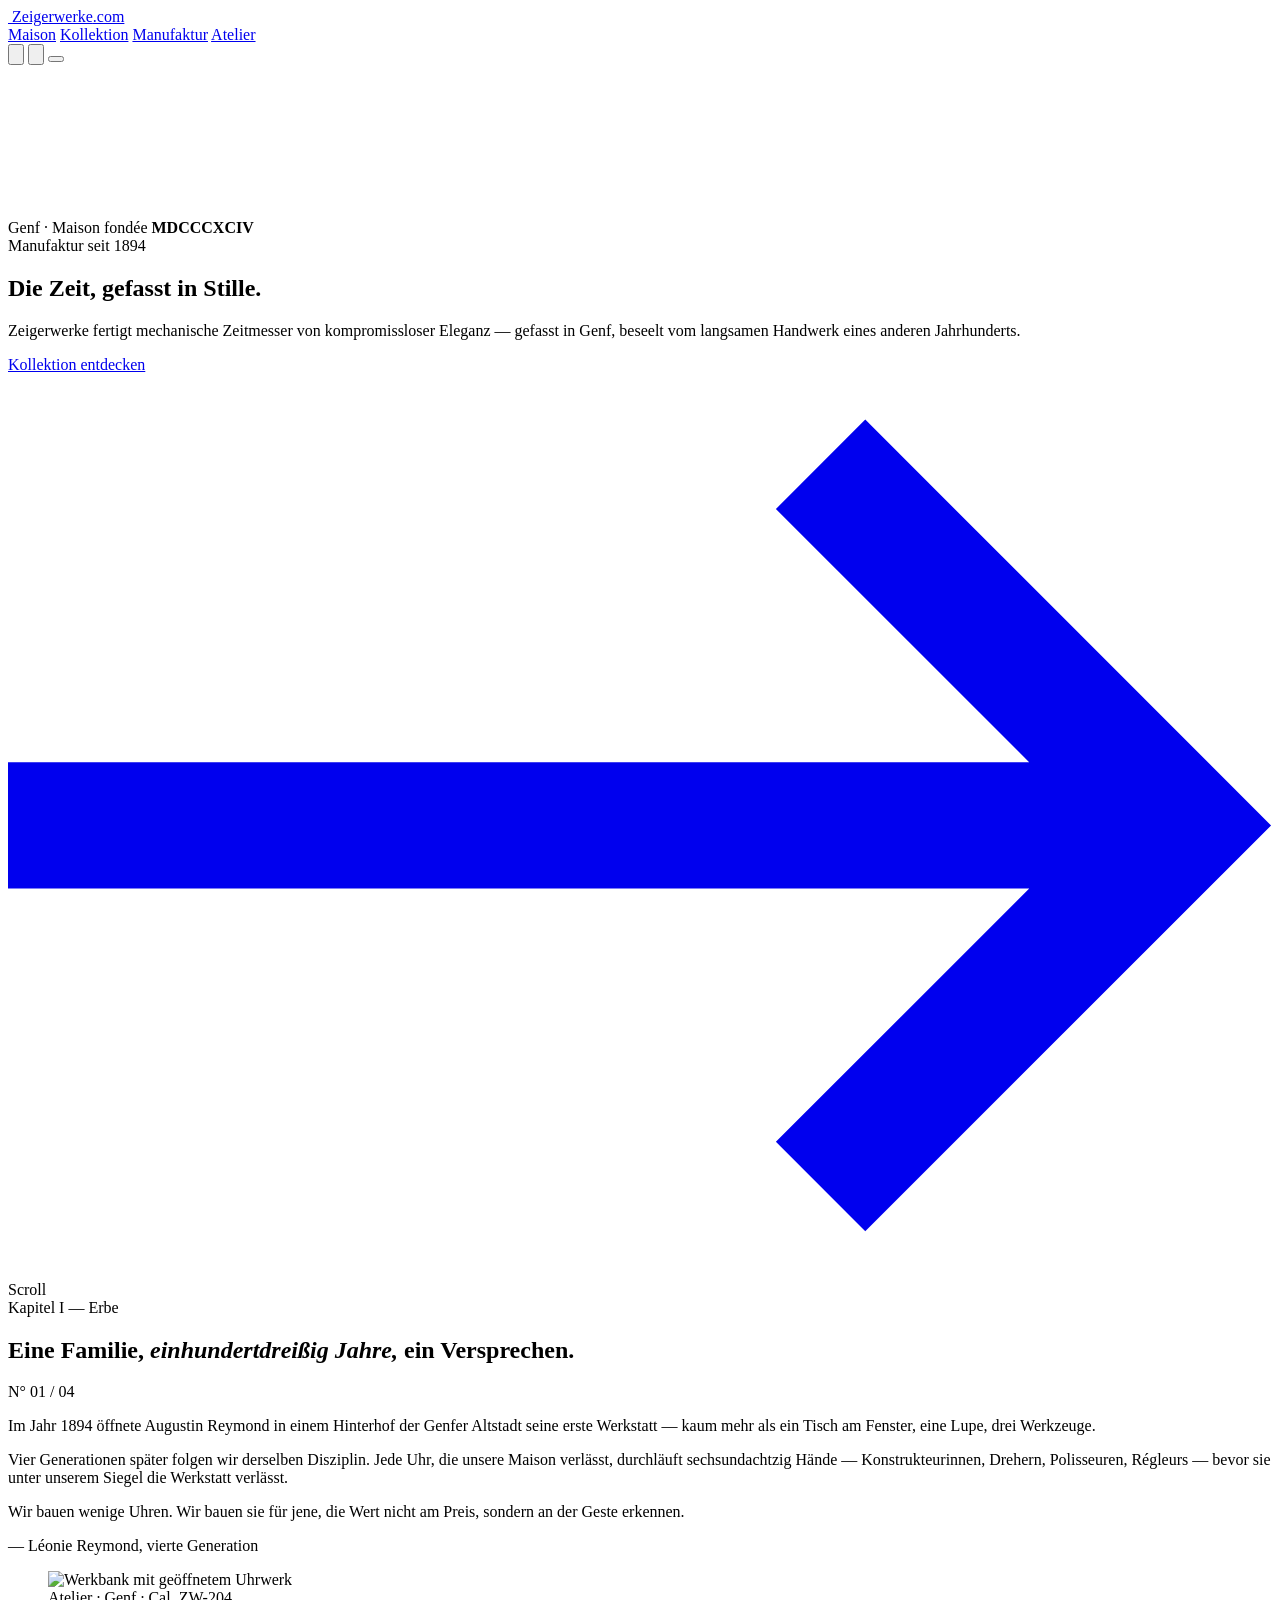
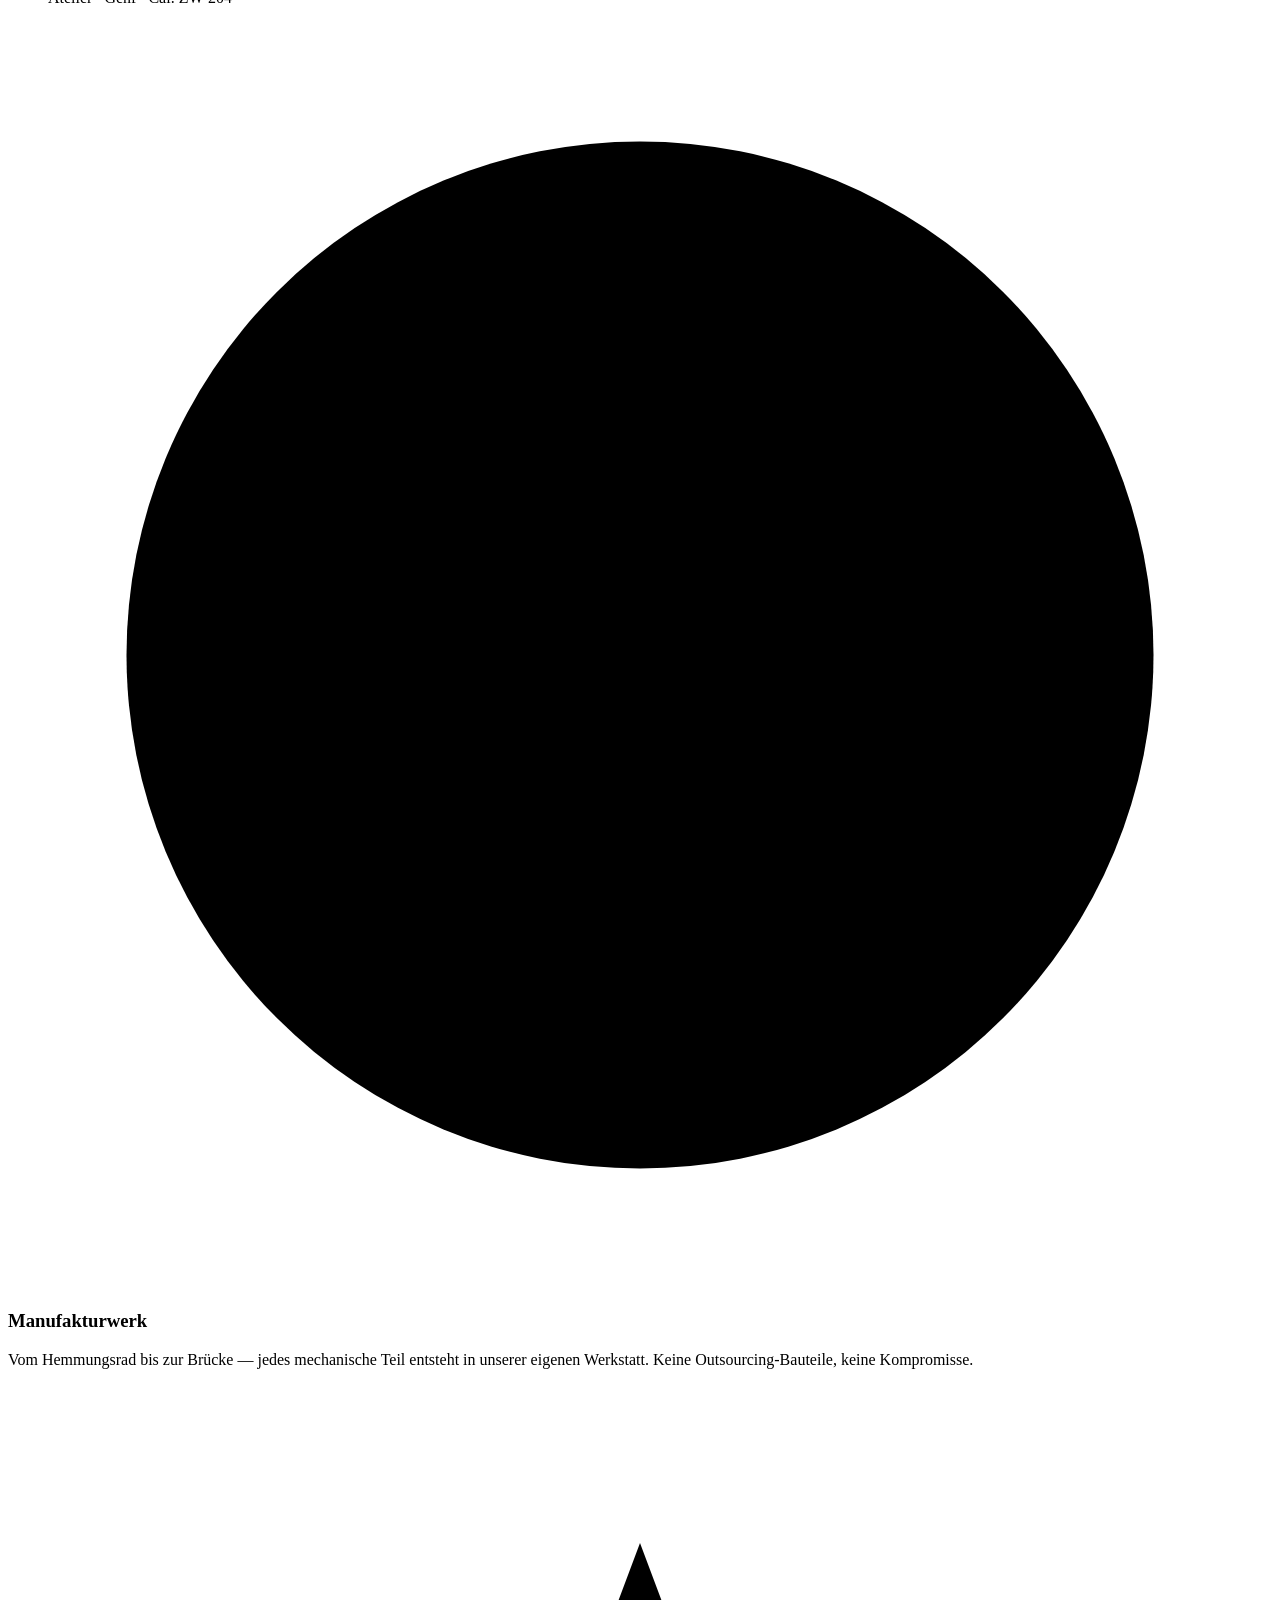
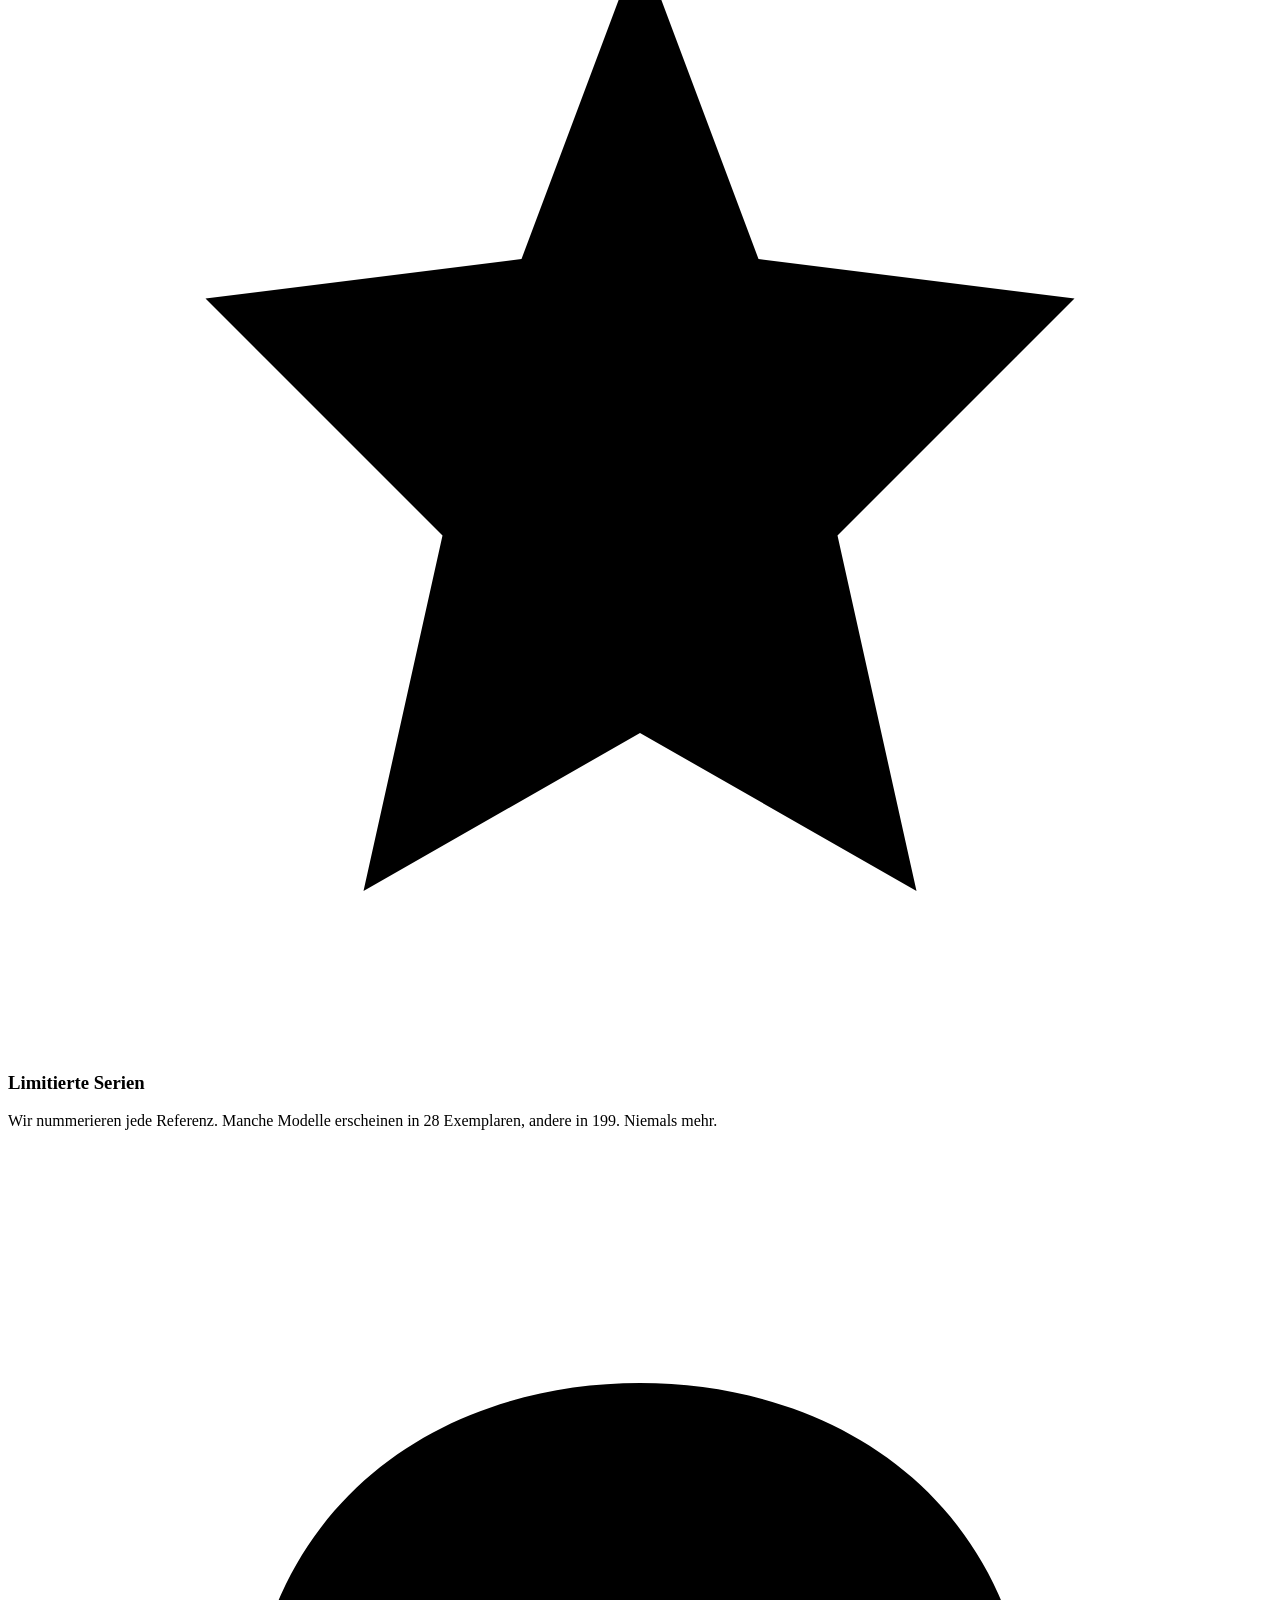
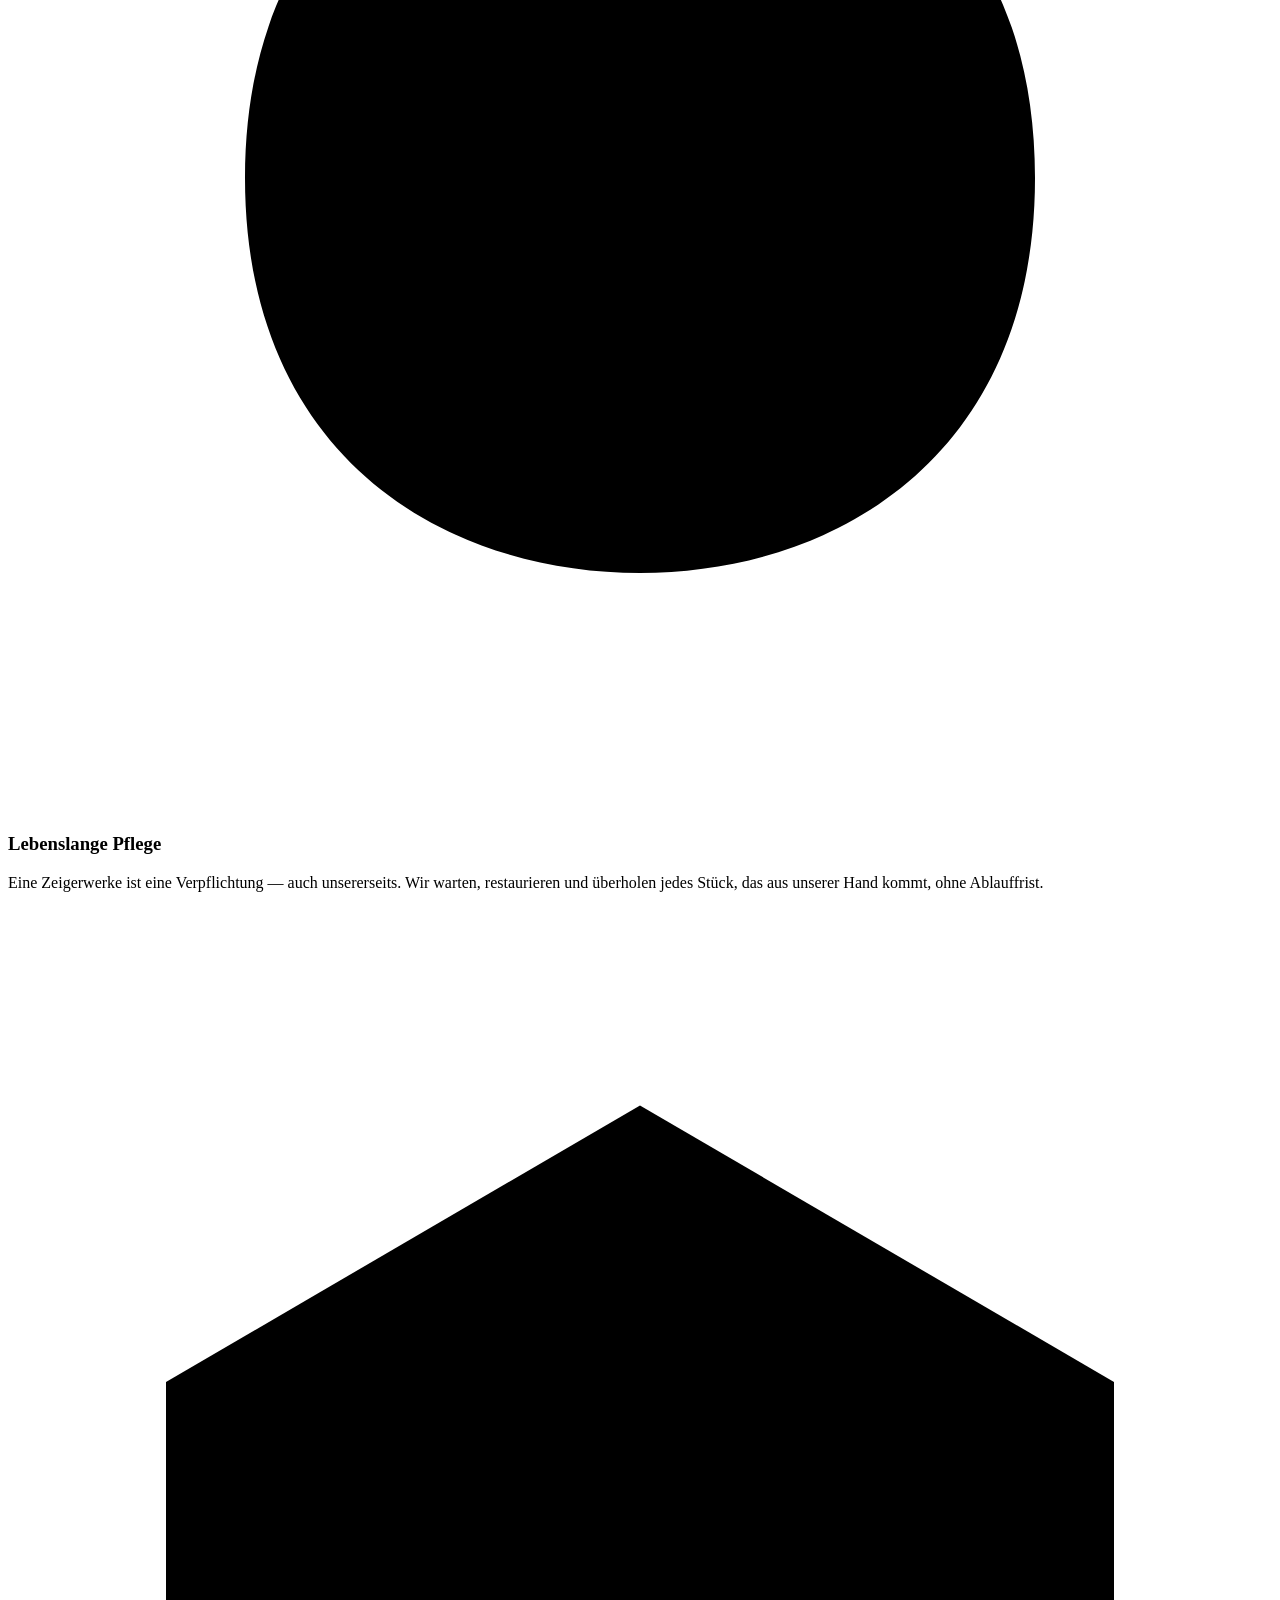
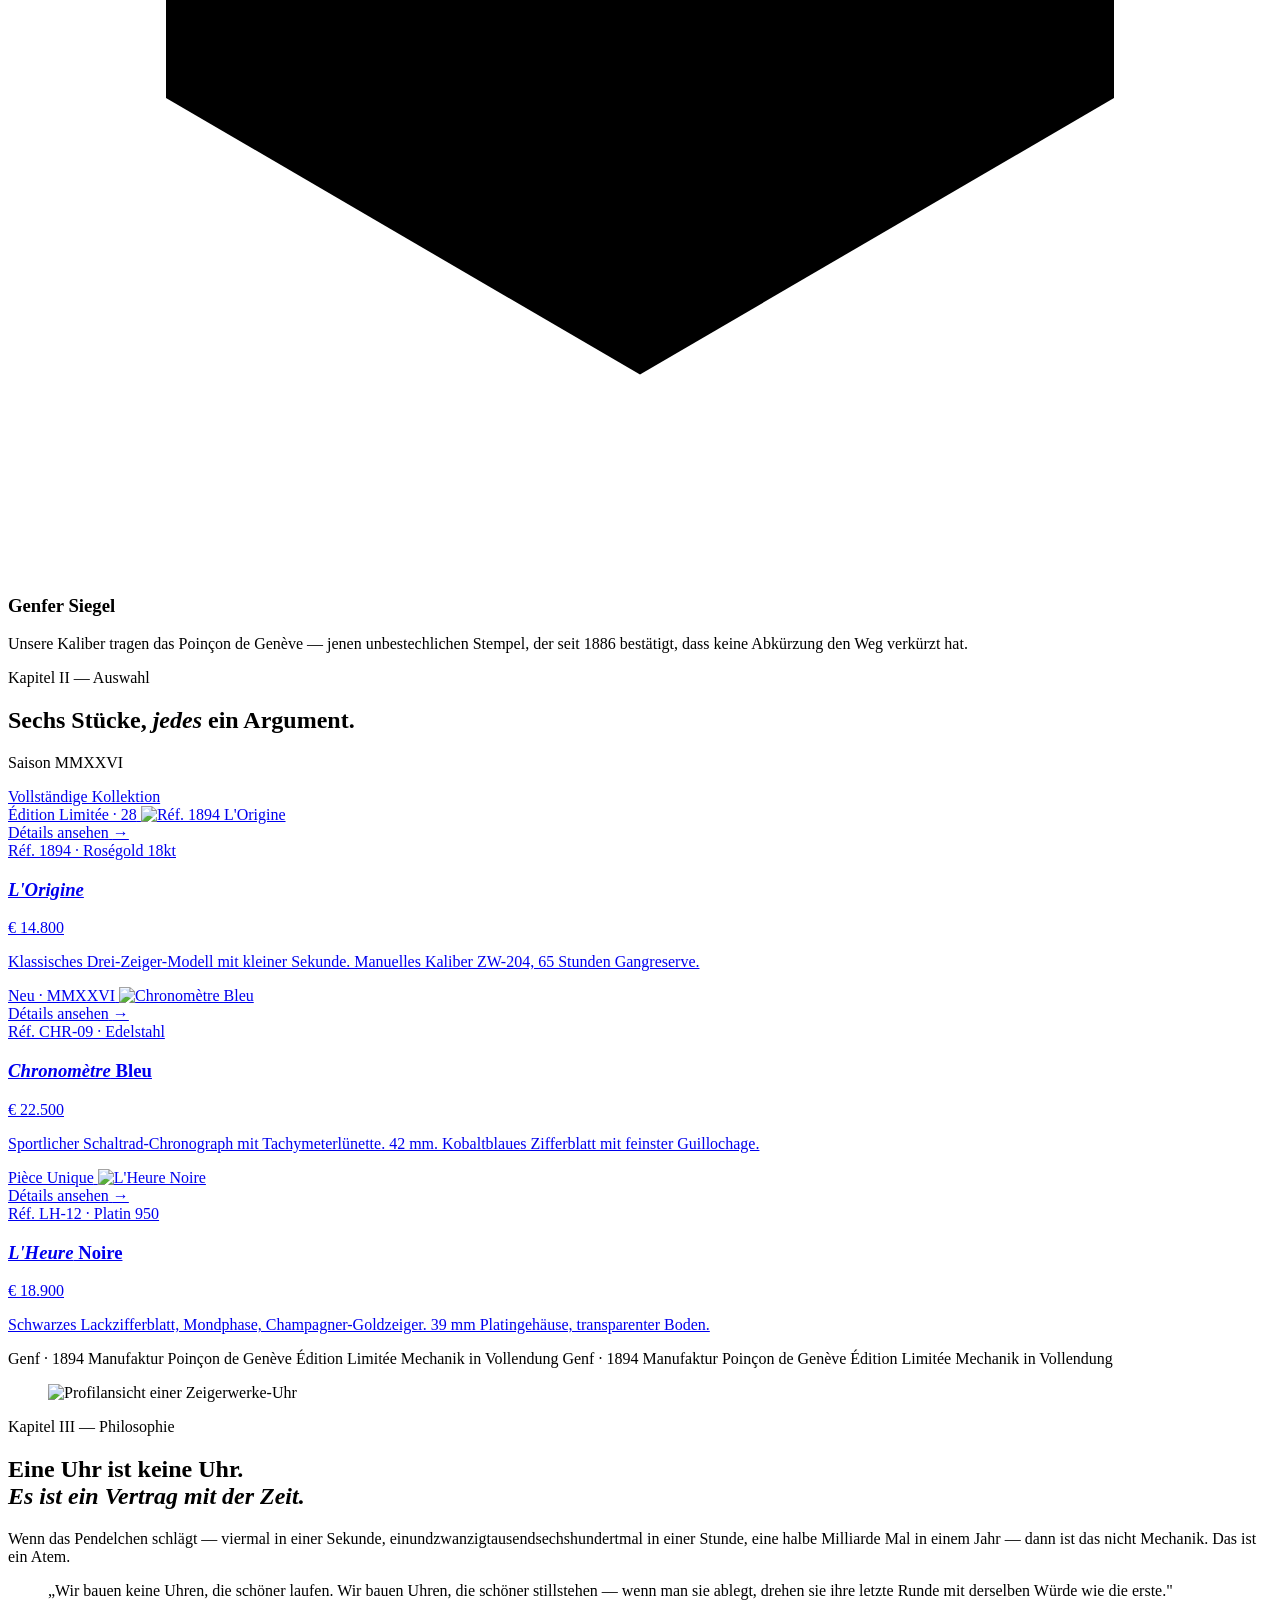
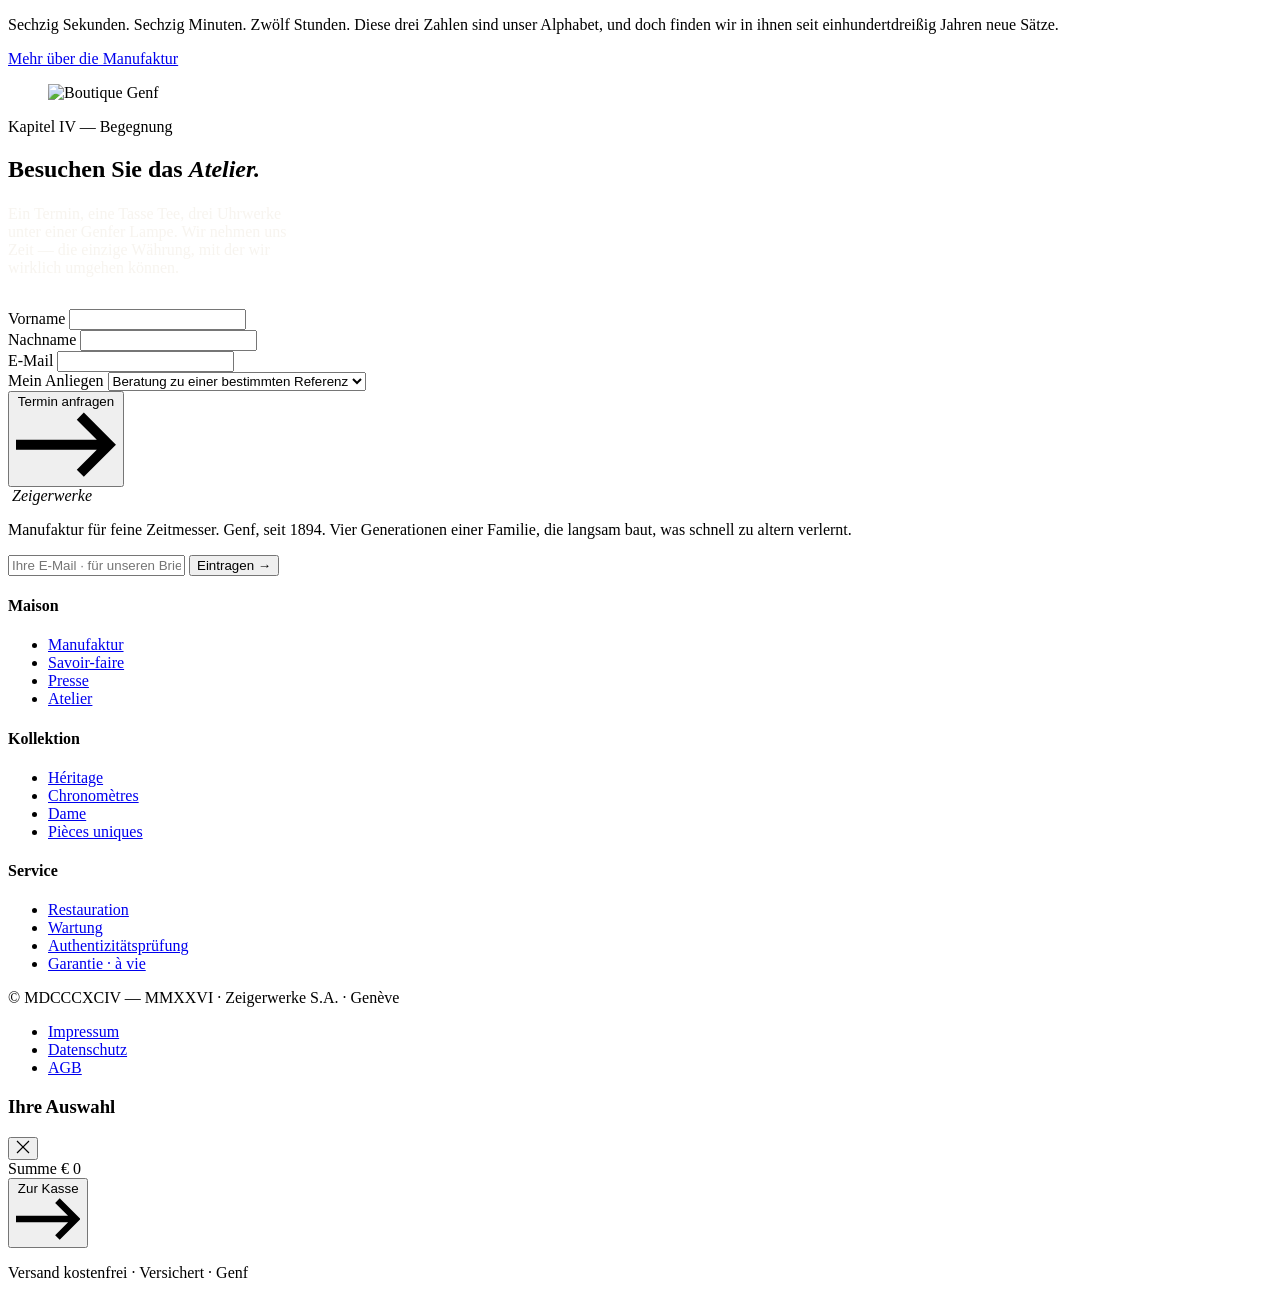
==== index.html @ ef8d2ec7 "Add files via upload" ====
<!DOCTYPE html>
<html lang="de">
<head>
<meta charset="UTF-8">
<meta name="viewport" content="width=device-width,initial-scale=1.0">
<title>Zeigerwerke — Manufaktur für feine Zeitmesser</title>
<meta name="description" content="Zeigerwerke. Hochwertige Uhren aus eigener Manufaktur. Mechanische Präzision, zeitloses Design, persönliche Beratung in Genf.">
<link rel="icon" type="image/png" href="assets/logo-icon.png">
<link rel="stylesheet" href="css/styles.css">
</head>
<body>

<!-- ===== HEADER ===== -->
<header class="site-header">
  <a href="index.html" class="brand" aria-label="Zeigerwerke">
    <img src="assets/logo-icon.png" alt="">
    <span>Zeigerwerke</span><span class="dot">.com</span>
  </a>

  <nav class="nav" aria-label="Hauptnavigation">
    <a href="index.html" class="is-active">Maison</a>
    <a href="kollektion.html">Kollektion</a>
    <a href="manufaktur.html">Manufaktur</a>
    <a href="kontakt.html">Atelier</a>
  </nav>

  <div class="nav-actions">
    <button class="icon-btn" aria-label="Suchen">
      <svg viewBox="0 0 24 24"><circle cx="11" cy="11" r="7"/><line x1="20" y1="20" x2="16.5" y2="16.5"/></svg>
    </button>
    <button class="icon-btn" data-cart-open aria-label="Auswahl">
      <svg viewBox="0 0 24 24"><path d="M5 8h14l-1.5 11h-11z"/><path d="M9 8a3 3 0 0 1 6 0"/></svg>
    </button>
    <span class="cart-count" data-cart-count style="display:none">0</span>
    <button class="menu-toggle" aria-label="Menü">
      <span></span><span></span><span></span>
    </button>
  </div>
</header>

<!-- ===== HERO ===== -->
<section class="hero" id="top">
  <div class="hero-media">
    <video autoplay muted loop playsinline poster="assets/hero-poster.jpg">
      <source src="assets/hero-video.webm" type="video/webm">
      <source src="assets/hero-video.mp4" type="video/mp4">
    </video>
  </div>

  <div class="hero-stamp">
    <span>Genf · Maison fondée</span>
    <strong>MDCCCXCIV</strong>
  </div>

  <div class="hero-ticker"></div>

  <div class="wrap hero-content">
    <div class="hero-headline">
      <span class="eyebrow reveal">Manufaktur seit 1894</span>
      <h1 class="display split-reveal" data-split>Die Zeit, gefasst in Stille.</h1>
    </div>
    <aside class="hero-meta reveal" style="--delay:600ms">
      <p>Zeigerwerke fertigt mechanische Zeitmesser von kompromissloser Eleganz — gefasst in Genf, beseelt vom langsamen Handwerk eines anderen Jahrhunderts.</p>
      <a class="btn" href="kollektion.html">
        Kollektion entdecken
        <svg class="arrow" viewBox="0 0 14 10" fill="none" stroke="currentColor" stroke-width="1.4"><path d="M0 5h13M9 1l4 4-4 4"/></svg>
      </a>
    </aside>
  </div>

  <div class="scroll-cue">
    <span>Scroll</span>
    <span class="line"></span>
  </div>
</section>

<!-- ===== HERITAGE ===== -->
<section class="section heritage" id="heritage">
  <div class="wrap">
    <div class="section-head">
      <div class="reveal">
        <span class="eyebrow">Kapitel I — Erbe</span>
        <h2 class="section-title">Eine Familie, <em>einhundertdreißig Jahre,</em> ein Versprechen.</h2>
      </div>
      <div class="section-meta reveal" style="--delay:200ms">
        <p class="meta">N° 01 / 04</p>
      </div>
    </div>

    <div class="heritage-grid">
      <div class="heritage-text reveal">
        <p class="lede">Im Jahr 1894 öffnete Augustin Reymond in einem Hinterhof der Genfer Altstadt seine erste Werkstatt — kaum mehr als ein Tisch am Fenster, eine Lupe, drei Werkzeuge.</p>
        <p>Vier Generationen später folgen wir derselben Disziplin. Jede Uhr, die unsere Maison verlässt, durchläuft sechsundachtzig Hände — Konstrukteurinnen, Drehern, Polisseuren, Régleurs — bevor sie unter unserem Siegel die Werkstatt verlässt.</p>
        <p>Wir bauen wenige Uhren. Wir bauen sie für jene, die Wert nicht am Preis, sondern an der Geste erkennen.</p>
        <div class="signature">— Léonie Reymond, vierte Generation</div>
      </div>

      <figure class="heritage-figure reveal" style="--delay:200ms">
        <img src="assets/heritage-scene.svg" alt="Werkbank mit geöffnetem Uhrwerk">
        <figcaption>Atelier · Genf · Cal. ZW-204</figcaption>
      </figure>
    </div>
  </div>
</section>

<!-- ===== PILLARS ===== -->
<section class="pillars">
  <div class="wrap">
    <div class="pillars-grid">
      <article class="pillar reveal">
        <svg viewBox="0 0 32 32"><circle cx="16" cy="16" r="13"/><path d="M16 8v8l5 3"/></svg>
        <h3>Manufakturwerk</h3>
        <p>Vom Hemmungsrad bis zur Brücke — jedes mechanische Teil entsteht in unserer eigenen Werkstatt. Keine Outsourcing-Bauteile, keine Kompromisse.</p>
      </article>
      <article class="pillar reveal" style="--delay:120ms">
        <svg viewBox="0 0 32 32"><path d="M16 4l3 8 8 1-6 6 2 9-7-4-7 4 2-9-6-6 8-1z"/></svg>
        <h3>Limitierte Serien</h3>
        <p>Wir nummerieren jede Referenz. Manche Modelle erscheinen in 28 Exemplaren, andere in 199. Niemals mehr.</p>
      </article>
      <article class="pillar reveal" style="--delay:240ms">
        <svg viewBox="0 0 32 32"><path d="M6 16h20M6 16c0-7 5-10 10-10s10 3 10 10M6 16c0 7 5 10 10 10s10-3 10-10"/></svg>
        <h3>Lebenslange Pflege</h3>
        <p>Eine Zeigerwerke ist eine Verpflichtung — auch unsererseits. Wir warten, restaurieren und überholen jedes Stück, das aus unserer Hand kommt, ohne Ablauffrist.</p>
      </article>
      <article class="pillar reveal" style="--delay:360ms">
        <svg viewBox="0 0 32 32"><path d="M4 12l12-7 12 7v8L16 27 4 20z"/><path d="M16 5v22M4 12l24 8M28 12L4 20"/></svg>
        <h3>Genfer Siegel</h3>
        <p>Unsere Kaliber tragen das Poinçon de Genève — jenen unbestechlichen Stempel, der seit 1886 bestätigt, dass keine Abkürzung den Weg verkürzt hat.</p>
      </article>
    </div>
  </div>
</section>

<!-- ===== FEATURED COLLECTION ===== -->
<section class="section collection" id="kollektion">
  <div class="wrap">
    <div class="section-head">
      <div class="reveal">
        <span class="eyebrow">Kapitel II — Auswahl</span>
        <h2 class="section-title">Sechs Stücke, <em>jedes</em> ein Argument.</h2>
      </div>
      <div class="section-meta reveal" style="--delay:200ms">
        <p class="meta">Saison MMXXVI</p>
        <a href="kollektion.html" class="link-line" style="margin-top:1rem">Vollständige Kollektion</a>
      </div>
    </div>

    <div class="products-grid products-grid--three">

      <a href="uhr.html" class="product-card reveal" data-product
         data-ref="ZW-1894"
         data-name="Réf. 1894 — L'Origine"
         data-price="14800"
         data-image="assets/watch-1.svg">
        <div class="media">
          <span class="corner-tag gold">Édition Limitée · 28</span>
          <img src="assets/watch-1.svg" alt="Réf. 1894 L'Origine">
          <div class="quick-view">
            <span>Détails ansehen</span>
            <span>→</span>
          </div>
        </div>
        <div class="ref">Réf. 1894 · Roségold 18kt</div>
        <h3 class="name"><em>L'Origine</em></h3>
        <p class="price">€ 14.800</p>
        <p class="desc">Klassisches Drei-Zeiger-Modell mit kleiner Sekunde. Manuelles Kaliber ZW-204, 65 Stunden Gangreserve.</p>
      </a>

      <a href="uhr.html" class="product-card reveal" style="--delay:120ms" data-product
         data-ref="ZW-CHR-09"
         data-name="Chronomètre Bleu"
         data-price="22500"
         data-image="assets/watch-2.svg">
        <div class="media">
          <span class="corner-tag">Neu · MMXXVI</span>
          <img src="assets/watch-2.svg" alt="Chronomètre Bleu">
          <div class="quick-view">
            <span>Détails ansehen</span>
            <span>→</span>
          </div>
        </div>
        <div class="ref">Réf. CHR-09 · Edelstahl</div>
        <h3 class="name"><em>Chronomètre</em> Bleu</h3>
        <p class="price">€ 22.500</p>
        <p class="desc">Sportlicher Schaltrad-Chronograph mit Tachymeterlünette. 42 mm. Kobaltblaues Zifferblatt mit feinster Guillochage.</p>
      </a>

      <a href="uhr.html" class="product-card reveal" style="--delay:240ms" data-product
         data-ref="ZW-LH-12"
         data-name="L'Heure Noire"
         data-price="18900"
         data-image="assets/watch-3.svg">
        <div class="media">
          <span class="corner-tag gold">Pièce Unique</span>
          <img src="assets/watch-3.svg" alt="L'Heure Noire">
          <div class="quick-view">
            <span>Détails ansehen</span>
            <span>→</span>
          </div>
        </div>
        <div class="ref">Réf. LH-12 · Platin 950</div>
        <h3 class="name"><em>L'Heure</em> Noire</h3>
        <p class="price">€ 18.900</p>
        <p class="desc">Schwarzes Lackzifferblatt, Mondphase, Champagner-Goldzeiger. 39 mm Platingehäuse, transparenter Boden.</p>
      </a>

    </div>
  </div>
</section>

<!-- ===== MARQUEE ===== -->
<div class="marquee">
  <div class="marquee-track">
    <span>Genf · 1894</span>
    <span>Manufaktur</span>
    <span>Poinçon de Genève</span>
    <span>Édition Limitée</span>
    <span>Mechanik in Vollendung</span>
    <span>Genf · 1894</span>
    <span>Manufaktur</span>
    <span>Poinçon de Genève</span>
    <span>Édition Limitée</span>
    <span>Mechanik in Vollendung</span>
  </div>
</div>

<!-- ===== EDITORIAL FEATURE ===== -->
<section class="section editorial">
  <div class="wrap">
    <div class="editorial-layout">
      <figure class="editorial-figure reveal">
        <img src="assets/editorial-scene.svg" alt="Profilansicht einer Zeigerwerke-Uhr">
      </figure>
      <div class="editorial-text reveal" style="--delay:200ms">
        <span class="eyebrow">Kapitel III — Philosophie</span>
        <h2>Eine Uhr ist keine Uhr.<br><em>Es ist ein Vertrag mit der Zeit.</em></h2>
        <p class="lede">Wenn das Pendelchen schlägt — viermal in einer Sekunde, einundzwanzigtausendsechshundertmal in einer Stunde, eine halbe Milliarde Mal in einem Jahr — dann ist das nicht Mechanik. Das ist ein Atem.</p>
        <blockquote class="pull-quote">
          „Wir bauen keine Uhren, die schöner laufen. Wir bauen Uhren, die schöner stillstehen — wenn man sie ablegt, drehen sie ihre letzte Runde mit derselben Würde wie die erste."
        </blockquote>
        <p>Sechzig Sekunden. Sechzig Minuten. Zwölf Stunden. Diese drei Zahlen sind unser Alphabet, und doch finden wir in ihnen seit einhundertdreißig Jahren neue Sätze.</p>
        <a href="manufaktur.html" class="link-line">Mehr über die Manufaktur</a>
      </div>
    </div>
  </div>
</section>

<!-- ===== ATELIER VISIT ===== -->
<section class="section atelier">
  <div class="wrap">
    <div class="atelier-grid">
      <figure class="atelier-figure reveal">
        <img src="assets/atelier-scene.svg" alt="Boutique Genf">
      </figure>
      <div class="atelier-form-wrap reveal" style="--delay:200ms">
        <span class="eyebrow">Kapitel IV — Begegnung</span>
        <h2 class="section-title" style="margin-bottom:1.4rem">Besuchen Sie das <em>Atelier.</em></h2>
        <p style="max-width:36ch;margin-bottom:2rem;color:rgba(245,241,234,0.78)">
          Ein Termin, eine Tasse Tee, drei Uhrwerke unter einer Genfer Lampe. Wir nehmen uns Zeit — die einzige Währung, mit der wir wirklich umgehen können.
        </p>

        <form class="atelier-form" data-fake-submit>
          <div class="field-row">
            <div class="field">
              <label for="vname">Vorname</label>
              <input id="vname" name="vname" type="text" required>
            </div>
            <div class="field">
              <label for="nname">Nachname</label>
              <input id="nname" name="nname" type="text" required>
            </div>
          </div>
          <div class="field">
            <label for="email">E-Mail</label>
            <input id="email" name="email" type="email" required>
          </div>
          <div class="field">
            <label for="topic">Mein Anliegen</label>
            <select id="topic" name="topic">
              <option>Beratung zu einer bestimmten Referenz</option>
              <option>Atelierbesuch in Genf</option>
              <option>Restaurierung einer alten Uhr</option>
              <option>Sonderanfertigung / Pièce unique</option>
            </select>
          </div>
          <button class="btn btn--solid mt-2" type="submit">
            Termin anfragen
            <svg class="arrow" viewBox="0 0 14 10" fill="none" stroke="currentColor" stroke-width="1.4"><path d="M0 5h13M9 1l4 4-4 4"/></svg>
          </button>
        </form>
      </div>
    </div>
  </div>
</section>

<!-- ===== FOOTER ===== -->
<footer class="site-footer">
  <div class="wrap">
    <div class="footer-top">
      <div>
        <div class="footer-brand">
          <img src="assets/logo-icon.png" class="signet" alt="">
          <em>Zeigerwerke</em>
        </div>
        <p class="footer-tag">Manufaktur für feine Zeitmesser. Genf, seit 1894. Vier Generationen einer Familie, die langsam baut, was schnell zu altern verlernt.</p>

        <form class="newsletter-form">
          <input type="email" placeholder="Ihre E-Mail · für unseren Brief" required>
          <button type="submit">Eintragen →</button>
        </form>
      </div>

      <div class="footer-col">
        <h4>Maison</h4>
        <ul>
          <li><a href="manufaktur.html">Manufaktur</a></li>
          <li><a href="manufaktur.html#savoir">Savoir-faire</a></li>
          <li><a href="manufaktur.html#presse">Presse</a></li>
          <li><a href="kontakt.html">Atelier</a></li>
        </ul>
      </div>

      <div class="footer-col">
        <h4>Kollektion</h4>
        <ul>
          <li><a href="kollektion.html?f=heritage">Héritage</a></li>
          <li><a href="kollektion.html?f=chrono">Chronomètres</a></li>
          <li><a href="kollektion.html?f=dame">Dame</a></li>
          <li><a href="kollektion.html?f=unique">Pièces uniques</a></li>
        </ul>
      </div>

      <div class="footer-col">
        <h4>Service</h4>
        <ul>
          <li><a href="#">Restauration</a></li>
          <li><a href="#">Wartung</a></li>
          <li><a href="#">Authentizitätsprüfung</a></li>
          <li><a href="#">Garantie · à vie</a></li>
        </ul>
      </div>
    </div>

    <div class="footer-base">
      <span>© MDCCCXCIV — MMXXVI · Zeigerwerke S.A. · Genève</span>
      <ul>
        <li><a href="#">Impressum</a></li>
        <li><a href="#">Datenschutz</a></li>
        <li><a href="#">AGB</a></li>
      </ul>
    </div>
  </div>
</footer>

<!-- ===== CART DRAWER ===== -->
<div class="cart-overlay" data-cart-close></div>
<aside class="cart-drawer" aria-hidden="true">
  <div class="cart-head">
    <h3>Ihre Auswahl</h3>
    <button class="cart-close" data-cart-close aria-label="Schließen">
      <svg width="14" height="14" viewBox="0 0 14 14" stroke="currentColor" stroke-width="1.2" fill="none"><path d="M1 1l12 12M13 1L1 13"/></svg>
    </button>
  </div>
  <div class="cart-body"></div>
  <div class="cart-foot">
    <div class="cart-total">
      <span class="label">Summe</span>
      <span class="amt" data-cart-total>€ 0</span>
    </div>
    <button class="btn btn--solid">
      Zur Kasse
      <svg class="arrow" viewBox="0 0 14 10" fill="none" stroke="currentColor" stroke-width="1.4"><path d="M0 5h13M9 1l4 4-4 4"/></svg>
    </button>
    <p class="cart-note">Versand kostenfrei · Versichert · Genf</p>
  </div>
</aside>

<script src="js/main.js"></script>
</body>
</html>
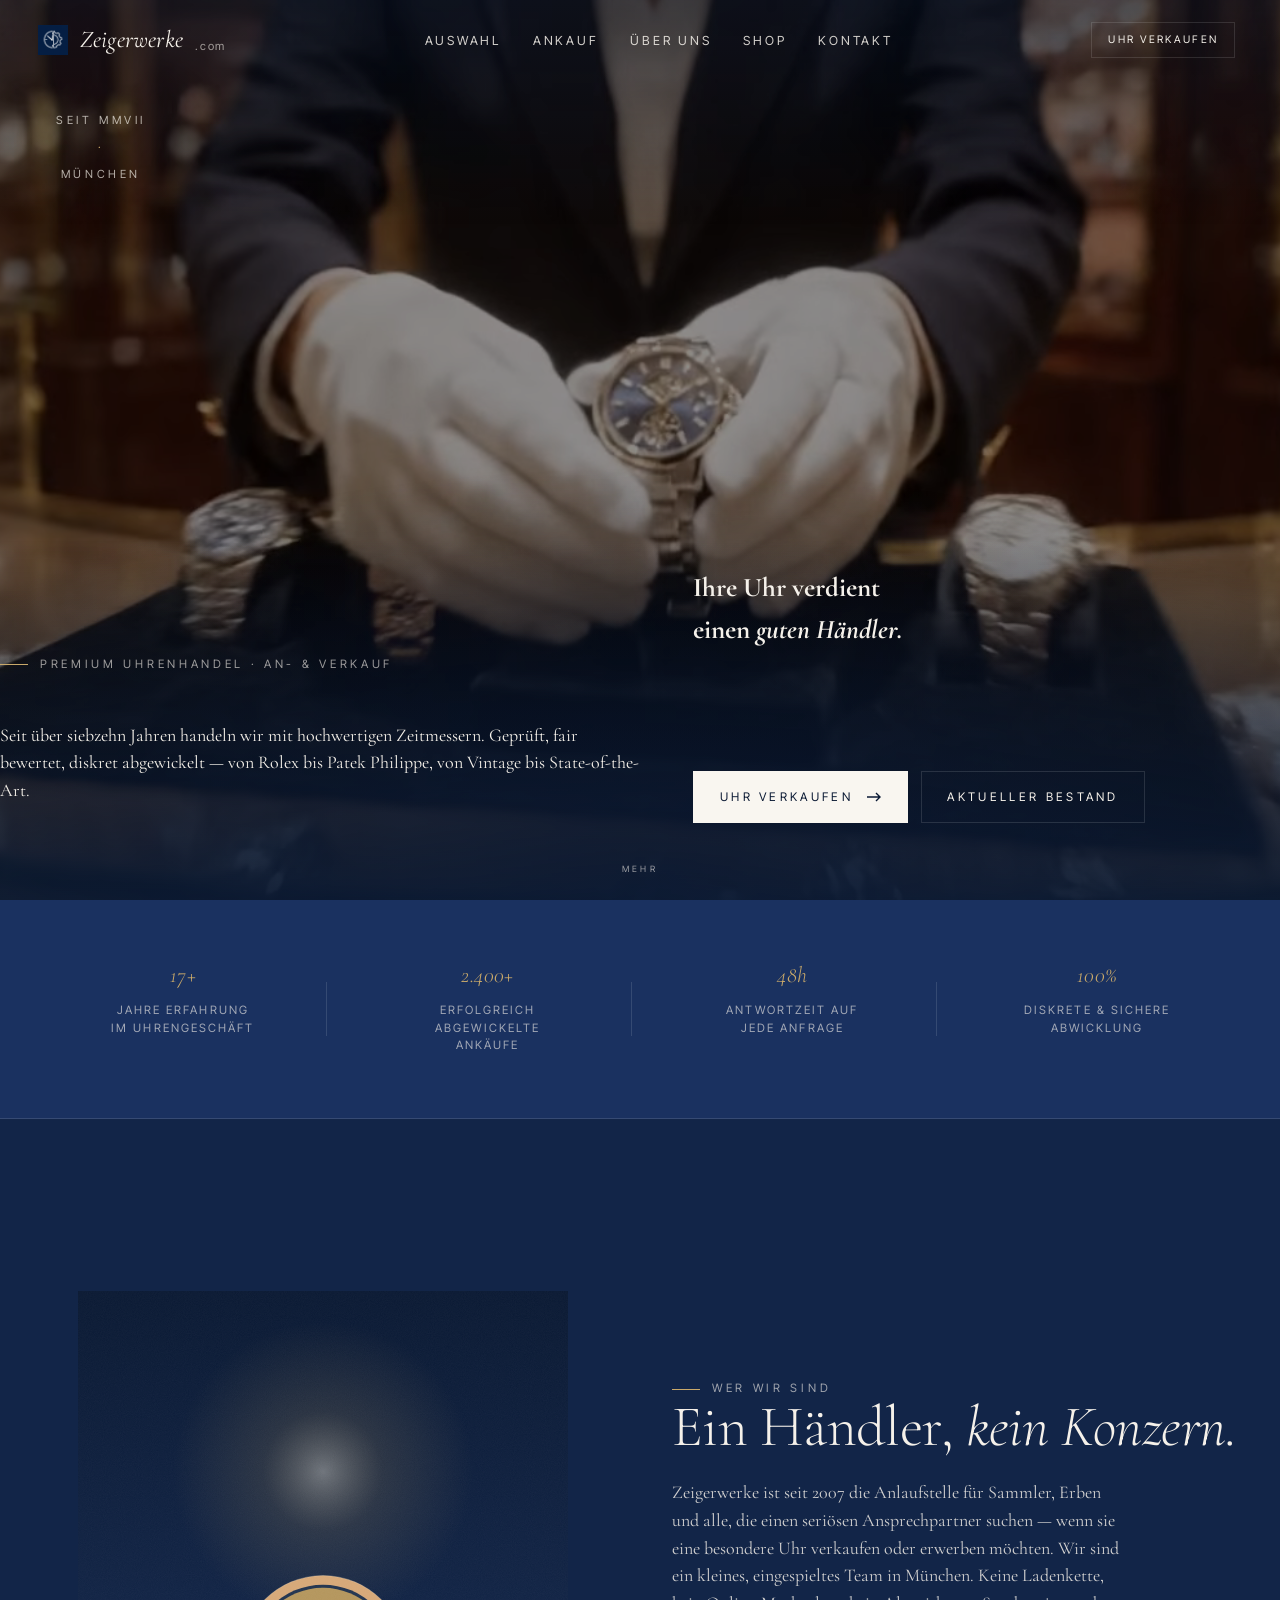
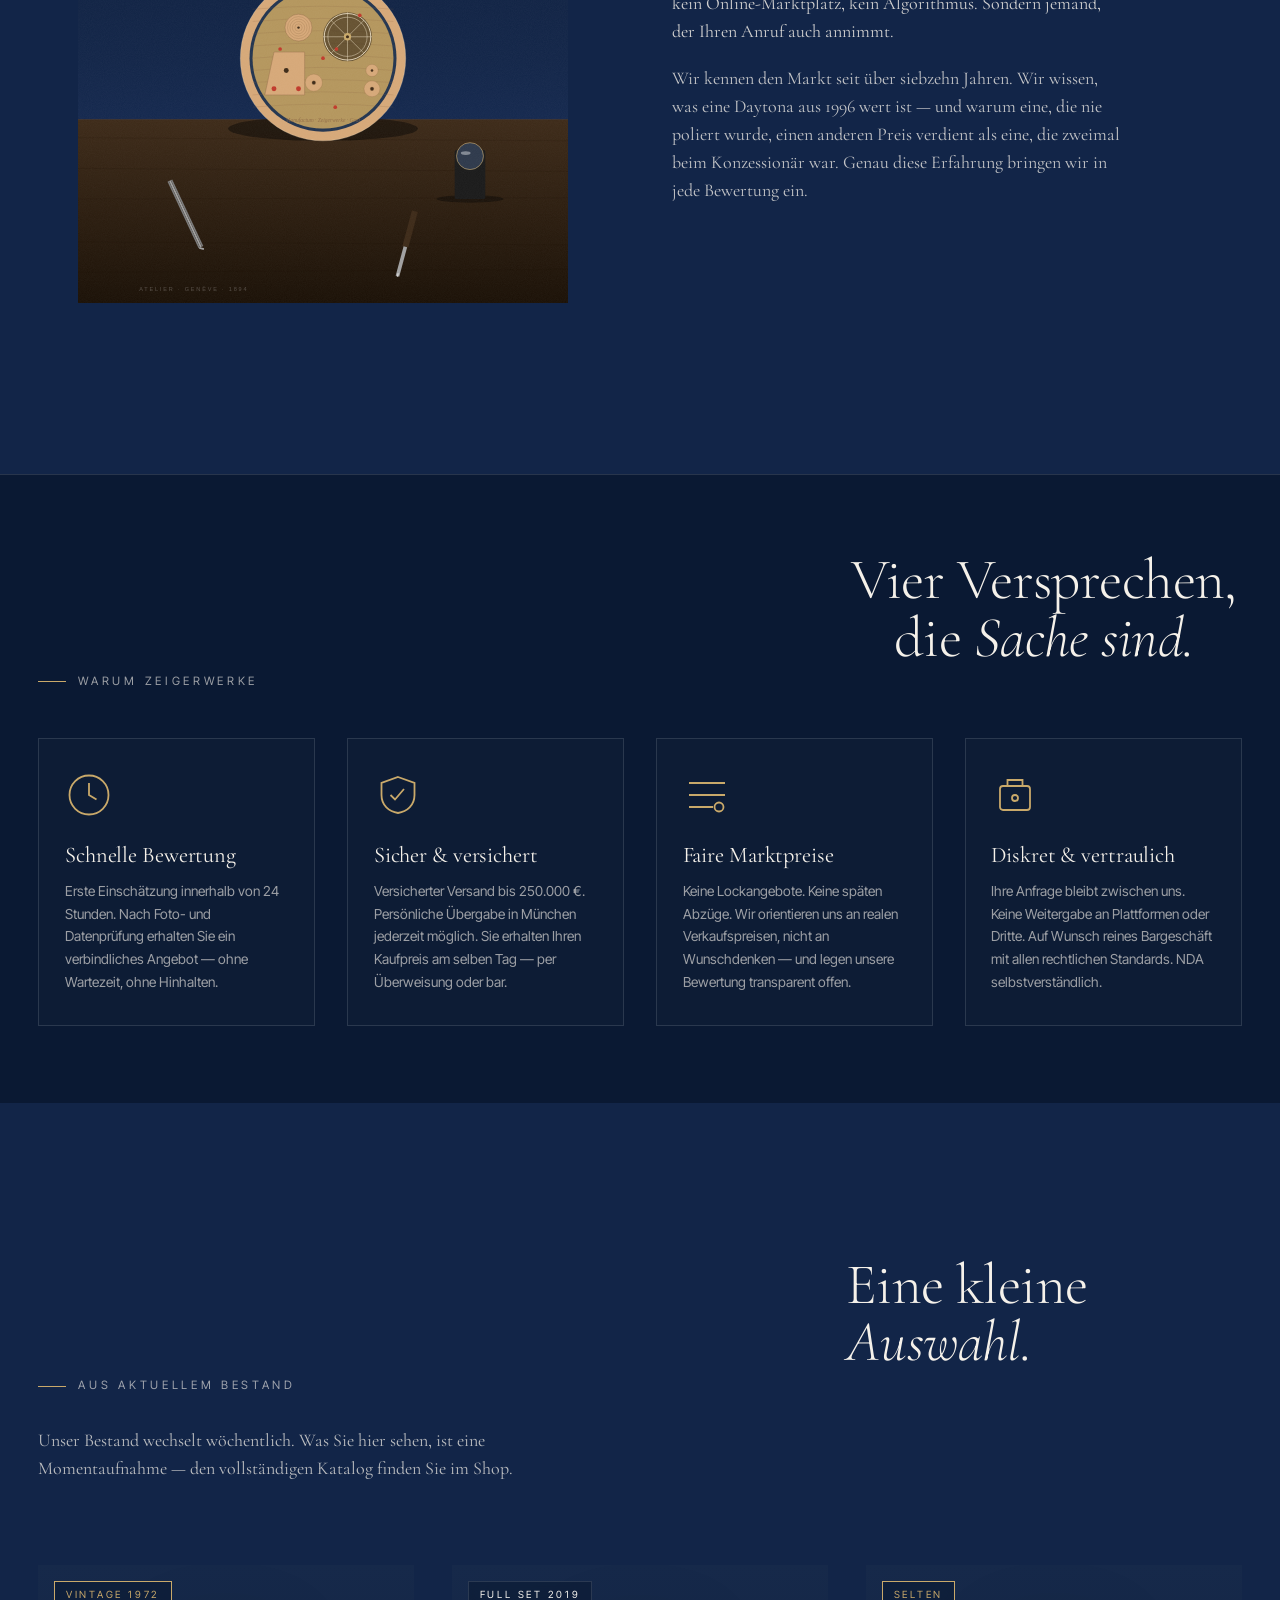
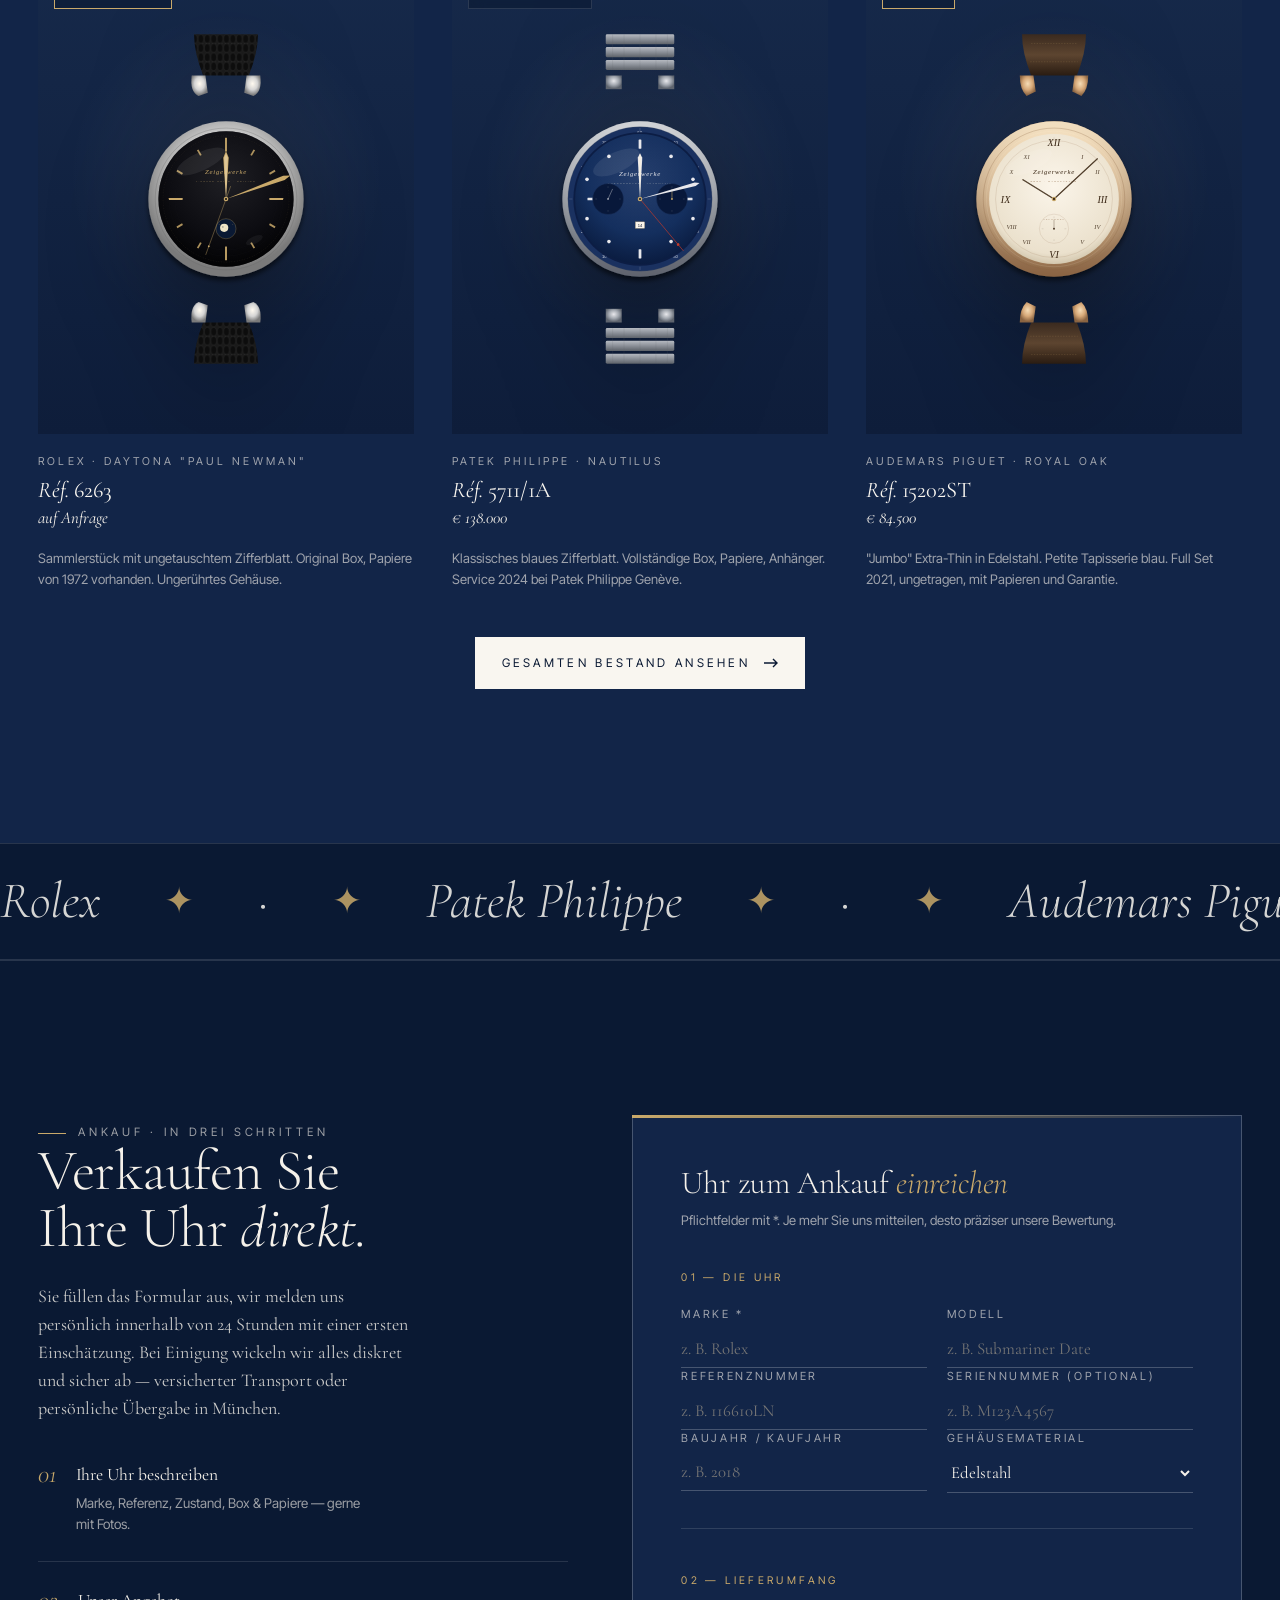
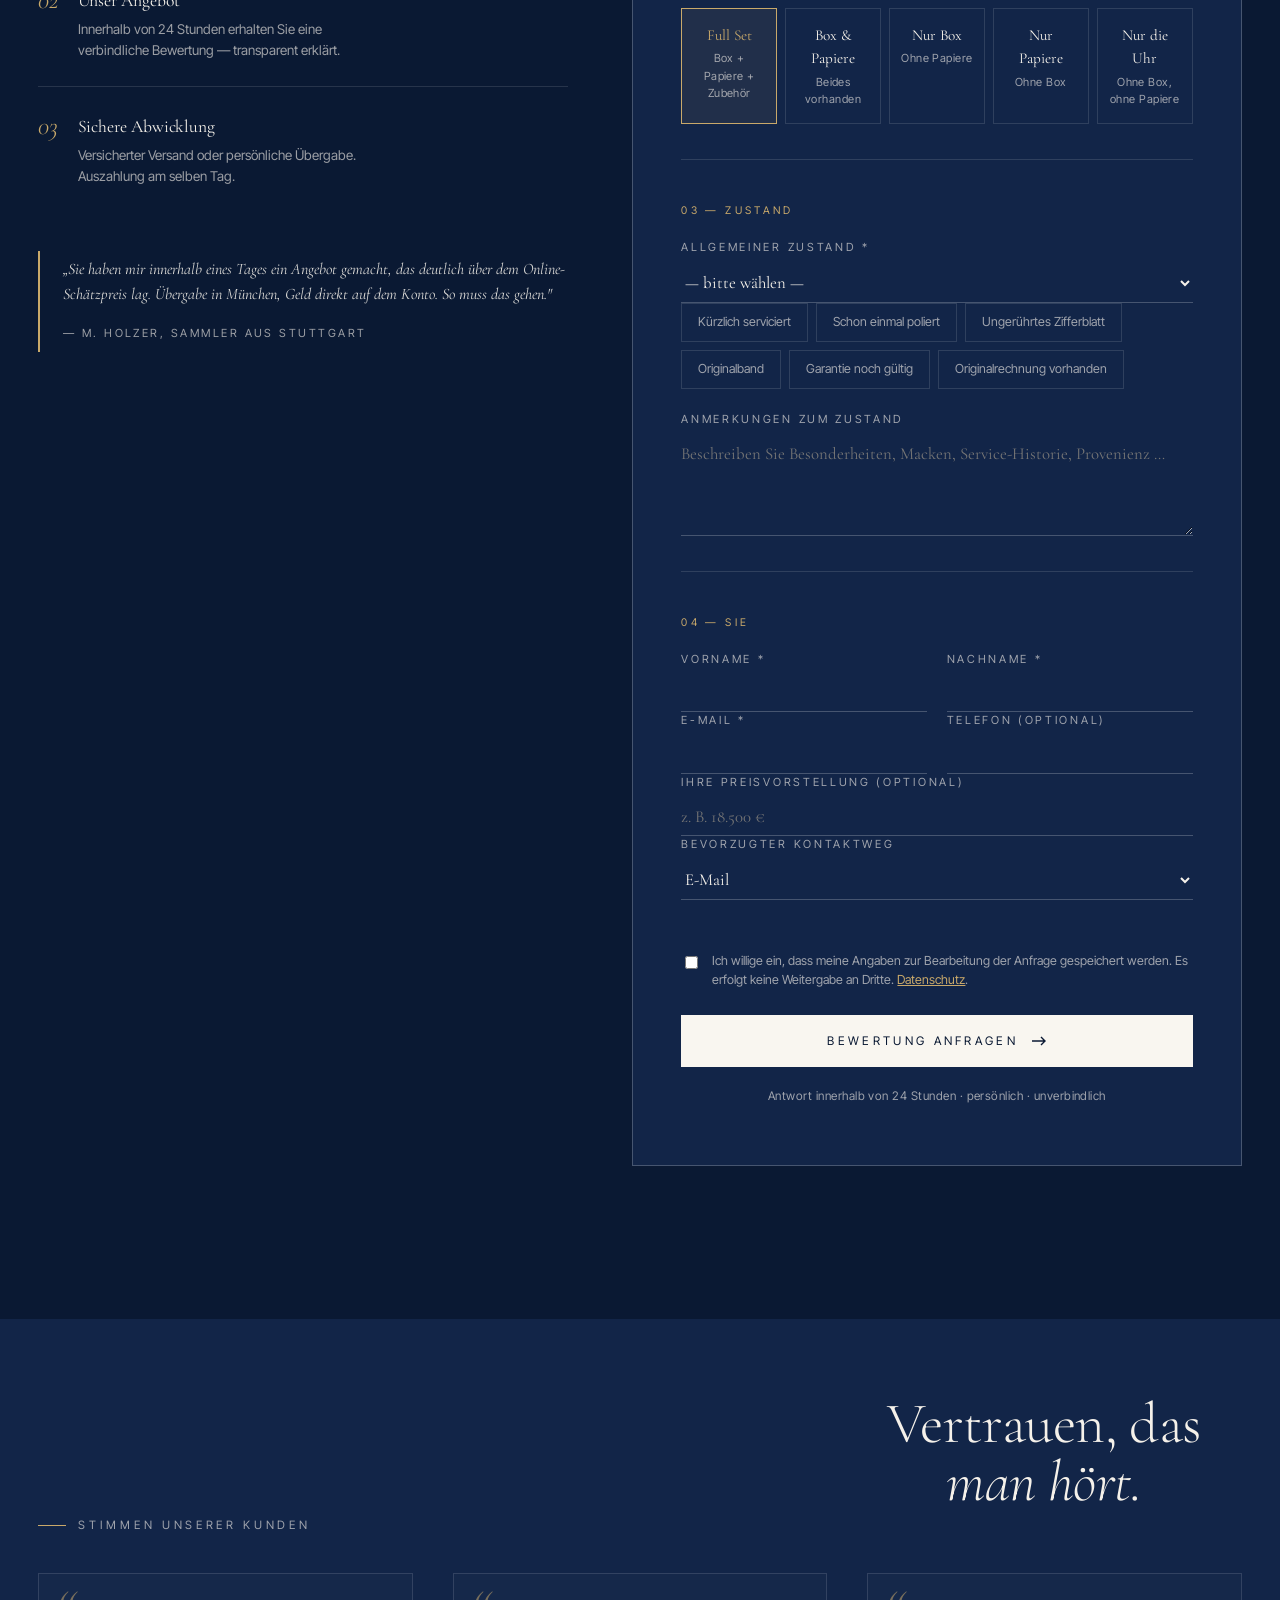
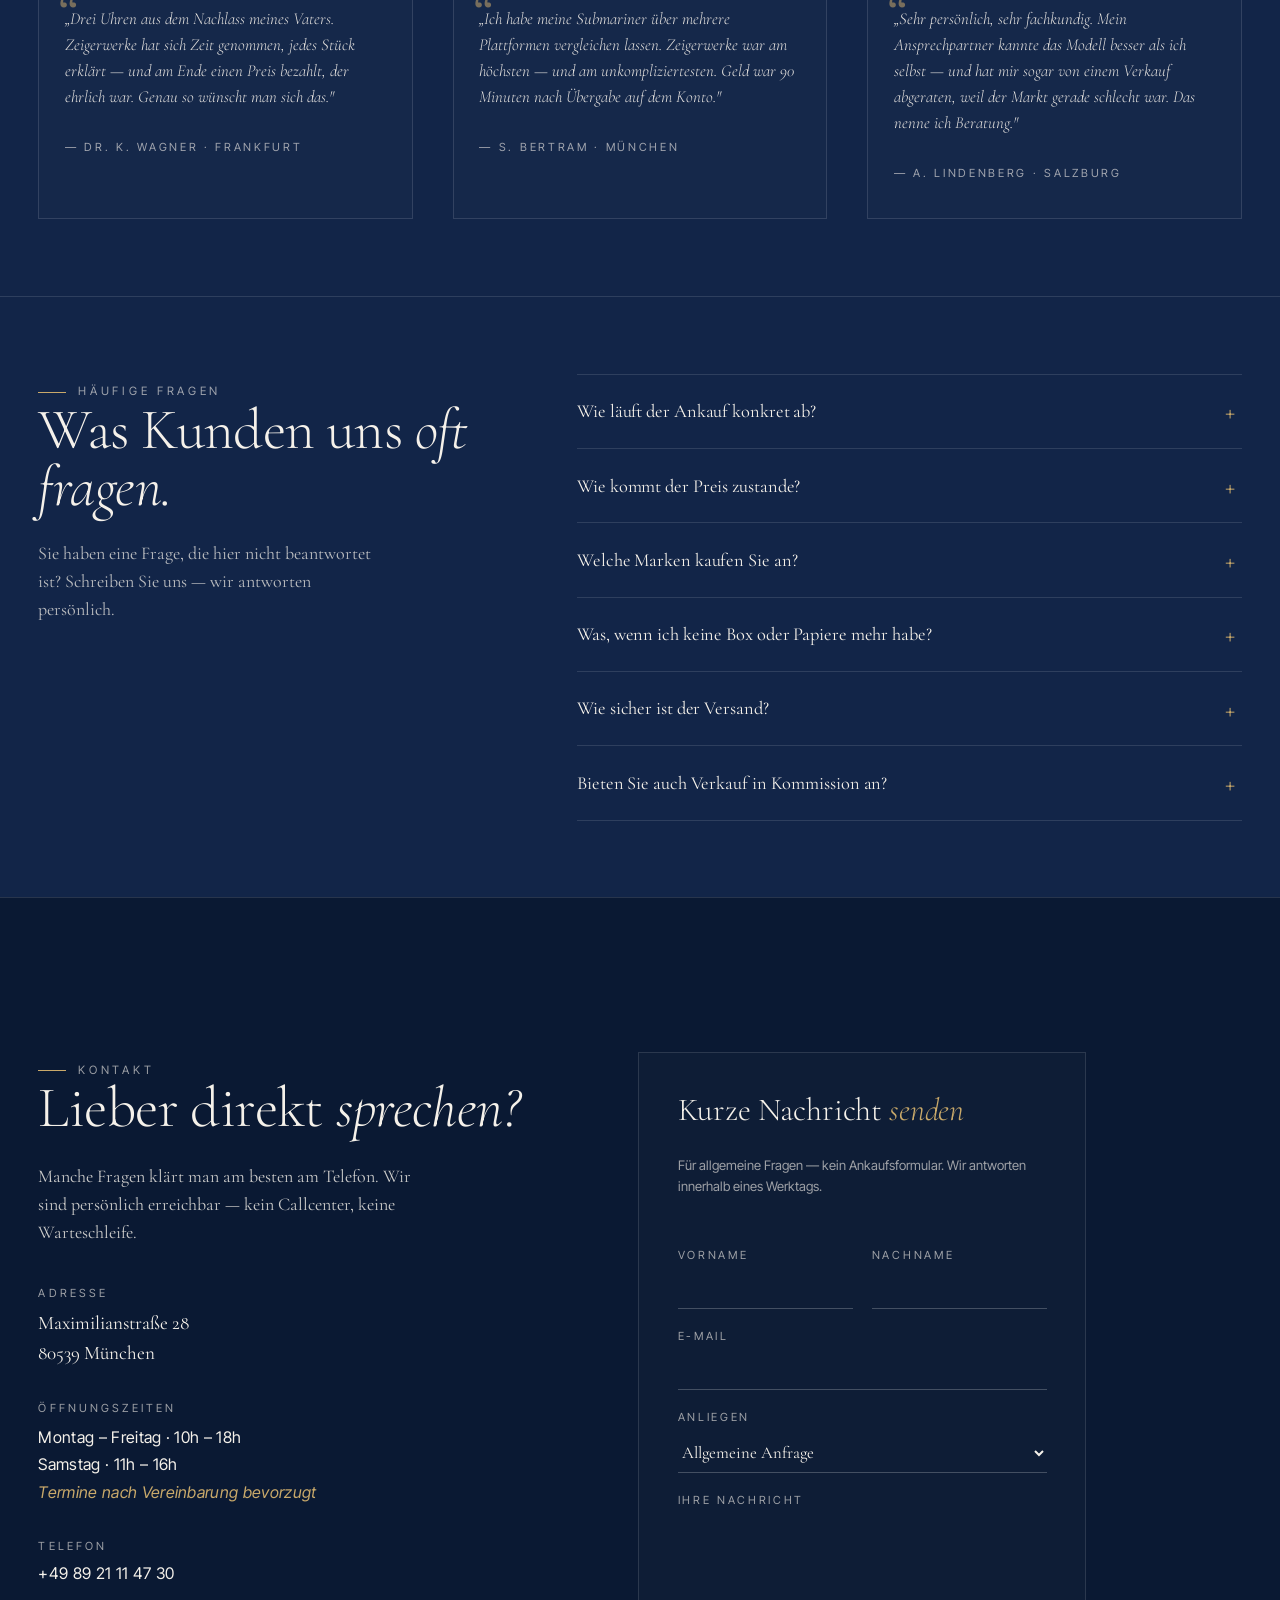
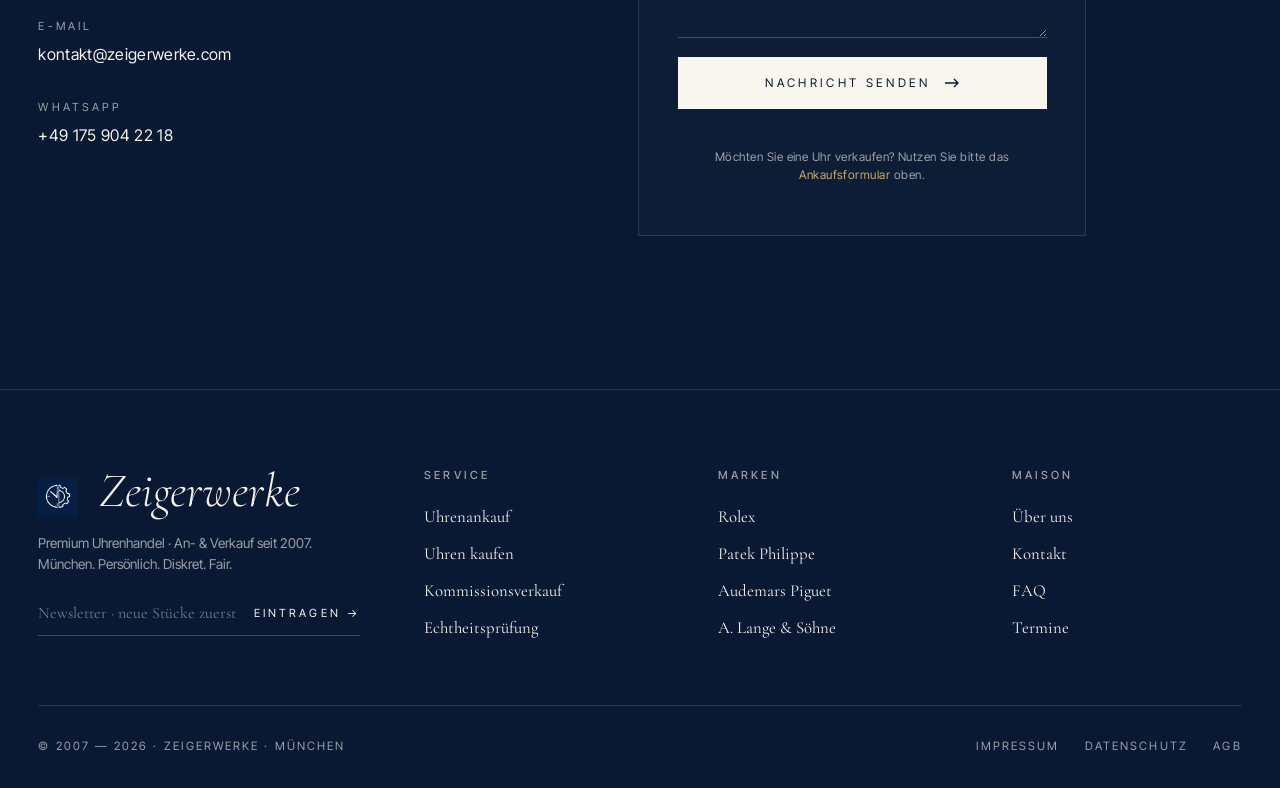
==== commit 25f8f7da: "Add files via upload" ====
--- a/index.html
+++ b/index.html
@@ -3,8 +3,8 @@
 <head>
 <meta charset="UTF-8">
 <meta name="viewport" content="width=device-width,initial-scale=1.0">
-<title>Zeigerwerke — Manufaktur für feine Zeitmesser</title>
-<meta name="description" content="Zeigerwerke. Hochwertige Uhren aus eigener Manufaktur. Mechanische Präzision, zeitloses Design, persönliche Beratung in Genf.">
+<title>Zeigerwerke — Premium Uhrenhandel · An- &amp; Verkauf</title>
+<meta name="description" content="Zeigerwerke. Ihr persönlicher Uhrenhändler für Rolex, Patek Philippe, Audemars Piguet & mehr. Geprüfter Ankauf. Faire Bewertung. Diskret und transparent. München.">
 <link rel="icon" type="image/png" href="assets/logo-icon.png">
 <link rel="stylesheet" href="css/styles.css">
 </head>
@@ -18,20 +18,15 @@
   </a>
 
   <nav class="nav" aria-label="Hauptnavigation">
-    <a href="index.html" class="is-active">Maison</a>
-    <a href="kollektion.html">Kollektion</a>
-    <a href="manufaktur.html">Manufaktur</a>
-    <a href="kontakt.html">Atelier</a>
+    <a href="#auswahl">Auswahl</a>
+    <a href="#ankauf">Ankauf</a>
+    <a href="#ueber-uns">Über uns</a>
+    <a href="shop.html">Shop</a>
+    <a href="#kontakt">Kontakt</a>
   </nav>
 
   <div class="nav-actions">
-    <button class="icon-btn" aria-label="Suchen">
-      <svg viewBox="0 0 24 24"><circle cx="11" cy="11" r="7"/><line x1="20" y1="20" x2="16.5" y2="16.5"/></svg>
-    </button>
-    <button class="icon-btn" data-cart-open aria-label="Auswahl">
-      <svg viewBox="0 0 24 24"><path d="M5 8h14l-1.5 11h-11z"/><path d="M9 8a3 3 0 0 1 6 0"/></svg>
-    </button>
-    <span class="cart-count" data-cart-count style="display:none">0</span>
+    <a href="#ankauf" class="btn btn--ghost btn--sm" style="margin-right:0.4rem;">Uhr verkaufen</a>
     <button class="menu-toggle" aria-label="Menü">
       <span></span><span></span><span></span>
     </button>
@@ -45,250 +40,684 @@
       <source src="assets/hero-video.webm" type="video/webm">
       <source src="assets/hero-video.mp4" type="video/mp4">
     </video>
+    <div class="hero-grad"></div>
   </div>
 
   <div class="hero-stamp">
-    <span>Genf · Maison fondée</span>
-    <strong>MDCCCXCIV</strong>
-  </div>
-
-  <div class="hero-ticker"></div>
-
-  <div class="wrap hero-content">
-    <div class="hero-headline">
-      <span class="eyebrow reveal">Manufaktur seit 1894</span>
-      <h1 class="display split-reveal" data-split>Die Zeit, gefasst in Stille.</h1>
-    </div>
-    <aside class="hero-meta reveal" style="--delay:600ms">
-      <p>Zeigerwerke fertigt mechanische Zeitmesser von kompromissloser Eleganz — gefasst in Genf, beseelt vom langsamen Handwerk eines anderen Jahrhunderts.</p>
-      <a class="btn" href="kollektion.html">
-        Kollektion entdecken
+    <span>Seit MMVII</span>
+    <span class="dot-sep">·</span>
+    <span>München</span>
+  </div>
+
+  <div class="hero-content">
+    <span class="eyebrow reveal">Premium Uhrenhandel · An- &amp; Verkauf</span>
+    <h1 class="hero-title reveal" style="--delay:120ms">
+      Ihre Uhr verdient<br>einen <em>guten Händler.</em>
+    </h1>
+    <p class="hero-lede reveal" style="--delay:280ms">
+      Seit über siebzehn Jahren handeln wir mit hochwertigen Zeitmessern. Geprüft, fair bewertet, diskret abgewickelt — von Rolex bis Patek Philippe, von Vintage bis State-of-the-Art.
+    </p>
+
+    <div class="hero-cta reveal" style="--delay:420ms">
+      <a href="#ankauf" class="btn btn--solid">
+        Uhr verkaufen
         <svg class="arrow" viewBox="0 0 14 10" fill="none" stroke="currentColor" stroke-width="1.4"><path d="M0 5h13M9 1l4 4-4 4"/></svg>
       </a>
-    </aside>
-  </div>
-
-  <div class="scroll-cue">
-    <span>Scroll</span>
-    <span class="line"></span>
-  </div>
-</section>
-
-<!-- ===== HERITAGE ===== -->
-<section class="section heritage" id="heritage">
-  <div class="wrap">
-    <div class="section-head">
-      <div class="reveal">
-        <span class="eyebrow">Kapitel I — Erbe</span>
-        <h2 class="section-title">Eine Familie, <em>einhundertdreißig Jahre,</em> ein Versprechen.</h2>
-      </div>
-      <div class="section-meta reveal" style="--delay:200ms">
-        <p class="meta">N° 01 / 04</p>
-      </div>
-    </div>
-
-    <div class="heritage-grid">
-      <div class="heritage-text reveal">
-        <p class="lede">Im Jahr 1894 öffnete Augustin Reymond in einem Hinterhof der Genfer Altstadt seine erste Werkstatt — kaum mehr als ein Tisch am Fenster, eine Lupe, drei Werkzeuge.</p>
-        <p>Vier Generationen später folgen wir derselben Disziplin. Jede Uhr, die unsere Maison verlässt, durchläuft sechsundachtzig Hände — Konstrukteurinnen, Drehern, Polisseuren, Régleurs — bevor sie unter unserem Siegel die Werkstatt verlässt.</p>
-        <p>Wir bauen wenige Uhren. Wir bauen sie für jene, die Wert nicht am Preis, sondern an der Geste erkennen.</p>
-        <div class="signature">— Léonie Reymond, vierte Generation</div>
-      </div>
-
-      <figure class="heritage-figure reveal" style="--delay:200ms">
-        <img src="assets/heritage-scene.svg" alt="Werkbank mit geöffnetem Uhrwerk">
-        <figcaption>Atelier · Genf · Cal. ZW-204</figcaption>
+      <a href="shop.html" class="btn btn--ghost">
+        Aktueller Bestand
+      </a>
+    </div>
+  </div>
+
+  <a href="#warum" class="scroll-cue" aria-label="Weiter">
+    <span></span>
+    <small>Mehr</small>
+  </a>
+</section>
+
+<!-- ===== TRUST STRIP ===== -->
+<section class="trust-strip" id="warum">
+  <div class="wrap">
+    <div class="trust-grid">
+      <div class="trust-item reveal">
+        <span class="trust-num">17+</span>
+        <span class="trust-label">Jahre Erfahrung im Uhrengeschäft</span>
+      </div>
+      <div class="trust-item reveal" style="--delay:80ms">
+        <span class="trust-num">2.400+</span>
+        <span class="trust-label">Erfolgreich abgewickelte Ankäufe</span>
+      </div>
+      <div class="trust-item reveal" style="--delay:160ms">
+        <span class="trust-num">48h</span>
+        <span class="trust-label">Antwortzeit auf jede Anfrage</span>
+      </div>
+      <div class="trust-item reveal" style="--delay:240ms">
+        <span class="trust-num">100%</span>
+        <span class="trust-label">Diskrete &amp; sichere Abwicklung</span>
+      </div>
+    </div>
+  </div>
+</section>
+
+<!-- ===== ÜBER UNS ===== -->
+<section class="section" id="ueber-uns">
+  <div class="wrap">
+    <div class="story-grid">
+      <figure class="story-figure reveal">
+        <img src="assets/heritage-scene.svg" alt="Werkstatt &amp; Lupe">
       </figure>
-    </div>
-  </div>
-</section>
-
-<!-- ===== PILLARS ===== -->
-<section class="pillars">
-  <div class="wrap">
-    <div class="pillars-grid">
-      <article class="pillar reveal">
-        <svg viewBox="0 0 32 32"><circle cx="16" cy="16" r="13"/><path d="M16 8v8l5 3"/></svg>
-        <h3>Manufakturwerk</h3>
-        <p>Vom Hemmungsrad bis zur Brücke — jedes mechanische Teil entsteht in unserer eigenen Werkstatt. Keine Outsourcing-Bauteile, keine Kompromisse.</p>
-      </article>
-      <article class="pillar reveal" style="--delay:120ms">
-        <svg viewBox="0 0 32 32"><path d="M16 4l3 8 8 1-6 6 2 9-7-4-7 4 2-9-6-6 8-1z"/></svg>
-        <h3>Limitierte Serien</h3>
-        <p>Wir nummerieren jede Referenz. Manche Modelle erscheinen in 28 Exemplaren, andere in 199. Niemals mehr.</p>
-      </article>
-      <article class="pillar reveal" style="--delay:240ms">
-        <svg viewBox="0 0 32 32"><path d="M6 16h20M6 16c0-7 5-10 10-10s10 3 10 10M6 16c0 7 5 10 10 10s10-3 10-10"/></svg>
-        <h3>Lebenslange Pflege</h3>
-        <p>Eine Zeigerwerke ist eine Verpflichtung — auch unsererseits. Wir warten, restaurieren und überholen jedes Stück, das aus unserer Hand kommt, ohne Ablauffrist.</p>
-      </article>
-      <article class="pillar reveal" style="--delay:360ms">
-        <svg viewBox="0 0 32 32"><path d="M4 12l12-7 12 7v8L16 27 4 20z"/><path d="M16 5v22M4 12l24 8M28 12L4 20"/></svg>
-        <h3>Genfer Siegel</h3>
-        <p>Unsere Kaliber tragen das Poinçon de Genève — jenen unbestechlichen Stempel, der seit 1886 bestätigt, dass keine Abkürzung den Weg verkürzt hat.</p>
-      </article>
-    </div>
-  </div>
-</section>
-
-<!-- ===== FEATURED COLLECTION ===== -->
-<section class="section collection" id="kollektion">
-  <div class="wrap">
-    <div class="section-head">
-      <div class="reveal">
-        <span class="eyebrow">Kapitel II — Auswahl</span>
-        <h2 class="section-title">Sechs Stücke, <em>jedes</em> ein Argument.</h2>
-      </div>
-      <div class="section-meta reveal" style="--delay:200ms">
-        <p class="meta">Saison MMXXVI</p>
-        <a href="kollektion.html" class="link-line" style="margin-top:1rem">Vollständige Kollektion</a>
-      </div>
+      <div class="reveal" style="--delay:160ms">
+        <span class="eyebrow">Wer wir sind</span>
+        <h2 class="section-title" style="margin-bottom:1.4rem">Ein Händler, <em>kein Konzern.</em></h2>
+        <p style="margin-bottom:1.2rem;color:rgba(245,241,234,0.84);max-width:50ch;">
+          Zeigerwerke ist seit 2007 die Anlaufstelle für Sammler, Erben und alle, die einen seriösen Ansprechpartner suchen — wenn sie eine besondere Uhr verkaufen oder erwerben möchten. Wir sind ein kleines, eingespieltes Team in München. Keine Ladenkette, kein Online-Marktplatz, kein Algorithmus. Sondern jemand, der Ihren Anruf auch annimmt.
+        </p>
+        <p style="color:rgba(245,241,234,0.78);max-width:50ch;">
+          Wir kennen den Markt seit über siebzehn Jahren. Wir wissen, was eine Daytona aus 1996 wert ist — und warum eine, die nie poliert wurde, einen anderen Preis verdient als eine, die zweimal beim Konzessionär war. Genau diese Erfahrung bringen wir in jede Bewertung ein.
+        </p>
+      </div>
+    </div>
+  </div>
+</section>
+
+<!-- ===== USPS / WARUM WIR ===== -->
+<section class="section section--tight" style="background:var(--ink);border-top:1px solid var(--line);">
+  <div class="wrap">
+    <div class="section-head reveal" style="text-align:center;margin-bottom:3rem;">
+      <span class="eyebrow">Warum Zeigerwerke</span>
+      <h2 class="section-title">Vier Versprechen, die <em>Sache sind.</em></h2>
+    </div>
+
+    <div class="usp-grid">
+      <div class="usp reveal">
+        <div class="usp-icon">
+          <svg viewBox="0 0 32 32" fill="none" stroke="currentColor" stroke-width="1.2">
+            <circle cx="16" cy="16" r="13"/>
+            <path d="M16 8v8l5 3"/>
+          </svg>
+        </div>
+        <h3>Schnelle Bewertung</h3>
+        <p>Erste Einschätzung innerhalb von 24 Stunden. Nach Foto- und Datenprüfung erhalten Sie ein verbindliches Angebot — ohne Wartezeit, ohne Hinhalten.</p>
+      </div>
+      <div class="usp reveal" style="--delay:100ms">
+        <div class="usp-icon">
+          <svg viewBox="0 0 32 32" fill="none" stroke="currentColor" stroke-width="1.2">
+            <path d="M16 4l11 4v8c0 7-5 11-11 12-6-1-11-5-11-12V8l11-4z"/>
+            <path d="M11 16l3 3 6-7"/>
+          </svg>
+        </div>
+        <h3>Sicher &amp; versichert</h3>
+        <p>Versicherter Versand bis 250.000 €. Persönliche Übergabe in München jederzeit möglich. Sie erhalten Ihren Kaufpreis am selben Tag — per Überweisung oder bar.</p>
+      </div>
+      <div class="usp reveal" style="--delay:200ms">
+        <div class="usp-icon">
+          <svg viewBox="0 0 32 32" fill="none" stroke="currentColor" stroke-width="1.2">
+            <path d="M4 8h24M4 16h24M4 24h16"/>
+            <circle cx="24" cy="24" r="3"/>
+          </svg>
+        </div>
+        <h3>Faire Marktpreise</h3>
+        <p>Keine Lockangebote. Keine späten Abzüge. Wir orientieren uns an realen Verkaufspreisen, nicht an Wunschdenken — und legen unsere Bewertung transparent offen.</p>
+      </div>
+      <div class="usp reveal" style="--delay:300ms">
+        <div class="usp-icon">
+          <svg viewBox="0 0 32 32" fill="none" stroke="currentColor" stroke-width="1.2">
+            <rect x="6" y="10" width="20" height="16" rx="2"/>
+            <path d="M11 10V6h10v4"/>
+            <circle cx="16" cy="18" r="2"/>
+          </svg>
+        </div>
+        <h3>Diskret &amp; vertraulich</h3>
+        <p>Ihre Anfrage bleibt zwischen uns. Keine Weitergabe an Plattformen oder Dritte. Auf Wunsch reines Bargeschäft mit allen rechtlichen Standards. NDA selbstverständlich.</p>
+      </div>
+    </div>
+  </div>
+</section>
+
+<!-- ===== AUSWAHL / SHOP-PREVIEW ===== -->
+<section class="section" id="auswahl">
+  <div class="wrap">
+    <div class="section-head reveal">
+      <span class="eyebrow">Aus aktuellem Bestand</span>
+      <h2 class="section-title">Eine kleine <em>Auswahl.</em></h2>
+      <p style="max-width:54ch;margin-top:1rem;color:rgba(245,241,234,0.74)">
+        Unser Bestand wechselt wöchentlich. Was Sie hier sehen, ist eine Momentaufnahme — den vollständigen Katalog finden Sie im Shop.
+      </p>
     </div>
 
     <div class="products-grid products-grid--three">
 
-      <a href="uhr.html" class="product-card reveal" data-product
-         data-ref="ZW-1894"
-         data-name="Réf. 1894 — L'Origine"
-         data-price="14800"
-         data-image="assets/watch-1.svg">
+      <a href="shop.html" class="product-card reveal" data-product>
         <div class="media">
-          <span class="corner-tag gold">Édition Limitée · 28</span>
-          <img src="assets/watch-1.svg" alt="Réf. 1894 L'Origine">
+          <span class="corner-tag gold">Vintage 1972</span>
+          <img src="assets/watch-3.svg" alt="Rolex Daytona">
           <div class="quick-view">
-            <span>Détails ansehen</span>
+            <span>Im Shop ansehen</span>
             <span>→</span>
           </div>
         </div>
-        <div class="ref">Réf. 1894 · Roségold 18kt</div>
-        <h3 class="name"><em>L'Origine</em></h3>
-        <p class="price">€ 14.800</p>
-        <p class="desc">Klassisches Drei-Zeiger-Modell mit kleiner Sekunde. Manuelles Kaliber ZW-204, 65 Stunden Gangreserve.</p>
+        <div class="ref">Rolex · Daytona "Paul Newman"</div>
+        <h3 class="name"><em>Réf.</em> 6263</h3>
+        <p class="price">auf Anfrage</p>
+        <p class="desc">Sammlerstück mit ungetauschtem Zifferblatt. Original Box, Papiere von 1972 vorhanden. Ungerührtes Gehäuse.</p>
       </a>
 
-      <a href="uhr.html" class="product-card reveal" style="--delay:120ms" data-product
-         data-ref="ZW-CHR-09"
-         data-name="Chronomètre Bleu"
-         data-price="22500"
-         data-image="assets/watch-2.svg">
+      <a href="shop.html" class="product-card reveal" style="--delay:120ms" data-product>
         <div class="media">
-          <span class="corner-tag">Neu · MMXXVI</span>
-          <img src="assets/watch-2.svg" alt="Chronomètre Bleu">
+          <span class="corner-tag">Full Set 2019</span>
+          <img src="assets/watch-2.svg" alt="Patek Philippe Nautilus">
           <div class="quick-view">
-            <span>Détails ansehen</span>
+            <span>Im Shop ansehen</span>
             <span>→</span>
           </div>
         </div>
-        <div class="ref">Réf. CHR-09 · Edelstahl</div>
-        <h3 class="name"><em>Chronomètre</em> Bleu</h3>
-        <p class="price">€ 22.500</p>
-        <p class="desc">Sportlicher Schaltrad-Chronograph mit Tachymeterlünette. 42 mm. Kobaltblaues Zifferblatt mit feinster Guillochage.</p>
+        <div class="ref">Patek Philippe · Nautilus</div>
+        <h3 class="name"><em>Réf.</em> 5711/1A</h3>
+        <p class="price">€ 138.000</p>
+        <p class="desc">Klassisches blaues Zifferblatt. Vollständige Box, Papiere, Anhänger. Service 2024 bei Patek Philippe Genève.</p>
       </a>
 
-      <a href="uhr.html" class="product-card reveal" style="--delay:240ms" data-product
-         data-ref="ZW-LH-12"
-         data-name="L'Heure Noire"
-         data-price="18900"
-         data-image="assets/watch-3.svg">
+      <a href="shop.html" class="product-card reveal" style="--delay:240ms" data-product>
         <div class="media">
-          <span class="corner-tag gold">Pièce Unique</span>
-          <img src="assets/watch-3.svg" alt="L'Heure Noire">
+          <span class="corner-tag gold">Selten</span>
+          <img src="assets/watch-1.svg" alt="Audemars Piguet Royal Oak">
           <div class="quick-view">
-            <span>Détails ansehen</span>
+            <span>Im Shop ansehen</span>
             <span>→</span>
           </div>
         </div>
-        <div class="ref">Réf. LH-12 · Platin 950</div>
-        <h3 class="name"><em>L'Heure</em> Noire</h3>
-        <p class="price">€ 18.900</p>
-        <p class="desc">Schwarzes Lackzifferblatt, Mondphase, Champagner-Goldzeiger. 39 mm Platingehäuse, transparenter Boden.</p>
+        <div class="ref">Audemars Piguet · Royal Oak</div>
+        <h3 class="name"><em>Réf.</em> 15202ST</h3>
+        <p class="price">€ 84.500</p>
+        <p class="desc">"Jumbo" Extra-Thin in Edelstahl. Petite Tapisserie blau. Full Set 2021, ungetragen, mit Papieren und Garantie.</p>
       </a>
 
     </div>
-  </div>
-</section>
-
-<!-- ===== MARQUEE ===== -->
+
+    <div style="text-align:center;margin-top:3rem;">
+      <a href="shop.html" class="btn btn--solid reveal">
+        Gesamten Bestand ansehen
+        <svg class="arrow" viewBox="0 0 14 10" fill="none" stroke="currentColor" stroke-width="1.4"><path d="M0 5h13M9 1l4 4-4 4"/></svg>
+      </a>
+    </div>
+  </div>
+</section>
+
+<!-- ===== MARQUEE / Marken ===== -->
 <div class="marquee">
   <div class="marquee-track">
-    <span>Genf · 1894</span>
-    <span>Manufaktur</span>
-    <span>Poinçon de Genève</span>
-    <span>Édition Limitée</span>
-    <span>Mechanik in Vollendung</span>
-    <span>Genf · 1894</span>
-    <span>Manufaktur</span>
-    <span>Poinçon de Genève</span>
-    <span>Édition Limitée</span>
-    <span>Mechanik in Vollendung</span>
+    <span>Rolex</span>
+    <span>·</span>
+    <span>Patek Philippe</span>
+    <span>·</span>
+    <span>Audemars Piguet</span>
+    <span>·</span>
+    <span>A. Lange &amp; Söhne</span>
+    <span>·</span>
+    <span>Vacheron Constantin</span>
+    <span>·</span>
+    <span>IWC</span>
+    <span>·</span>
+    <span>Omega</span>
+    <span>·</span>
+    <span>Breitling</span>
+    <span>·</span>
+    <span>Cartier</span>
+    <span>·</span>
+    <span>Jaeger-LeCoultre</span>
+    <span>·</span>
+    <span>Tudor</span>
+    <span>·</span>
+    <span>Panerai</span>
+    <span>·</span>
+    <span>Rolex</span>
+    <span>·</span>
+    <span>Patek Philippe</span>
+    <span>·</span>
+    <span>Audemars Piguet</span>
+    <span>·</span>
+    <span>A. Lange &amp; Söhne</span>
+    <span>·</span>
+    <span>Vacheron Constantin</span>
+    <span>·</span>
+    <span>IWC</span>
+    <span>·</span>
+    <span>Omega</span>
+    <span>·</span>
+    <span>Breitling</span>
+    <span>·</span>
+    <span>Cartier</span>
+    <span>·</span>
+    <span>Jaeger-LeCoultre</span>
+    <span>·</span>
+    <span>Tudor</span>
+    <span>·</span>
+    <span>Panerai</span>
+    <span>·</span>
   </div>
 </div>
 
-<!-- ===== EDITORIAL FEATURE ===== -->
-<section class="section editorial">
-  <div class="wrap">
-    <div class="editorial-layout">
-      <figure class="editorial-figure reveal">
-        <img src="assets/editorial-scene.svg" alt="Profilansicht einer Zeigerwerke-Uhr">
-      </figure>
-      <div class="editorial-text reveal" style="--delay:200ms">
-        <span class="eyebrow">Kapitel III — Philosophie</span>
-        <h2>Eine Uhr ist keine Uhr.<br><em>Es ist ein Vertrag mit der Zeit.</em></h2>
-        <p class="lede">Wenn das Pendelchen schlägt — viermal in einer Sekunde, einundzwanzigtausendsechshundertmal in einer Stunde, eine halbe Milliarde Mal in einem Jahr — dann ist das nicht Mechanik. Das ist ein Atem.</p>
-        <blockquote class="pull-quote">
-          „Wir bauen keine Uhren, die schöner laufen. Wir bauen Uhren, die schöner stillstehen — wenn man sie ablegt, drehen sie ihre letzte Runde mit derselben Würde wie die erste."
-        </blockquote>
-        <p>Sechzig Sekunden. Sechzig Minuten. Zwölf Stunden. Diese drei Zahlen sind unser Alphabet, und doch finden wir in ihnen seit einhundertdreißig Jahren neue Sätze.</p>
-        <a href="manufaktur.html" class="link-line">Mehr über die Manufaktur</a>
-      </div>
-    </div>
-  </div>
-</section>
-
-<!-- ===== ATELIER VISIT ===== -->
-<section class="section atelier">
-  <div class="wrap">
-    <div class="atelier-grid">
-      <figure class="atelier-figure reveal">
-        <img src="assets/atelier-scene.svg" alt="Boutique Genf">
-      </figure>
-      <div class="atelier-form-wrap reveal" style="--delay:200ms">
-        <span class="eyebrow">Kapitel IV — Begegnung</span>
-        <h2 class="section-title" style="margin-bottom:1.4rem">Besuchen Sie das <em>Atelier.</em></h2>
-        <p style="max-width:36ch;margin-bottom:2rem;color:rgba(245,241,234,0.78)">
-          Ein Termin, eine Tasse Tee, drei Uhrwerke unter einer Genfer Lampe. Wir nehmen uns Zeit — die einzige Währung, mit der wir wirklich umgehen können.
+<!-- ===== ANKAUF FORMULAR ===== -->
+<section class="section" id="ankauf" style="background:var(--ink);border-top:1px solid var(--line);">
+  <div class="wrap">
+    <div class="ankauf-grid">
+
+      <!-- Linke Spalte: Erklärung -->
+      <div class="ankauf-intro reveal">
+        <span class="eyebrow">Ankauf · in drei Schritten</span>
+        <h2 class="section-title" style="margin-bottom:1.6rem;">Verkaufen Sie<br>Ihre Uhr <em>direkt.</em></h2>
+        <p style="color:rgba(245,241,234,0.82);max-width:42ch;margin-bottom:2.4rem;">
+          Sie füllen das Formular aus, wir melden uns persönlich innerhalb von 24 Stunden mit einer ersten Einschätzung. Bei Einigung wickeln wir alles diskret und sicher ab — versicherter Transport oder persönliche Übergabe in München.
         </p>
 
-        <form class="atelier-form" data-fake-submit>
+        <div class="steps-mini">
+          <div class="step-mini">
+            <span class="step-num">01</span>
+            <div>
+              <h4>Ihre Uhr beschreiben</h4>
+              <p>Marke, Referenz, Zustand, Box &amp; Papiere — gerne mit Fotos.</p>
+            </div>
+          </div>
+          <div class="step-mini">
+            <span class="step-num">02</span>
+            <div>
+              <h4>Unser Angebot</h4>
+              <p>Innerhalb von 24 Stunden erhalten Sie eine verbindliche Bewertung — transparent erklärt.</p>
+            </div>
+          </div>
+          <div class="step-mini">
+            <span class="step-num">03</span>
+            <div>
+              <h4>Sichere Abwicklung</h4>
+              <p>Versicherter Versand oder persönliche Übergabe. Auszahlung am selben Tag.</p>
+            </div>
+          </div>
+        </div>
+
+        <div class="ankauf-quote">
+          <p>„Sie haben mir innerhalb eines Tages ein Angebot gemacht, das deutlich über dem Online-Schätzpreis lag. Übergabe in München, Geld direkt auf dem Konto. So muss das gehen."</p>
+          <cite>— M. Holzer, Sammler aus Stuttgart</cite>
+        </div>
+      </div>
+
+      <!-- Rechte Spalte: Formular -->
+      <div class="ankauf-form-wrap reveal" style="--delay:200ms">
+        <form class="ankauf-form" data-fake-submit>
+          <h3 class="form-title">Uhr zum Ankauf <em>einreichen</em></h3>
+          <p class="form-sub">Pflichtfelder mit *. Je mehr Sie uns mitteilen, desto präziser unsere Bewertung.</p>
+
+          <div class="form-section">
+            <span class="form-section-label">01 — Die Uhr</span>
+
+            <div class="field-row">
+              <div class="field">
+                <label for="marke">Marke *</label>
+                <input id="marke" name="marke" type="text" required placeholder="z. B. Rolex">
+              </div>
+              <div class="field">
+                <label for="modell">Modell</label>
+                <input id="modell" name="modell" type="text" placeholder="z. B. Submariner Date">
+              </div>
+            </div>
+
+            <div class="field-row">
+              <div class="field">
+                <label for="referenz">Referenznummer</label>
+                <input id="referenz" name="referenz" type="text" placeholder="z. B. 116610LN">
+              </div>
+              <div class="field">
+                <label for="seriennr">Seriennummer (optional)</label>
+                <input id="seriennr" name="seriennr" type="text" placeholder="z. B. M123A4567">
+              </div>
+            </div>
+
+            <div class="field-row">
+              <div class="field">
+                <label for="baujahr">Baujahr / Kaufjahr</label>
+                <input id="baujahr" name="baujahr" type="text" placeholder="z. B. 2018">
+              </div>
+              <div class="field">
+                <label for="material">Gehäusematerial</label>
+                <select id="material" name="material">
+                  <option>Edelstahl</option>
+                  <option>Gold (gelb / weiß / rosé)</option>
+                  <option>Platin</option>
+                  <option>Titan</option>
+                  <option>Bicolor</option>
+                  <option>Anderes / unbekannt</option>
+                </select>
+              </div>
+            </div>
+          </div>
+
+          <div class="form-section">
+            <span class="form-section-label">02 — Lieferumfang</span>
+
+            <div class="radio-grid">
+              <label class="radio-card">
+                <input type="radio" name="umfang" value="full-set" checked>
+                <span class="radio-label">
+                  <strong>Full Set</strong>
+                  <small>Box + Papiere + Zubehör</small>
+                </span>
+              </label>
+              <label class="radio-card">
+                <input type="radio" name="umfang" value="box-papiere">
+                <span class="radio-label">
+                  <strong>Box &amp; Papiere</strong>
+                  <small>Beides vorhanden</small>
+                </span>
+              </label>
+              <label class="radio-card">
+                <input type="radio" name="umfang" value="nur-box">
+                <span class="radio-label">
+                  <strong>Nur Box</strong>
+                  <small>Ohne Papiere</small>
+                </span>
+              </label>
+              <label class="radio-card">
+                <input type="radio" name="umfang" value="nur-papiere">
+                <span class="radio-label">
+                  <strong>Nur Papiere</strong>
+                  <small>Ohne Box</small>
+                </span>
+              </label>
+              <label class="radio-card">
+                <input type="radio" name="umfang" value="nur-uhr">
+                <span class="radio-label">
+                  <strong>Nur die Uhr</strong>
+                  <small>Ohne Box, ohne Papiere</small>
+                </span>
+              </label>
+            </div>
+          </div>
+
+          <div class="form-section">
+            <span class="form-section-label">03 — Zustand</span>
+
+            <div class="field">
+              <label for="zustand">Allgemeiner Zustand *</label>
+              <select id="zustand" name="zustand" required>
+                <option value="">— bitte wählen —</option>
+                <option>Ungetragen / NOS — original verklebt</option>
+                <option>Wie neu — kaum Tragespuren</option>
+                <option>Sehr gut — leichte Tragespuren, ungerührt</option>
+                <option>Gut — sichtbare Tragespuren, voll funktionsfähig</option>
+                <option>Tragespuren — Politur / Service nötig</option>
+                <option>Reparaturbedürftig / defekt</option>
+                <option>Vintage — siehe Beschreibung unten</option>
+              </select>
+            </div>
+
+            <div class="checkbox-grid">
+              <label class="check-pill">
+                <input type="checkbox" name="features" value="serviciert">
+                <span>Kürzlich serviciert</span>
+              </label>
+              <label class="check-pill">
+                <input type="checkbox" name="features" value="poliert">
+                <span>Schon einmal poliert</span>
+              </label>
+              <label class="check-pill">
+                <input type="checkbox" name="features" value="ungerührt">
+                <span>Ungerührtes Zifferblatt</span>
+              </label>
+              <label class="check-pill">
+                <input type="checkbox" name="features" value="originalband">
+                <span>Originalband</span>
+              </label>
+              <label class="check-pill">
+                <input type="checkbox" name="features" value="garantie">
+                <span>Garantie noch gültig</span>
+              </label>
+              <label class="check-pill">
+                <input type="checkbox" name="features" value="rechnung">
+                <span>Originalrechnung vorhanden</span>
+              </label>
+            </div>
+
+            <div class="field">
+              <label for="beschreibung">Anmerkungen zum Zustand</label>
+              <textarea id="beschreibung" name="beschreibung" rows="4" placeholder="Beschreiben Sie Besonderheiten, Macken, Service-Historie, Provenienz …"></textarea>
+            </div>
+          </div>
+
+          <div class="form-section">
+            <span class="form-section-label">04 — Sie</span>
+
+            <div class="field-row">
+              <div class="field">
+                <label for="vname">Vorname *</label>
+                <input id="vname" name="vname" type="text" required>
+              </div>
+              <div class="field">
+                <label for="nname">Nachname *</label>
+                <input id="nname" name="nname" type="text" required>
+              </div>
+            </div>
+
+            <div class="field-row">
+              <div class="field">
+                <label for="email">E-Mail *</label>
+                <input id="email" name="email" type="email" required>
+              </div>
+              <div class="field">
+                <label for="phone">Telefon (optional)</label>
+                <input id="phone" name="phone" type="tel">
+              </div>
+            </div>
+
+            <div class="field">
+              <label for="preis">Ihre Preisvorstellung (optional)</label>
+              <input id="preis" name="preis" type="text" placeholder="z. B. 18.500 €">
+            </div>
+
+            <div class="field">
+              <label for="kontaktart">Bevorzugter Kontaktweg</label>
+              <select id="kontaktart" name="kontaktart">
+                <option>E-Mail</option>
+                <option>Telefon</option>
+                <option>WhatsApp</option>
+                <option>Egal — bitte schnellster Weg</option>
+              </select>
+            </div>
+          </div>
+
+          <label class="check-row">
+            <input type="checkbox" required>
+            <span>Ich willige ein, dass meine Angaben zur Bearbeitung der Anfrage gespeichert werden. Es erfolgt keine Weitergabe an Dritte. <a href="#">Datenschutz</a>.</span>
+          </label>
+
+          <button class="btn btn--solid form-submit" type="submit">
+            Bewertung anfragen
+            <svg class="arrow" viewBox="0 0 14 10" fill="none" stroke="currentColor" stroke-width="1.4"><path d="M0 5h13M9 1l4 4-4 4"/></svg>
+          </button>
+
+          <p class="form-note">
+            Antwort innerhalb von 24 Stunden · persönlich · unverbindlich
+          </p>
+        </form>
+      </div>
+
+    </div>
+  </div>
+</section>
+
+<!-- ===== TESTIMONIALS ===== -->
+<section class="section section--tight">
+  <div class="wrap">
+    <div class="section-head reveal" style="text-align:center;margin-bottom:2.4rem;">
+      <span class="eyebrow">Stimmen unserer Kunden</span>
+      <h2 class="section-title">Vertrauen, das <em>man hört.</em></h2>
+    </div>
+
+    <div class="press-grid">
+      <blockquote class="press-quote reveal">
+        <p>„Drei Uhren aus dem Nachlass meines Vaters. Zeigerwerke hat sich Zeit genommen, jedes Stück erklärt — und am Ende einen Preis bezahlt, der ehrlich war. Genau so wünscht man sich das."</p>
+        <cite>— Dr. K. Wagner · Frankfurt</cite>
+      </blockquote>
+      <blockquote class="press-quote reveal" style="--delay:120ms">
+        <p>„Ich habe meine Submariner über mehrere Plattformen vergleichen lassen. Zeigerwerke war am höchsten — und am unkompliziertesten. Geld war 90 Minuten nach Übergabe auf dem Konto."</p>
+        <cite>— S. Bertram · München</cite>
+      </blockquote>
+      <blockquote class="press-quote reveal" style="--delay:240ms">
+        <p>„Sehr persönlich, sehr fachkundig. Mein Ansprechpartner kannte das Modell besser als ich selbst — und hat mir sogar von einem Verkauf abgeraten, weil der Markt gerade schlecht war. Das nenne ich Beratung."</p>
+        <cite>— A. Lindenberg · Salzburg</cite>
+      </blockquote>
+    </div>
+  </div>
+</section>
+
+<!-- ===== FAQ ===== -->
+<section class="section section--tight" style="border-top:1px solid var(--line);">
+  <div class="wrap">
+    <div class="faq-wrap">
+      <div class="reveal">
+        <span class="eyebrow">Häufige Fragen</span>
+        <h2 class="section-title">Was Kunden uns <em>oft fragen.</em></h2>
+        <p style="margin-top:1.2rem;color:rgba(245,241,234,0.74);max-width:38ch;">
+          Sie haben eine Frage, die hier nicht beantwortet ist? Schreiben Sie uns — wir antworten persönlich.
+        </p>
+      </div>
+
+      <div class="faq-list">
+        <details class="faq-item reveal">
+          <summary>Wie läuft der Ankauf konkret ab?</summary>
+          <div class="faq-body">
+            <p>Sie senden uns eine Anfrage über das Formular oder per E-Mail. Wir melden uns innerhalb von 24 Stunden mit einer ersten Einschätzung. Sind wir uns einig, vereinbaren wir entweder versicherten Versand oder persönliche Übergabe in München. Auszahlung erfolgt direkt nach finaler Begutachtung — meist am selben Tag.</p>
+          </div>
+        </details>
+        <details class="faq-item reveal" style="--delay:80ms">
+          <summary>Wie kommt der Preis zustande?</summary>
+          <div class="faq-body">
+            <p>Wir bewerten anhand realer Marktpreise — nicht anhand von Wunschpreisen aus Inseraten. Faktoren: Modell, Zustand, Alter, Vollständigkeit (Box, Papiere, Zubehör), Politur-Historie und aktuelle Marktnachfrage. Auf Wunsch erklären wir jeden Punkt der Bewertung transparent.</p>
+          </div>
+        </details>
+        <details class="faq-item reveal" style="--delay:160ms">
+          <summary>Welche Marken kaufen Sie an?</summary>
+          <div class="faq-body">
+            <p>Schwerpunkt: Rolex, Patek Philippe, Audemars Piguet, A. Lange &amp; Söhne, Vacheron Constantin. Außerdem: Omega (Speedmaster, Seamaster), IWC, Cartier, JLC, Breitling, Panerai, Tudor sowie ausgewählte Vintage-Stücke. Bei Unsicherheit — fragen Sie einfach an.</p>
+          </div>
+        </details>
+        <details class="faq-item reveal" style="--delay:240ms">
+          <summary>Was, wenn ich keine Box oder Papiere mehr habe?</summary>
+          <div class="faq-body">
+            <p>Kein Hinderungsgrund. Wir kaufen Uhren auch ohne Box und ohne Papiere. Der Preis fällt entsprechend etwas niedriger aus, aber wir bewerten transparent und sagen Ihnen genau, welcher Anteil auf den Lieferumfang entfällt.</p>
+          </div>
+        </details>
+        <details class="faq-item reveal" style="--delay:320ms">
+          <summary>Wie sicher ist der Versand?</summary>
+          <div class="faq-body">
+            <p>Wir versenden ausschließlich versichert über spezialisierte Wertdienstleister (z. B. Brink's, Ferrari Group). Versicherungssumme bis 250.000 €. Sie erhalten vorab das Versandetikett. Höhere Summen sichern wir individuell ab oder bevorzugen die persönliche Übergabe.</p>
+          </div>
+        </details>
+        <details class="faq-item reveal" style="--delay:400ms">
+          <summary>Bieten Sie auch Verkauf in Kommission an?</summary>
+          <div class="faq-body">
+            <p>Ja. Bei besonderen Stücken — etwa seltenen Vintage-Uhren oder Sammlerstücken — bieten wir auf Wunsch Kommissionsverkauf an. Sie erhalten dabei meist einen höheren Endpreis, müssen aber etwas mehr Geduld mitbringen. Wir beraten Sie dazu gerne im Vorgespräch.</p>
+          </div>
+        </details>
+      </div>
+    </div>
+  </div>
+</section>
+
+<!-- ===== KONTAKT ===== -->
+<section class="section" id="kontakt" style="background:var(--ink);border-top:1px solid var(--line);">
+  <div class="wrap">
+    <div class="contact-grid">
+
+      <div class="reveal">
+        <span class="eyebrow">Kontakt</span>
+        <h2 class="section-title" style="margin-bottom:1.6rem;">Lieber direkt <em>sprechen?</em></h2>
+        <p style="color:rgba(245,241,234,0.82);max-width:42ch;margin-bottom:2.4rem;">
+          Manche Fragen klärt man am besten am Telefon. Wir sind persönlich erreichbar — kein Callcenter, keine Warteschleife.
+        </p>
+
+        <div class="contact-block">
+          <span class="label">Adresse</span>
+          <span class="val">Maximilianstraße 28<br>80539 München</span>
+        </div>
+
+        <div class="contact-block">
+          <span class="label">Öffnungszeiten</span>
+          <span class="val" style="font-size:1rem;line-height:1.7;font-family:var(--font-ui);letter-spacing:0.02em;">
+            Montag – Freitag · 10h – 18h<br>
+            Samstag · 11h – 16h<br>
+            <em style="color:var(--gold);">Termine nach Vereinbarung bevorzugt</em>
+          </span>
+        </div>
+
+        <div class="contact-block">
+          <span class="label">Telefon</span>
+          <span class="val" style="font-family:var(--font-ui);font-size:1rem;letter-spacing:0.02em;">
+            +49 89 21 11 47 30
+          </span>
+        </div>
+
+        <div class="contact-block">
+          <span class="label">E-Mail</span>
+          <span class="val" style="font-family:var(--font-ui);font-size:1rem;letter-spacing:0.02em;">
+            kontakt@zeigerwerke.com
+          </span>
+        </div>
+
+        <div class="contact-block">
+          <span class="label">WhatsApp</span>
+          <span class="val" style="font-family:var(--font-ui);font-size:1rem;letter-spacing:0.02em;">
+            +49 175 904 22 18
+          </span>
+        </div>
+      </div>
+
+      <div class="reveal" style="--delay:200ms;">
+        <form class="atelier-form" data-fake-submit style="border:1px solid var(--line);padding:clamp(1.6rem,3vw,2.4rem);background:rgba(255,255,255,0.015);">
+          <h3 class="form-title" style="margin-bottom:0.4rem;">Kurze Nachricht <em>senden</em></h3>
+          <p class="form-sub">Für allgemeine Fragen — kein Ankaufsformular. Wir antworten innerhalb eines Werktags.</p>
+
           <div class="field-row">
             <div class="field">
-              <label for="vname">Vorname</label>
-              <input id="vname" name="vname" type="text" required>
+              <label for="kvname">Vorname</label>
+              <input id="kvname" name="kvname" type="text" required>
             </div>
             <div class="field">
-              <label for="nname">Nachname</label>
-              <input id="nname" name="nname" type="text" required>
-            </div>
-          </div>
+              <label for="knname">Nachname</label>
+              <input id="knname" name="knname" type="text" required>
+            </div>
+          </div>
+
           <div class="field">
-            <label for="email">E-Mail</label>
-            <input id="email" name="email" type="email" required>
-          </div>
+            <label for="kemail">E-Mail</label>
+            <input id="kemail" name="kemail" type="email" required>
+          </div>
+
           <div class="field">
-            <label for="topic">Mein Anliegen</label>
-            <select id="topic" name="topic">
-              <option>Beratung zu einer bestimmten Referenz</option>
-              <option>Atelierbesuch in Genf</option>
-              <option>Restaurierung einer alten Uhr</option>
-              <option>Sonderanfertigung / Pièce unique</option>
+            <label for="kthema">Anliegen</label>
+            <select id="kthema" name="kthema">
+              <option>Allgemeine Anfrage</option>
+              <option>Frage zu einer Uhr im Bestand</option>
+              <option>Terminvereinbarung in München</option>
+              <option>Kommissionsverkauf</option>
+              <option>Presse</option>
             </select>
           </div>
-          <button class="btn btn--solid mt-2" type="submit">
-            Termin anfragen
+
+          <div class="field">
+            <label for="knachricht">Ihre Nachricht</label>
+            <textarea id="knachricht" name="knachricht" rows="5" required></textarea>
+          </div>
+
+          <button class="btn btn--solid" type="submit" style="width:100%;justify-content:center;">
+            Nachricht senden
             <svg class="arrow" viewBox="0 0 14 10" fill="none" stroke="currentColor" stroke-width="1.4"><path d="M0 5h13M9 1l4 4-4 4"/></svg>
           </button>
+
+          <p class="form-note" style="margin-top:1.2rem;">
+            Möchten Sie eine Uhr verkaufen? Nutzen Sie bitte das <a href="#ankauf" style="color:var(--gold);">Ankaufsformular</a> oben.
+          </p>
         </form>
       </div>
+
     </div>
   </div>
 </section>
@@ -302,47 +731,47 @@
           <img src="assets/logo-icon.png" class="signet" alt="">
           <em>Zeigerwerke</em>
         </div>
-        <p class="footer-tag">Manufaktur für feine Zeitmesser. Genf, seit 1894. Vier Generationen einer Familie, die langsam baut, was schnell zu altern verlernt.</p>
+        <p class="footer-tag">Premium Uhrenhandel · An- &amp; Verkauf seit 2007. München. Persönlich. Diskret. Fair.</p>
 
         <form class="newsletter-form">
-          <input type="email" placeholder="Ihre E-Mail · für unseren Brief" required>
+          <input type="email" placeholder="Newsletter · neue Stücke zuerst" required>
           <button type="submit">Eintragen →</button>
         </form>
+      </div>
+
+      <div class="footer-col">
+        <h4>Service</h4>
+        <ul>
+          <li><a href="#ankauf">Uhrenankauf</a></li>
+          <li><a href="shop.html">Uhren kaufen</a></li>
+          <li><a href="#">Kommissionsverkauf</a></li>
+          <li><a href="#">Echtheitsprüfung</a></li>
+        </ul>
+      </div>
+
+      <div class="footer-col">
+        <h4>Marken</h4>
+        <ul>
+          <li><a href="shop.html?marke=rolex">Rolex</a></li>
+          <li><a href="shop.html?marke=patek">Patek Philippe</a></li>
+          <li><a href="shop.html?marke=ap">Audemars Piguet</a></li>
+          <li><a href="shop.html?marke=lange">A. Lange &amp; Söhne</a></li>
+        </ul>
       </div>
 
       <div class="footer-col">
         <h4>Maison</h4>
         <ul>
-          <li><a href="manufaktur.html">Manufaktur</a></li>
-          <li><a href="manufaktur.html#savoir">Savoir-faire</a></li>
-          <li><a href="manufaktur.html#presse">Presse</a></li>
-          <li><a href="kontakt.html">Atelier</a></li>
+          <li><a href="#ueber-uns">Über uns</a></li>
+          <li><a href="#kontakt">Kontakt</a></li>
+          <li><a href="#">FAQ</a></li>
+          <li><a href="#">Termine</a></li>
         </ul>
       </div>
-
-      <div class="footer-col">
-        <h4>Kollektion</h4>
-        <ul>
-          <li><a href="kollektion.html?f=heritage">Héritage</a></li>
-          <li><a href="kollektion.html?f=chrono">Chronomètres</a></li>
-          <li><a href="kollektion.html?f=dame">Dame</a></li>
-          <li><a href="kollektion.html?f=unique">Pièces uniques</a></li>
-        </ul>
-      </div>
-
-      <div class="footer-col">
-        <h4>Service</h4>
-        <ul>
-          <li><a href="#">Restauration</a></li>
-          <li><a href="#">Wartung</a></li>
-          <li><a href="#">Authentizitätsprüfung</a></li>
-          <li><a href="#">Garantie · à vie</a></li>
-        </ul>
-      </div>
     </div>
 
     <div class="footer-base">
-      <span>© MDCCCXCIV — MMXXVI · Zeigerwerke S.A. · Genève</span>
+      <span>© 2007 — 2026 · Zeigerwerke · München</span>
       <ul>
         <li><a href="#">Impressum</a></li>
         <li><a href="#">Datenschutz</a></li>
@@ -352,29 +781,6 @@
   </div>
 </footer>
 
-<!-- ===== CART DRAWER ===== -->
-<div class="cart-overlay" data-cart-close></div>
-<aside class="cart-drawer" aria-hidden="true">
-  <div class="cart-head">
-    <h3>Ihre Auswahl</h3>
-    <button class="cart-close" data-cart-close aria-label="Schließen">
-      <svg width="14" height="14" viewBox="0 0 14 14" stroke="currentColor" stroke-width="1.2" fill="none"><path d="M1 1l12 12M13 1L1 13"/></svg>
-    </button>
-  </div>
-  <div class="cart-body"></div>
-  <div class="cart-foot">
-    <div class="cart-total">
-      <span class="label">Summe</span>
-      <span class="amt" data-cart-total>€ 0</span>
-    </div>
-    <button class="btn btn--solid">
-      Zur Kasse
-      <svg class="arrow" viewBox="0 0 14 10" fill="none" stroke="currentColor" stroke-width="1.4"><path d="M0 5h13M9 1l4 4-4 4"/></svg>
-    </button>
-    <p class="cart-note">Versand kostenfrei · Versichert · Genf</p>
-  </div>
-</aside>
-
 <script src="js/main.js"></script>
 </body>
 </html>
--- a/css/styles.css
+++ b/css/styles.css
@@ -0,0 +1,2645 @@
+/* ==========================================================================
+   ZEIGERWERKE — Manufaktur für feine Zeitmesser
+   Editorial luxury design system
+   ========================================================================== */
+
+/* Fonts: Cormorant Garamond (display serif), Cormorant (refined serif), 
+   Inter Tight (utility sans for small UI), and Italiana for delicate accents */
+@import url('https://fonts.googleapis.com/css2?family=Cormorant+Garamond:ital,wght@0,300;0,400;0,500;0,600;0,700;1,300;1,400;1,500&family=Italiana&family=Inter+Tight:wght@300;400;500;600&display=swap');
+
+/* ==========================================================================
+   1. Tokens
+   ========================================================================== */
+:root {
+  /* Palette — deep marine blue & warm whites */
+  --ink: #0a1933;            /* deepest navy, near-black blue */
+  --ink-2: #122548;          /* primary navy (matches logo bg) */
+  --ink-3: #1a3160;          /* lifted navy for cards */
+  --ink-4: #2a4170;          /* hovered/elevated */
+  --line: rgba(255, 255, 255, 0.12);
+  --line-strong: rgba(255, 255, 255, 0.22);
+
+  --paper: #f5f1ea;          /* warm ivory paper */
+  --paper-2: #ebe5d9;        /* deeper paper */
+  --paper-3: #d9d2c2;        /* paper line */
+
+  --bone: #f9f6f0;           /* almost white */
+  --gold: #c9a96a;           /* champagne gold accent (used very sparingly) */
+  --gold-soft: #d9bf8a;
+  --rose: #b8896c;           /* warm copper */
+
+  --text: #f5f1ea;
+  --text-muted: rgba(245, 241, 234, 0.62);
+  --text-dim: rgba(245, 241, 234, 0.45);
+
+  --text-on-paper: #0a1933;
+  --text-on-paper-muted: rgba(10, 25, 51, 0.65);
+
+  /* Type */
+  --font-display: 'Cormorant Garamond', 'Times New Roman', serif;
+  --font-italic: 'Italiana', 'Cormorant Garamond', serif;
+  --font-ui: 'Inter Tight', system-ui, -apple-system, sans-serif;
+
+  /* Spacing & rhythm */
+  --gutter: clamp(1.25rem, 3vw, 2.5rem);
+  --section-y: clamp(5rem, 12vw, 11rem);
+
+  /* Radii (sparing) */
+  --r-sm: 2px;
+  --r-md: 4px;
+
+  /* Motion */
+  --ease: cubic-bezier(0.65, 0.05, 0.36, 1);
+  --ease-out: cubic-bezier(0.2, 0.6, 0.2, 1);
+}
+
+/* ==========================================================================
+   2. Reset & base
+   ========================================================================== */
+*, *::before, *::after { box-sizing: border-box; }
+
+html {
+  scroll-behavior: smooth;
+  -webkit-font-smoothing: antialiased;
+  -moz-osx-font-smoothing: grayscale;
+}
+
+body {
+  margin: 0;
+  background: var(--ink-2);
+  color: var(--text);
+  font-family: var(--font-display);
+  font-size: clamp(1rem, 1.05vw + 0.6rem, 1.125rem);
+  line-height: 1.55;
+  font-weight: 400;
+  overflow-x: hidden;
+  font-feature-settings: "liga", "kern", "onum";
+}
+
+/* Subtle paper grain overlay across the whole site */
+body::before {
+  content: "";
+  position: fixed;
+  inset: 0;
+  pointer-events: none;
+  z-index: 1;
+  background-image: url("data:image/svg+xml;utf8,<svg xmlns='http://www.w3.org/2000/svg' width='200' height='200'><filter id='n'><feTurbulence type='fractalNoise' baseFrequency='0.9' numOctaves='2' stitchTiles='stitch'/><feColorMatrix values='0 0 0 0 1  0 0 0 0 1  0 0 0 0 1  0 0 0 0.06 0'/></filter><rect width='200' height='200' filter='url(%23n)'/></svg>");
+  opacity: 0.5;
+  mix-blend-mode: overlay;
+}
+
+img { max-width: 100%; display: block; }
+
+a {
+  color: inherit;
+  text-decoration: none;
+  transition: color 0.3s var(--ease);
+}
+
+button {
+  font: inherit;
+  color: inherit;
+  background: none;
+  border: 0;
+  padding: 0;
+  cursor: pointer;
+}
+
+::selection { background: var(--gold); color: var(--ink); }
+
+/* ==========================================================================
+   3. Type scale
+   ========================================================================== */
+.eyebrow {
+  font-family: var(--font-ui);
+  font-size: 0.72rem;
+  font-weight: 400;
+  letter-spacing: 0.32em;
+  text-transform: uppercase;
+  color: var(--text-muted);
+  display: inline-flex;
+  align-items: center;
+  gap: 0.75rem;
+}
+.eyebrow::before {
+  content: "";
+  width: 28px;
+  height: 1px;
+  background: var(--gold);
+  display: inline-block;
+}
+
+.display {
+  font-family: var(--font-display);
+  font-weight: 300;
+  font-size: clamp(2.5rem, 7vw, 6.25rem);
+  line-height: 0.95;
+  letter-spacing: -0.015em;
+  margin: 0;
+}
+.display em {
+  font-style: italic;
+  font-weight: 300;
+  color: var(--gold);
+}
+
+h2.section-title {
+  font-family: var(--font-display);
+  font-weight: 300;
+  font-size: clamp(2rem, 4.5vw, 3.75rem);
+  line-height: 1;
+  letter-spacing: -0.01em;
+  margin: 0 0 0.4em;
+}
+h2.section-title em {
+  font-style: italic;
+  font-weight: 300;
+}
+
+h3 {
+  font-family: var(--font-display);
+  font-weight: 400;
+  font-size: clamp(1.25rem, 1.8vw, 1.6rem);
+  line-height: 1.2;
+  letter-spacing: -0.005em;
+  margin: 0 0 0.5em;
+}
+
+p { margin: 0 0 1em; }
+p.lede {
+  font-size: clamp(1.1rem, 1.5vw, 1.35rem);
+  line-height: 1.5;
+  color: var(--text);
+  max-width: 56ch;
+  font-weight: 300;
+}
+
+.meta {
+  font-family: var(--font-ui);
+  font-size: 0.78rem;
+  font-weight: 400;
+  letter-spacing: 0.18em;
+  text-transform: uppercase;
+  color: var(--text-muted);
+}
+
+/* ==========================================================================
+   4. Layout primitives
+   ========================================================================== */
+.wrap {
+  width: 100%;
+  max-width: 1480px;
+  margin: 0 auto;
+  padding-inline: var(--gutter);
+}
+.wrap-narrow {
+  width: 100%;
+  max-width: 980px;
+  margin: 0 auto;
+  padding-inline: var(--gutter);
+}
+
+section { position: relative; z-index: 2; }
+
+/* hairline divider */
+.hairline {
+  height: 1px;
+  background: var(--line);
+  border: 0;
+  margin: 0;
+}
+
+/* ==========================================================================
+   5. Header / Navigation
+   ========================================================================== */
+.site-header {
+  position: fixed;
+  top: 0; left: 0; right: 0;
+  z-index: 100;
+  padding: 1.4rem var(--gutter);
+  display: flex;
+  align-items: center;
+  justify-content: space-between;
+  transition: background 0.4s var(--ease), padding 0.4s var(--ease), border-color 0.4s var(--ease);
+  border-bottom: 1px solid transparent;
+}
+.site-header.is-scrolled {
+  background: rgba(10, 25, 51, 0.78);
+  backdrop-filter: saturate(140%) blur(14px);
+  -webkit-backdrop-filter: saturate(140%) blur(14px);
+  padding: 1rem var(--gutter);
+  border-bottom-color: var(--line);
+}
+
+.brand {
+  display: inline-flex;
+  align-items: center;
+  gap: 0.7rem;
+  font-family: var(--font-display);
+  font-style: italic;
+  font-weight: 400;
+  font-size: 1.5rem;
+  letter-spacing: 0.01em;
+  line-height: 1;
+}
+.brand img {
+  width: 30px;
+  height: 30px;
+  object-fit: contain;
+  flex-shrink: 0;
+}
+.brand .dot {
+  font-style: normal;
+  font-family: var(--font-ui);
+  font-size: 0.7rem;
+  letter-spacing: 0.15em;
+  color: var(--text-muted);
+  margin-left: 0.05rem;
+  align-self: end;
+  padding-bottom: 0.18rem;
+}
+
+.nav {
+  display: flex;
+  align-items: center;
+  gap: clamp(1rem, 2.5vw, 2.4rem);
+  font-family: var(--font-ui);
+  font-size: 0.78rem;
+  font-weight: 400;
+  letter-spacing: 0.22em;
+  text-transform: uppercase;
+}
+.nav a {
+  position: relative;
+  padding: 0.4rem 0;
+  color: var(--text);
+  opacity: 0.85;
+}
+.nav a::after {
+  content: "";
+  position: absolute;
+  left: 0; bottom: 0;
+  height: 1px;
+  width: 0;
+  background: var(--gold);
+  transition: width 0.4s var(--ease);
+}
+.nav a:hover { opacity: 1; }
+.nav a:hover::after,
+.nav a.is-active::after { width: 100%; }
+.nav a.is-active { opacity: 1; }
+
+.nav-actions {
+  display: inline-flex;
+  align-items: center;
+  gap: 1.1rem;
+  font-family: var(--font-ui);
+  font-size: 0.78rem;
+  letter-spacing: 0.18em;
+  text-transform: uppercase;
+}
+.nav-actions .icon-btn {
+  width: 36px; height: 36px;
+  display: inline-grid;
+  place-items: center;
+  border: 1px solid var(--line);
+  border-radius: 50%;
+  transition: border-color 0.3s var(--ease), background 0.3s var(--ease);
+}
+.nav-actions .icon-btn:hover { border-color: var(--gold); background: rgba(201, 169, 106, 0.08); }
+.nav-actions .icon-btn svg { width: 14px; height: 14px; stroke: currentColor; fill: none; stroke-width: 1.4; }
+
+.cart-count {
+  font-family: var(--font-ui);
+  font-size: 0.65rem;
+  font-weight: 500;
+  background: var(--gold);
+  color: var(--ink);
+  border-radius: 999px;
+  padding: 0.05em 0.5em;
+  margin-left: 0.4rem;
+  letter-spacing: 0;
+}
+
+/* mobile menu trigger */
+.menu-toggle {
+  display: none;
+  width: 36px; height: 36px;
+  align-items: center;
+  justify-content: center;
+  flex-direction: column;
+  gap: 5px;
+}
+.menu-toggle span {
+  display: block;
+  width: 22px; height: 1px;
+  background: var(--text);
+  transition: transform 0.4s var(--ease), opacity 0.3s var(--ease);
+}
+.menu-toggle.is-open span:nth-child(1) { transform: translateY(3px) rotate(45deg); }
+.menu-toggle.is-open span:nth-child(2) { opacity: 0; }
+.menu-toggle.is-open span:nth-child(3) { transform: translateY(-3px) rotate(-45deg); }
+
+@media (max-width: 960px) {
+  .menu-toggle { display: inline-flex; }
+  .nav {
+    position: fixed;
+    inset: 72px 0 0 0;
+    background: var(--ink);
+    flex-direction: column;
+    justify-content: flex-start;
+    align-items: flex-start;
+    padding: 3rem var(--gutter);
+    gap: 1.6rem;
+    font-size: 1rem;
+    letter-spacing: 0.2em;
+    transform: translateY(-100%);
+    transition: transform 0.5s var(--ease);
+    border-top: 1px solid var(--line);
+  }
+  .nav.is-open { transform: translateY(0); }
+}
+
+/* ==========================================================================
+   6. Hero
+   ========================================================================== */
+.hero {
+  position: relative;
+  min-height: 100svh;
+  width: 100%;
+  display: flex;
+  align-items: flex-end;
+  overflow: hidden;
+  padding: 0 0 clamp(3rem, 6vw, 5rem);
+  background: var(--ink);
+}
+
+.hero-media {
+  position: absolute;
+  inset: 0;
+  overflow: hidden;
+}
+.hero-media video,
+.hero-media img.fallback {
+  width: 100%;
+  height: 100%;
+  object-fit: cover;
+  filter: brightness(0.55) saturate(0.85);
+}
+
+.hero-media::after {
+  content: "";
+  position: absolute;
+  inset: 0;
+  background:
+    linear-gradient(180deg, rgba(10,25,51,0.4) 0%, rgba(10,25,51,0) 25%, rgba(10,25,51,0) 60%, rgba(10,25,51,0.85) 100%),
+    radial-gradient(120% 80% at 50% 100%, rgba(10,25,51,0.7), rgba(10,25,51,0) 60%);
+  pointer-events: none;
+}
+
+.hero-content {
+  position: relative;
+  z-index: 2;
+  width: 100%;
+  display: grid;
+  grid-template-columns: 1fr;
+  gap: 3rem;
+  align-items: end;
+}
+@media (min-width: 900px) {
+  .hero-content {
+    grid-template-columns: 1.1fr 1fr;
+    align-items: end;
+  }
+}
+
+.hero-headline { max-width: 14ch; }
+.hero-headline .display { color: var(--bone); }
+
+.hero-meta {
+  display: flex;
+  flex-direction: column;
+  gap: 1.4rem;
+  align-items: flex-start;
+  max-width: 44ch;
+  padding-bottom: 0.5rem;
+}
+.hero-meta p {
+  color: rgba(245, 241, 234, 0.85);
+  font-size: clamp(1rem, 1.2vw, 1.15rem);
+  line-height: 1.6;
+  font-weight: 300;
+  margin: 0;
+}
+
+/* small spinning marker — draws subtle attention */
+.scroll-cue {
+  position: absolute;
+  bottom: 1.5rem;
+  left: 50%;
+  transform: translateX(-50%);
+  font-family: var(--font-ui);
+  font-size: 0.65rem;
+  letter-spacing: 0.32em;
+  text-transform: uppercase;
+  color: var(--text-muted);
+  display: flex;
+  flex-direction: column;
+  align-items: center;
+  gap: 0.6rem;
+  z-index: 3;
+}
+.scroll-cue .line {
+  width: 1px;
+  height: 48px;
+  background: linear-gradient(180deg, transparent, var(--text-muted), transparent);
+  animation: scrollLine 2.4s ease-in-out infinite;
+}
+@keyframes scrollLine {
+  0%, 100% { transform: scaleY(1); opacity: 0.5; transform-origin: top; }
+  50% { transform: scaleY(0.4); opacity: 1; transform-origin: top; }
+}
+
+/* hero side ticker — index of collections (luxury magazine feel) */
+.hero-ticker {
+  position: absolute;
+  top: 0; bottom: 0;
+  right: var(--gutter);
+  width: 1px;
+  background: var(--line);
+  display: none;
+}
+@media (min-width: 1100px) {
+  .hero-ticker { display: block; }
+}
+.hero-ticker::before, .hero-ticker::after {
+  content: "";
+  position: absolute;
+  left: -3px;
+  width: 7px; height: 7px;
+  border-radius: 50%;
+  background: var(--gold);
+}
+.hero-ticker::before { top: 25%; }
+.hero-ticker::after { top: 65%; opacity: 0.4; }
+
+/* time/date capsule top-left under header */
+.hero-stamp {
+  position: absolute;
+  top: 6rem;
+  left: var(--gutter);
+  z-index: 3;
+  display: flex;
+  flex-direction: column;
+  gap: 0.4rem;
+  font-family: var(--font-ui);
+  font-size: 0.7rem;
+  letter-spacing: 0.28em;
+  text-transform: uppercase;
+  color: var(--text-muted);
+}
+.hero-stamp strong {
+  display: block;
+  font-family: var(--font-display);
+  font-style: italic;
+  font-weight: 400;
+  font-size: 1.5rem;
+  letter-spacing: 0;
+  text-transform: none;
+  color: var(--bone);
+}
+
+/* ==========================================================================
+   7. Buttons
+   ========================================================================== */
+.btn {
+  display: inline-flex;
+  align-items: center;
+  gap: 0.9rem;
+  padding: 1rem 1.6rem;
+  font-family: var(--font-ui);
+  font-size: 0.74rem;
+  font-weight: 400;
+  letter-spacing: 0.28em;
+  text-transform: uppercase;
+  color: var(--text);
+  border: 1px solid var(--line-strong);
+  background: transparent;
+  cursor: pointer;
+  transition: all 0.4s var(--ease);
+  position: relative;
+  overflow: hidden;
+}
+.btn::before {
+  content: "";
+  position: absolute;
+  inset: 0;
+  background: var(--gold);
+  transform: translateY(101%);
+  transition: transform 0.5s var(--ease);
+  z-index: -1;
+}
+.btn:hover {
+  color: var(--ink);
+  border-color: var(--gold);
+}
+.btn:hover::before { transform: translateY(0); }
+.btn .arrow {
+  width: 14px; height: 10px;
+  transition: transform 0.4s var(--ease);
+}
+.btn:hover .arrow { transform: translateX(4px); }
+
+.btn--solid {
+  background: var(--bone);
+  color: var(--ink);
+  border-color: var(--bone);
+}
+.btn--solid::before { background: var(--gold); }
+.btn--solid:hover { color: var(--ink); border-color: var(--gold); }
+
+.btn--ghost { border-color: var(--line); }
+
+/* simple inline link */
+.link-line {
+  font-family: var(--font-ui);
+  font-size: 0.78rem;
+  letter-spacing: 0.24em;
+  text-transform: uppercase;
+  color: var(--text);
+  position: relative;
+  padding-bottom: 0.4rem;
+  display: inline-block;
+}
+.link-line::after {
+  content: "";
+  position: absolute;
+  inset: auto 0 0 0;
+  height: 1px;
+  background: var(--gold);
+  transform-origin: left;
+  transition: transform 0.4s var(--ease);
+}
+.link-line:hover::after { transform: scaleX(0.6); }
+
+/* ==========================================================================
+   8. Reveal animations
+   ========================================================================== */
+.reveal {
+  opacity: 0;
+  transform: translateY(28px);
+  transition: opacity 1s var(--ease-out), transform 1s var(--ease-out);
+  transition-delay: var(--delay, 0ms);
+}
+.reveal.is-visible {
+  opacity: 1;
+  transform: none;
+}
+
+/* word-by-word reveal for big headlines */
+.split-reveal .word {
+  display: inline-block;
+  overflow: hidden;
+  vertical-align: top;
+  padding-bottom: 0.05em;
+}
+.split-reveal .word > span {
+  display: inline-block;
+  transform: translateY(110%);
+  transition: transform 0.9s var(--ease-out);
+  transition-delay: calc(var(--i, 0) * 70ms);
+}
+.split-reveal.is-visible .word > span {
+  transform: translateY(0);
+}
+
+/* ==========================================================================
+   9. Sections — generic
+   ========================================================================== */
+.section {
+  padding: var(--section-y) 0;
+}
+
+.section-head {
+  display: grid;
+  gap: 1rem;
+  grid-template-columns: 1fr;
+  margin-bottom: clamp(2.5rem, 5vw, 4.5rem);
+  align-items: end;
+}
+@media (min-width: 900px) {
+  .section-head {
+    grid-template-columns: 2fr 1fr;
+  }
+}
+.section-head .section-meta {
+  text-align: left;
+}
+@media (min-width: 900px) {
+  .section-head .section-meta { text-align: right; }
+}
+
+/* ==========================================================================
+   10. Heritage — text + image
+   ========================================================================== */
+.heritage {
+  background: var(--ink-2);
+  position: relative;
+  overflow: hidden;
+}
+.heritage::before {
+  /* huge ghost numeral as background tone */
+  content: "1894";
+  position: absolute;
+  font-family: var(--font-display);
+  font-style: italic;
+  font-weight: 300;
+  font-size: clamp(20rem, 40vw, 40rem);
+  line-height: 0.8;
+  color: rgba(255,255,255,0.025);
+  top: 50%;
+  left: 50%;
+  transform: translate(-50%, -50%);
+  pointer-events: none;
+  letter-spacing: -0.05em;
+  white-space: nowrap;
+}
+
+.heritage-grid {
+  display: grid;
+  grid-template-columns: 1fr;
+  gap: clamp(2.5rem, 6vw, 5rem);
+  align-items: center;
+  position: relative;
+  z-index: 2;
+}
+@media (min-width: 900px) {
+  .heritage-grid {
+    grid-template-columns: 1fr 1.05fr;
+  }
+}
+
+.heritage-text { max-width: 56ch; }
+.heritage-text p + p { margin-top: 1.2em; }
+
+.heritage-figure {
+  position: relative;
+  aspect-ratio: 3/4;
+  overflow: hidden;
+}
+.heritage-figure img {
+  width: 100%;
+  height: 100%;
+  object-fit: cover;
+  filter: grayscale(0.15) brightness(0.95);
+  transition: transform 1.6s var(--ease-out);
+}
+.heritage-figure:hover img { transform: scale(1.04); }
+.heritage-figure figcaption {
+  position: absolute;
+  left: 1rem; bottom: 1rem;
+  font-family: var(--font-ui);
+  font-size: 0.65rem;
+  letter-spacing: 0.28em;
+  text-transform: uppercase;
+  color: var(--bone);
+  background: rgba(10,25,51,0.7);
+  padding: 0.4rem 0.7rem;
+  backdrop-filter: blur(6px);
+}
+
+/* signature mark below text */
+.signature {
+  font-family: var(--font-italic);
+  font-size: 1.6rem;
+  color: var(--text-muted);
+  margin-top: 1.5rem;
+  letter-spacing: 0.02em;
+}
+
+/* ==========================================================================
+   11. Pillars / values strip
+   ========================================================================== */
+.pillars {
+  border-top: 1px solid var(--line);
+  border-bottom: 1px solid var(--line);
+  background: var(--ink);
+}
+.pillars-grid {
+  display: grid;
+  grid-template-columns: repeat(auto-fit, minmax(220px, 1fr));
+}
+.pillar {
+  padding: clamp(2.2rem, 4vw, 3.4rem) clamp(1.5rem, 3vw, 2.5rem);
+  border-right: 1px solid var(--line);
+  position: relative;
+}
+.pillar:last-child { border-right: 0; }
+.pillar svg {
+  width: 30px; height: 30px;
+  stroke: var(--gold);
+  fill: none;
+  stroke-width: 1.2;
+  margin-bottom: 1.4rem;
+  opacity: 0.9;
+}
+.pillar h3 {
+  font-size: 1.2rem;
+  margin-bottom: 0.4rem;
+}
+.pillar p {
+  font-family: var(--font-ui);
+  font-size: 0.85rem;
+  color: var(--text-muted);
+  line-height: 1.65;
+  margin: 0;
+}
+
+/* ==========================================================================
+   12. Featured collection — product grid
+   ========================================================================== */
+.collection {
+  background: var(--ink-2);
+}
+
+.products-grid {
+  display: grid;
+  grid-template-columns: repeat(auto-fit, minmax(280px, 1fr));
+  gap: clamp(2rem, 3vw, 3rem) clamp(1.5rem, 3vw, 2.5rem);
+}
+.products-grid--three {
+  grid-template-columns: repeat(auto-fit, minmax(300px, 1fr));
+}
+
+.product-card {
+  position: relative;
+  display: block;
+  text-align: left;
+  isolation: isolate;
+}
+.product-card .media {
+  position: relative;
+  aspect-ratio: 4/5;
+  background: linear-gradient(180deg, #16294a 0%, #0e1d3a 100%);
+  overflow: hidden;
+  margin-bottom: 1.2rem;
+  display: grid;
+  place-items: center;
+}
+.product-card .media::before {
+  /* faint radial spotlight */
+  content: "";
+  position: absolute;
+  inset: 0;
+  background: radial-gradient(60% 50% at 50% 45%, rgba(255,255,255,0.07), transparent 70%);
+}
+.product-card .media img {
+  width: 78%;
+  height: 78%;
+  object-fit: contain;
+  transition: transform 1.2s var(--ease-out);
+  filter: drop-shadow(0 30px 50px rgba(0,0,0,0.45));
+  position: relative;
+  z-index: 1;
+}
+.product-card:hover .media img { transform: scale(1.06) rotate(-1.5deg); }
+
+.product-card .corner-tag {
+  position: absolute;
+  top: 1rem; left: 1rem;
+  z-index: 2;
+  font-family: var(--font-ui);
+  font-size: 0.62rem;
+  letter-spacing: 0.28em;
+  text-transform: uppercase;
+  color: var(--bone);
+  background: rgba(10,25,51,0.6);
+  padding: 0.35rem 0.65rem;
+  border: 1px solid var(--line);
+  backdrop-filter: blur(8px);
+}
+.product-card .corner-tag.gold {
+  border-color: var(--gold);
+  color: var(--gold);
+}
+
+.product-card .ref {
+  font-family: var(--font-ui);
+  font-size: 0.68rem;
+  letter-spacing: 0.28em;
+  text-transform: uppercase;
+  color: var(--text-muted);
+  margin-bottom: 0.4rem;
+}
+.product-card .name {
+  font-family: var(--font-display);
+  font-weight: 400;
+  font-size: 1.4rem;
+  letter-spacing: -0.005em;
+  line-height: 1.15;
+  margin-bottom: 0.2rem;
+  color: var(--bone);
+}
+.product-card .name em { font-style: italic; }
+.product-card .price {
+  font-family: var(--font-display);
+  font-style: italic;
+  font-size: 1.05rem;
+  color: var(--text);
+}
+.product-card .desc {
+  font-family: var(--font-ui);
+  font-size: 0.82rem;
+  color: var(--text-muted);
+  line-height: 1.55;
+  margin: 0.4rem 0 0;
+}
+
+/* hover overlay on media */
+.product-card .media .quick-view {
+  position: absolute;
+  inset: auto 0 0 0;
+  padding: 1rem;
+  background: linear-gradient(180deg, transparent, rgba(10,25,51,0.75));
+  font-family: var(--font-ui);
+  font-size: 0.7rem;
+  letter-spacing: 0.28em;
+  text-transform: uppercase;
+  color: var(--bone);
+  opacity: 0;
+  transform: translateY(10px);
+  transition: opacity 0.4s var(--ease), transform 0.4s var(--ease);
+  display: flex;
+  align-items: center;
+  justify-content: space-between;
+  z-index: 2;
+}
+.product-card:hover .media .quick-view {
+  opacity: 1; transform: translateY(0);
+}
+
+/* ==========================================================================
+   13. Editorial / large feature
+   ========================================================================== */
+.editorial {
+  background: var(--paper);
+  color: var(--text-on-paper);
+}
+.editorial p { color: var(--text-on-paper); }
+.editorial .eyebrow { color: var(--text-on-paper-muted); }
+.editorial .eyebrow::before { background: var(--ink-2); }
+
+.editorial-layout {
+  display: grid;
+  grid-template-columns: 1fr;
+  gap: clamp(2rem, 5vw, 4rem);
+}
+@media (min-width: 1000px) {
+  .editorial-layout {
+    grid-template-columns: 1fr 1.2fr;
+    align-items: stretch;
+  }
+}
+
+.editorial-figure {
+  position: relative;
+  aspect-ratio: 4/5;
+  overflow: hidden;
+}
+.editorial-figure img {
+  width: 100%; height: 100%;
+  object-fit: cover;
+}
+
+.editorial-text {
+  display: flex;
+  flex-direction: column;
+  justify-content: center;
+  padding: clamp(0rem, 3vw, 2rem) 0;
+}
+.editorial-text h2 {
+  font-size: clamp(2.25rem, 5vw, 4.5rem);
+  font-weight: 300;
+  line-height: 0.95;
+  letter-spacing: -0.02em;
+  margin: 0 0 1.4rem;
+}
+.editorial-text h2 em {
+  font-style: italic;
+  color: var(--ink-2);
+}
+
+.pull-quote {
+  font-family: var(--font-display);
+  font-style: italic;
+  font-weight: 300;
+  font-size: clamp(1.5rem, 2.5vw, 2.1rem);
+  line-height: 1.3;
+  color: var(--text-on-paper);
+  border-left: 1px solid var(--ink-2);
+  padding-left: 1.4rem;
+  margin: 2rem 0;
+  max-width: 36ch;
+}
+
+/* ==========================================================================
+   14. Marquee word strip
+   ========================================================================== */
+.marquee {
+  overflow: hidden;
+  border-top: 1px solid var(--line);
+  border-bottom: 1px solid var(--line);
+  background: var(--ink);
+  padding: clamp(1.5rem, 3vw, 2rem) 0;
+}
+.marquee-track {
+  display: flex;
+  gap: 4rem;
+  white-space: nowrap;
+  animation: marquee 38s linear infinite;
+  font-family: var(--font-display);
+  font-style: italic;
+  font-weight: 300;
+  font-size: clamp(2rem, 4vw, 3.5rem);
+  line-height: 1;
+  color: var(--bone);
+}
+.marquee-track span { opacity: 0.85; display: inline-flex; align-items: center; gap: 4rem; }
+.marquee-track span::after {
+  content: "✦";
+  font-size: 0.7em;
+  color: var(--gold);
+  font-style: normal;
+}
+@keyframes marquee {
+  from { transform: translateX(0); }
+  to { transform: translateX(-50%); }
+}
+
+/* ==========================================================================
+   15. Atelier visit / appointment booking
+   ========================================================================== */
+.atelier {
+  background: var(--ink-2);
+  position: relative;
+  overflow: hidden;
+}
+.atelier-grid {
+  display: grid;
+  grid-template-columns: 1fr;
+  gap: clamp(2rem, 4vw, 4rem);
+  align-items: center;
+}
+@media (min-width: 900px) {
+  .atelier-grid { grid-template-columns: 1.2fr 1fr; }
+}
+
+.atelier-figure {
+  position: relative;
+  aspect-ratio: 5/4;
+  overflow: hidden;
+}
+.atelier-figure img {
+  width: 100%; height: 100%;
+  object-fit: cover;
+  filter: brightness(0.9);
+}
+
+.atelier-form {
+  display: flex;
+  flex-direction: column;
+  gap: 1.2rem;
+  max-width: 28rem;
+}
+.field { display: flex; flex-direction: column; gap: 0.4rem; }
+.field label {
+  font-family: var(--font-ui);
+  font-size: 0.7rem;
+  letter-spacing: 0.24em;
+  text-transform: uppercase;
+  color: var(--text-muted);
+}
+.field input,
+.field select,
+.field textarea {
+  font-family: var(--font-display);
+  font-weight: 400;
+  font-size: 1.05rem;
+  background: transparent;
+  border: 0;
+  border-bottom: 1px solid var(--line-strong);
+  padding: 0.5rem 0;
+  color: var(--text);
+  width: 100%;
+  transition: border-color 0.3s var(--ease);
+}
+.field textarea { resize: vertical; min-height: 80px; }
+.field input:focus,
+.field select:focus,
+.field textarea:focus {
+  outline: none;
+  border-color: var(--gold);
+}
+.field-row {
+  display: grid;
+  grid-template-columns: 1fr 1fr;
+  gap: 1.2rem;
+}
+@media (max-width: 600px) {
+  .field-row { grid-template-columns: 1fr; }
+}
+
+/* ==========================================================================
+   16. Footer
+   ========================================================================== */
+.site-footer {
+  background: var(--ink);
+  border-top: 1px solid var(--line);
+  padding: clamp(3.5rem, 6vw, 6rem) 0 2rem;
+  position: relative;
+  z-index: 2;
+}
+.footer-top {
+  display: grid;
+  grid-template-columns: 1fr;
+  gap: clamp(2.5rem, 5vw, 4rem);
+  margin-bottom: clamp(2.5rem, 5vw, 4rem);
+}
+@media (min-width: 800px) {
+  .footer-top { grid-template-columns: 1.4fr repeat(3, 1fr); }
+}
+
+.footer-brand {
+  font-family: var(--font-display);
+  font-weight: 300;
+  font-size: clamp(2rem, 4vw, 3rem);
+  font-style: italic;
+  line-height: 1;
+  margin: 0 0 1rem;
+}
+.footer-brand .signet {
+  display: inline-block;
+  width: 40px;
+  vertical-align: middle;
+  margin-right: 0.6rem;
+}
+.footer-tag {
+  font-family: var(--font-ui);
+  font-size: 0.85rem;
+  color: var(--text-muted);
+  max-width: 38ch;
+  line-height: 1.6;
+}
+
+.footer-col h4 {
+  font-family: var(--font-ui);
+  font-weight: 500;
+  font-size: 0.7rem;
+  letter-spacing: 0.28em;
+  text-transform: uppercase;
+  color: var(--text-muted);
+  margin: 0 0 1.2rem;
+}
+.footer-col ul {
+  list-style: none;
+  margin: 0; padding: 0;
+  display: flex;
+  flex-direction: column;
+  gap: 0.7rem;
+  font-family: var(--font-display);
+  font-weight: 400;
+  font-size: 1.05rem;
+}
+.footer-col a:hover { color: var(--gold); }
+
+.newsletter-form {
+  display: flex;
+  align-items: center;
+  border-bottom: 1px solid var(--line-strong);
+  margin-top: 1rem;
+}
+.newsletter-form input {
+  flex: 1;
+  background: transparent;
+  border: 0;
+  padding: 0.7rem 0;
+  font-family: var(--font-display);
+  font-size: 1rem;
+  color: var(--text);
+}
+.newsletter-form input:focus { outline: none; }
+.newsletter-form input::placeholder { color: var(--text-dim); }
+.newsletter-form button {
+  font-family: var(--font-ui);
+  font-size: 0.7rem;
+  letter-spacing: 0.28em;
+  text-transform: uppercase;
+  color: var(--text);
+  padding: 0.7rem 0;
+  transition: color 0.3s var(--ease);
+}
+.newsletter-form button:hover { color: var(--gold); }
+
+.footer-base {
+  padding-top: 2rem;
+  border-top: 1px solid var(--line);
+  display: flex;
+  flex-wrap: wrap;
+  gap: 1.2rem;
+  justify-content: space-between;
+  align-items: center;
+  font-family: var(--font-ui);
+  font-size: 0.72rem;
+  letter-spacing: 0.18em;
+  text-transform: uppercase;
+  color: var(--text-muted);
+}
+.footer-base ul {
+  display: flex; gap: 1.6rem; list-style: none; margin: 0; padding: 0;
+}
+
+/* ==========================================================================
+   17. Inner-page hero (sub-pages)
+   ========================================================================== */
+.page-hero {
+  position: relative;
+  padding: clamp(8rem, 14vw, 12rem) 0 clamp(3rem, 6vw, 5rem);
+  background: var(--ink);
+  border-bottom: 1px solid var(--line);
+}
+.page-hero h1 {
+  font-family: var(--font-display);
+  font-weight: 300;
+  font-size: clamp(2.5rem, 6vw, 5rem);
+  line-height: 1;
+  letter-spacing: -0.015em;
+  margin: 0.5rem 0 0;
+}
+.page-hero h1 em { font-style: italic; color: var(--gold); }
+.page-hero .crumbs {
+  font-family: var(--font-ui);
+  font-size: 0.72rem;
+  letter-spacing: 0.28em;
+  text-transform: uppercase;
+  color: var(--text-muted);
+}
+.page-hero .crumbs a:hover { color: var(--gold); }
+.page-hero .lede { margin-top: 1.4rem; max-width: 60ch; }
+
+/* ==========================================================================
+   18. Shop / collection page filters
+   ========================================================================== */
+.filter-bar {
+  display: flex;
+  flex-wrap: wrap;
+  align-items: center;
+  justify-content: space-between;
+  gap: 1.2rem;
+  padding: 1.2rem 0;
+  border-top: 1px solid var(--line);
+  border-bottom: 1px solid var(--line);
+  margin-bottom: clamp(2rem, 4vw, 3rem);
+}
+.chips {
+  display: flex;
+  flex-wrap: wrap;
+  gap: 0.6rem;
+}
+.chip {
+  font-family: var(--font-ui);
+  font-size: 0.7rem;
+  letter-spacing: 0.24em;
+  text-transform: uppercase;
+  padding: 0.55rem 1rem;
+  border: 1px solid var(--line);
+  color: var(--text-muted);
+  cursor: pointer;
+  transition: all 0.3s var(--ease);
+  background: transparent;
+}
+.chip:hover { color: var(--text); border-color: var(--line-strong); }
+.chip.is-active {
+  background: var(--bone);
+  border-color: var(--bone);
+  color: var(--ink);
+}
+.sort-box {
+  display: inline-flex;
+  align-items: center;
+  gap: 0.6rem;
+  font-family: var(--font-ui);
+  font-size: 0.72rem;
+  letter-spacing: 0.24em;
+  text-transform: uppercase;
+  color: var(--text-muted);
+}
+.sort-box select {
+  background: transparent;
+  border: 0;
+  color: var(--text);
+  font-family: var(--font-ui);
+  font-size: 0.72rem;
+  letter-spacing: 0.24em;
+  text-transform: uppercase;
+}
+.sort-box select:focus { outline: none; color: var(--gold); }
+
+/* ==========================================================================
+   19. Single product page
+   ========================================================================== */
+.product-detail {
+  padding: clamp(7rem, 10vw, 9rem) 0 clamp(4rem, 7vw, 6rem);
+  background: var(--ink-2);
+}
+.detail-grid {
+  display: grid;
+  grid-template-columns: 1fr;
+  gap: clamp(2rem, 4vw, 4rem);
+}
+@media (min-width: 1000px) {
+  .detail-grid { grid-template-columns: 1.15fr 1fr; }
+}
+
+.detail-gallery {
+  display: flex;
+  flex-direction: column;
+  gap: 1rem;
+}
+.detail-main {
+  aspect-ratio: 1/1;
+  background: linear-gradient(180deg, #16294a 0%, #0a1933 100%);
+  display: grid;
+  place-items: center;
+  overflow: hidden;
+  position: relative;
+}
+.detail-main::before {
+  content: "";
+  position: absolute;
+  inset: 0;
+  background: radial-gradient(50% 50% at 50% 45%, rgba(255,255,255,0.08), transparent 70%);
+}
+.detail-main img {
+  width: 75%; height: 75%;
+  object-fit: contain;
+  filter: drop-shadow(0 40px 60px rgba(0,0,0,0.55));
+  position: relative;
+}
+
+.thumbs {
+  display: grid;
+  grid-template-columns: repeat(4, 1fr);
+  gap: 0.6rem;
+}
+.thumb {
+  aspect-ratio: 1/1;
+  background: var(--ink-3);
+  cursor: pointer;
+  border: 1px solid var(--line);
+  display: grid;
+  place-items: center;
+  transition: border-color 0.3s var(--ease);
+  overflow: hidden;
+}
+.thumb img { width: 70%; height: 70%; object-fit: contain; }
+.thumb:hover, .thumb.is-active { border-color: var(--gold); }
+
+.detail-info { padding-top: 1rem; }
+.detail-info h1 {
+  font-family: var(--font-display);
+  font-weight: 300;
+  font-size: clamp(2.25rem, 4vw, 3.4rem);
+  line-height: 1;
+  letter-spacing: -0.01em;
+  margin: 0.6rem 0 1rem;
+}
+.detail-info h1 em { font-style: italic; color: var(--gold); }
+.detail-info .price-row {
+  display: flex;
+  align-items: baseline;
+  gap: 1rem;
+  margin: 1.2rem 0;
+}
+.detail-info .price-large {
+  font-family: var(--font-display);
+  font-weight: 400;
+  font-size: 2rem;
+  letter-spacing: -0.005em;
+}
+.detail-info .stock {
+  font-family: var(--font-ui);
+  font-size: 0.7rem;
+  letter-spacing: 0.28em;
+  text-transform: uppercase;
+  color: var(--gold);
+  display: inline-flex;
+  align-items: center;
+  gap: 0.4rem;
+}
+.detail-info .stock .dot {
+  width: 8px; height: 8px; border-radius: 50%; background: var(--gold);
+  display: inline-block;
+}
+.detail-info .desc {
+  font-family: var(--font-display);
+  font-weight: 300;
+  font-size: 1.1rem;
+  line-height: 1.6;
+  color: rgba(245, 241, 234, 0.85);
+  margin: 1.2rem 0;
+  max-width: 52ch;
+}
+
+.spec-table {
+  width: 100%;
+  border-collapse: collapse;
+  margin: 1.6rem 0 2rem;
+}
+.spec-table tr { border-bottom: 1px solid var(--line); }
+.spec-table th, .spec-table td {
+  text-align: left;
+  padding: 0.85rem 0;
+  font-family: var(--font-ui);
+  font-size: 0.85rem;
+  font-weight: 400;
+  vertical-align: top;
+}
+.spec-table th {
+  letter-spacing: 0.24em;
+  text-transform: uppercase;
+  color: var(--text-muted);
+  font-size: 0.7rem;
+  width: 38%;
+  font-weight: 400;
+}
+.spec-table td { color: var(--text); }
+
+.cta-row {
+  display: flex;
+  flex-wrap: wrap;
+  gap: 0.8rem;
+  margin-top: 1.6rem;
+}
+
+/* ==========================================================================
+   20. Cart panel (drawer)
+   ========================================================================== */
+.cart-overlay {
+  position: fixed;
+  inset: 0;
+  background: rgba(10, 25, 51, 0.5);
+  backdrop-filter: blur(4px);
+  -webkit-backdrop-filter: blur(4px);
+  opacity: 0;
+  pointer-events: none;
+  transition: opacity 0.4s var(--ease);
+  z-index: 200;
+}
+.cart-overlay.is-open { opacity: 1; pointer-events: all; }
+
+.cart-drawer {
+  position: fixed;
+  top: 0; right: 0; bottom: 0;
+  width: min(420px, 100%);
+  background: var(--ink);
+  border-left: 1px solid var(--line);
+  z-index: 201;
+  transform: translateX(100%);
+  transition: transform 0.5s var(--ease);
+  display: flex;
+  flex-direction: column;
+}
+.cart-drawer.is-open { transform: translateX(0); }
+.cart-head {
+  display: flex;
+  align-items: center;
+  justify-content: space-between;
+  padding: 1.4rem 1.6rem;
+  border-bottom: 1px solid var(--line);
+}
+.cart-head h3 {
+  font-family: var(--font-display);
+  font-style: italic;
+  font-weight: 300;
+  font-size: 1.5rem;
+  margin: 0;
+}
+.cart-close {
+  width: 36px; height: 36px;
+  display: grid; place-items: center;
+  border: 1px solid var(--line); border-radius: 50%;
+}
+.cart-close:hover { border-color: var(--gold); }
+
+.cart-body {
+  flex: 1;
+  overflow-y: auto;
+  padding: 1rem 1.6rem;
+}
+.cart-empty {
+  text-align: center;
+  padding: 3rem 0;
+  color: var(--text-muted);
+  font-family: var(--font-display);
+  font-style: italic;
+}
+.cart-item {
+  display: grid;
+  grid-template-columns: 80px 1fr auto;
+  gap: 1rem;
+  padding: 1rem 0;
+  border-bottom: 1px solid var(--line);
+  align-items: center;
+}
+.cart-item .img {
+  width: 80px; height: 80px;
+  background: var(--ink-3);
+  display: grid; place-items: center;
+}
+.cart-item .img img { width: 70%; height: 70%; object-fit: contain; }
+.cart-item .name { font-family: var(--font-display); font-size: 1.05rem; margin: 0 0 0.2rem; }
+.cart-item .ref { font-family: var(--font-ui); font-size: 0.65rem; letter-spacing: 0.2em; text-transform: uppercase; color: var(--text-muted); }
+.cart-item .price { font-family: var(--font-display); font-style: italic; font-size: 1rem; margin-top: 0.3rem; }
+.cart-item .remove {
+  font-family: var(--font-ui);
+  font-size: 0.65rem;
+  letter-spacing: 0.2em;
+  text-transform: uppercase;
+  color: var(--text-muted);
+}
+.cart-item .remove:hover { color: var(--gold); }
+
+.cart-foot {
+  border-top: 1px solid var(--line);
+  padding: 1.4rem 1.6rem;
+}
+.cart-total {
+  display: flex;
+  justify-content: space-between;
+  align-items: baseline;
+  margin-bottom: 1.2rem;
+}
+.cart-total .label {
+  font-family: var(--font-ui);
+  font-size: 0.72rem;
+  letter-spacing: 0.28em;
+  text-transform: uppercase;
+  color: var(--text-muted);
+}
+.cart-total .amt {
+  font-family: var(--font-display);
+  font-style: italic;
+  font-size: 1.6rem;
+}
+.cart-foot .btn { width: 100%; justify-content: center; }
+.cart-note {
+  text-align: center;
+  font-family: var(--font-ui);
+  font-size: 0.7rem;
+  letter-spacing: 0.16em;
+  color: var(--text-muted);
+  margin-top: 0.8rem;
+  text-transform: uppercase;
+}
+
+/* toast / flash */
+.toast {
+  position: fixed;
+  bottom: 2rem;
+  left: 50%;
+  transform: translate(-50%, 20px);
+  background: var(--bone);
+  color: var(--ink);
+  padding: 0.9rem 1.4rem;
+  font-family: var(--font-ui);
+  font-size: 0.78rem;
+  letter-spacing: 0.18em;
+  text-transform: uppercase;
+  z-index: 300;
+  opacity: 0;
+  pointer-events: none;
+  transition: opacity 0.3s var(--ease), transform 0.4s var(--ease);
+  border: 1px solid var(--gold);
+}
+.toast.is-shown { opacity: 1; transform: translate(-50%, 0); }
+
+/* ==========================================================================
+   21. Helpers
+   ========================================================================== */
+.center-text { text-align: center; }
+.mt-2 { margin-top: 2rem; }
+.mt-4 { margin-top: 4rem; }
+.muted { color: var(--text-muted); }
+
+/* Sub page section (atelier story etc) */
+.story-grid {
+  display: grid;
+  grid-template-columns: 1fr;
+  gap: clamp(2rem, 5vw, 4rem);
+  align-items: center;
+}
+@media (min-width: 900px) {
+  .story-grid { grid-template-columns: 1fr 1fr; }
+  .story-grid.alt { direction: rtl; }
+  .story-grid.alt > * { direction: ltr; }
+}
+.story-figure {
+  aspect-ratio: 4/5;
+  overflow: hidden;
+}
+.story-figure img { width: 100%; height: 100%; object-fit: cover; }
+
+/* Stat strip */
+.stats {
+  display: grid;
+  grid-template-columns: repeat(auto-fit, minmax(180px, 1fr));
+  gap: 0;
+  border-top: 1px solid var(--line);
+  border-bottom: 1px solid var(--line);
+}
+.stat {
+  padding: clamp(2rem, 4vw, 3rem) 1.5rem;
+  border-right: 1px solid var(--line);
+  text-align: center;
+}
+.stat:last-child { border-right: 0; }
+.stat .num {
+  font-family: var(--font-display);
+  font-style: italic;
+  font-weight: 300;
+  font-size: clamp(2.5rem, 5vw, 4rem);
+  line-height: 1;
+  color: var(--gold);
+}
+.stat .label {
+  display: block;
+  margin-top: 0.6rem;
+  font-family: var(--font-ui);
+  font-size: 0.68rem;
+  letter-spacing: 0.28em;
+  text-transform: uppercase;
+  color: var(--text-muted);
+}
+
+/* Contact two column */
+.contact-grid {
+  display: grid;
+  grid-template-columns: 1fr;
+  gap: clamp(2rem, 4vw, 4rem);
+  align-items: start;
+}
+@media (min-width: 900px) {
+  .contact-grid { grid-template-columns: 1fr 1.1fr; }
+}
+.contact-block { display: flex; flex-direction: column; gap: 0.4rem; margin-bottom: 2rem; }
+.contact-block .label {
+  font-family: var(--font-ui);
+  font-size: 0.7rem;
+  letter-spacing: 0.28em;
+  text-transform: uppercase;
+  color: var(--text-muted);
+}
+.contact-block .val {
+  font-family: var(--font-display);
+  font-size: 1.2rem;
+}
+
+/* Process steps */
+.steps {
+  display: grid;
+  grid-template-columns: 1fr;
+  gap: 2rem;
+  counter-reset: step;
+}
+@media (min-width: 800px) {
+  .steps { grid-template-columns: repeat(3, 1fr); gap: 2.5rem; }
+}
+.step { padding-top: 1.5rem; border-top: 1px solid var(--line-strong); position: relative; counter-increment: step; }
+.step::before {
+  content: "0" counter(step);
+  font-family: var(--font-display);
+  font-style: italic;
+  color: var(--gold);
+  font-size: 1.4rem;
+  position: absolute;
+  top: -1.6rem; left: 0;
+  background: var(--ink-2);
+  padding-right: 0.6rem;
+}
+.step h3 { font-family: var(--font-display); font-weight: 400; font-size: 1.3rem; margin: 0 0 0.4rem; }
+.step p { font-family: var(--font-ui); font-size: 0.88rem; color: var(--text-muted); line-height: 1.6; margin: 0; }
+
+/* small clock illustration top of page */
+.illust-clock {
+  width: 60px; height: 60px;
+  opacity: 0.85;
+}
+
+/* ==========================================================================
+   21. Subpage helpers (press grid, empty state, tight sections)
+   ========================================================================== */
+.section--tight {
+  padding: clamp(3rem, 6vw, 5rem) 0;
+}
+
+.press-grid {
+  display: grid;
+  grid-template-columns: 1fr;
+  gap: 2rem;
+}
+@media (min-width: 800px) {
+  .press-grid { grid-template-columns: repeat(3, 1fr); gap: 2.5rem; }
+}
+.press-quote {
+  margin: 0;
+  padding: 2rem 1.6rem;
+  border: 1px solid var(--line);
+  background: rgba(255,255,255,0.015);
+  position: relative;
+}
+.press-quote::before {
+  content: "“";
+  position: absolute;
+  top: 0.4rem; left: 1rem;
+  font-family: var(--font-display);
+  font-style: italic;
+  font-size: 4rem;
+  line-height: 1;
+  color: var(--gold);
+  opacity: 0.55;
+}
+.press-quote p {
+  font-family: var(--font-display);
+  font-style: italic;
+  font-weight: 300;
+  font-size: 1.05rem;
+  line-height: 1.55;
+  color: rgba(245,241,234,0.92);
+  margin: 0 0 1.4rem;
+  position: relative;
+}
+.press-quote cite {
+  font-family: var(--font-ui);
+  font-style: normal;
+  font-size: 0.7rem;
+  letter-spacing: 0.24em;
+  text-transform: uppercase;
+  color: var(--text-muted);
+}
+
+.empty-state {
+  text-align: center;
+  padding: 4rem 1.5rem;
+  font-family: var(--font-display);
+  font-style: italic;
+  font-size: 1.2rem;
+  color: var(--text-muted);
+  border: 1px dashed var(--line);
+}
+
+/* ==========================================================================
+   22. New components: dealer site (onepager, ankauf, shop)
+   ========================================================================== */
+
+/* Mini CTA in header */
+.btn-mini {
+  display: inline-flex;
+  align-items: center;
+  gap: 0.4rem;
+  font-family: var(--font-ui);
+  font-size: 0.72rem;
+  letter-spacing: 0.18em;
+  text-transform: uppercase;
+  padding: 0.65rem 1rem;
+  border: 1px solid var(--gold);
+  color: var(--gold);
+  background: transparent;
+  text-decoration: none;
+  transition: all 0.3s var(--ease);
+  white-space: nowrap;
+}
+.btn-mini:hover {
+  background: var(--gold);
+  color: var(--ink);
+}
+@media (max-width: 760px) {
+  .btn-mini { display: none; }
+}
+
+/* Brand pill grid */
+.brand-grid {
+  display: flex;
+  flex-wrap: wrap;
+  justify-content: center;
+  gap: 0.7rem;
+  max-width: 880px;
+  margin: 0 auto;
+}
+.brand-tag {
+  font-family: var(--font-display);
+  font-style: italic;
+  font-weight: 300;
+  font-size: 1.1rem;
+  padding: 0.7rem 1.4rem;
+  border: 1px solid var(--line);
+  color: rgba(245,241,234,0.9);
+  background: rgba(255,255,255,0.02);
+  transition: all 0.4s var(--ease);
+  cursor: default;
+}
+.brand-tag:hover {
+  border-color: var(--gold);
+  color: var(--gold);
+  transform: translateY(-2px);
+}
+.brand-tag--dim {
+  font-style: italic;
+  color: var(--text-muted);
+  border-style: dashed;
+}
+.brand-tag--dim:hover { color: var(--text-muted); border-color: var(--line); transform: none; }
+
+/* Ankauf CTA section on onepager */
+.ankauf-cta {
+  background: var(--ink);
+  border-top: 1px solid var(--line);
+  border-bottom: 1px solid var(--line);
+}
+.ankauf-grid {
+  display: grid;
+  grid-template-columns: 1fr;
+  gap: clamp(2.5rem, 5vw, 4.5rem);
+  align-items: start;
+}
+@media (min-width: 900px) {
+  .ankauf-grid { grid-template-columns: 1fr 1fr; }
+}
+.ankauf-card {
+  background: var(--ink-2);
+  border: 1px solid var(--line-strong);
+  padding: clamp(1.6rem, 3vw, 2.4rem);
+}
+.ankauf-step {
+  padding: 1.5rem 0;
+  border-bottom: 1px solid var(--line);
+  display: grid;
+  grid-template-columns: auto 1fr;
+  gap: 1rem 1.4rem;
+  align-items: start;
+}
+.ankauf-step:first-child { padding-top: 0; }
+.ankauf-step:last-child { border-bottom: 0; padding-bottom: 0; }
+.ankauf-step .step-num {
+  font-family: var(--font-display);
+  font-style: italic;
+  font-size: 1.6rem;
+  color: var(--gold);
+  line-height: 1;
+  grid-row: span 2;
+}
+.ankauf-step h3 {
+  font-family: var(--font-display);
+  font-weight: 400;
+  font-size: 1.25rem;
+  margin: 0 0 0.3rem;
+}
+.ankauf-step p {
+  font-family: var(--font-ui);
+  font-size: 0.88rem;
+  color: var(--text-muted);
+  line-height: 1.55;
+  margin: 0;
+}
+
+/* Check-list with icons */
+.check-list {
+  list-style: none;
+  padding: 0;
+  margin: 0;
+  display: flex;
+  flex-direction: column;
+  gap: 0.85rem;
+}
+.check-list li {
+  display: flex;
+  align-items: center;
+  gap: 0.85rem;
+  font-family: var(--font-ui);
+  font-size: 0.92rem;
+  color: rgba(245,241,234,0.85);
+  letter-spacing: 0.01em;
+}
+.check-list svg {
+  width: 18px; height: 18px;
+  color: var(--gold);
+  flex-shrink: 0;
+}
+
+/* Trust row (4 columns) */
+.trust-row {
+  display: grid;
+  grid-template-columns: 1fr;
+  gap: 2rem;
+}
+@media (min-width: 700px) { .trust-row { grid-template-columns: repeat(2, 1fr); gap: 2.5rem; } }
+@media (min-width: 1000px) { .trust-row { grid-template-columns: repeat(4, 1fr); } }
+.trust-item {
+  position: relative;
+  padding: 0;
+}
+.trust-item .trust-num {
+  font-family: var(--font-display);
+  font-style: italic;
+  font-size: 1.4rem;
+  color: var(--gold);
+  display: block;
+  margin-bottom: 1rem;
+  letter-spacing: 0.02em;
+}
+.trust-item h3 {
+  font-family: var(--font-display);
+  font-weight: 400;
+  font-size: 1.3rem;
+  margin: 0 0 0.6rem;
+  letter-spacing: -0.005em;
+}
+.trust-item p {
+  font-family: var(--font-ui);
+  font-size: 0.88rem;
+  color: var(--text-muted);
+  line-height: 1.6;
+  margin: 0;
+}
+
+/* Big form (Ankauf) */
+.ankauf-form-section {
+  background: var(--ink-2);
+}
+.big-form {
+  max-width: 820px;
+  margin: 0 auto;
+  background: rgba(255,255,255,0.015);
+  border: 1px solid var(--line);
+  padding: clamp(1.6rem, 4vw, 3rem);
+}
+.form-section {
+  padding-bottom: 2.4rem;
+  margin-bottom: 2.4rem;
+  border-bottom: 1px solid var(--line);
+}
+.form-section:last-of-type { border-bottom: 0; }
+.form-section-head {
+  display: grid;
+  grid-template-columns: auto 1fr;
+  gap: 1.2rem;
+  align-items: center;
+  margin-bottom: 1.8rem;
+}
+.form-num {
+  font-family: var(--font-display);
+  font-style: italic;
+  font-weight: 300;
+  color: var(--gold);
+  font-size: 2rem;
+  line-height: 1;
+  letter-spacing: 0.02em;
+}
+.form-section-head h3 {
+  font-family: var(--font-display);
+  font-weight: 400;
+  font-size: 1.45rem;
+  margin: 0 0 0.2rem;
+}
+.form-section-head p {
+  font-family: var(--font-ui);
+  font-size: 0.82rem;
+  color: var(--text-muted);
+  margin: 0;
+  letter-spacing: 0.01em;
+}
+.req {
+  color: var(--gold);
+  font-style: normal;
+}
+.field-hint {
+  font-family: var(--font-ui);
+  font-size: 0.76rem;
+  color: var(--text-muted);
+  margin: 0.5rem 0 0;
+  letter-spacing: 0.02em;
+  font-style: italic;
+}
+
+/* Radio tiles (large, selectable) */
+.radio-group {
+  display: grid;
+  grid-template-columns: 1fr;
+  gap: 0.6rem;
+}
+@media (min-width: 700px) {
+  .radio-group { grid-template-columns: 1fr 1fr; }
+}
+.radio-tile {
+  display: grid;
+  grid-template-columns: auto 1fr;
+  gap: 0.85rem;
+  align-items: center;
+  padding: 1rem 1.1rem;
+  border: 1px solid var(--line);
+  cursor: pointer;
+  transition: all 0.25s var(--ease);
+  background: rgba(255,255,255,0.01);
+}
+.radio-tile:hover { border-color: var(--line-strong); }
+.radio-tile input { position: absolute; opacity: 0; pointer-events: none; }
+.radio-tile .radio-dot {
+  width: 16px; height: 16px;
+  border: 1px solid var(--text-muted);
+  border-radius: 50%;
+  display: inline-block;
+  position: relative;
+  flex-shrink: 0;
+  transition: border-color 0.25s var(--ease);
+}
+.radio-tile .radio-dot::after {
+  content: "";
+  position: absolute;
+  inset: 3px;
+  background: var(--gold);
+  border-radius: 50%;
+  transform: scale(0);
+  transition: transform 0.25s var(--ease);
+}
+.radio-tile input:checked ~ .radio-dot { border-color: var(--gold); }
+.radio-tile input:checked ~ .radio-dot::after { transform: scale(1); }
+.radio-tile:has(input:checked) {
+  border-color: var(--gold);
+  background: rgba(201, 169, 106, 0.05);
+}
+.radio-tile strong {
+  display: block;
+  font-family: var(--font-display);
+  font-weight: 400;
+  font-size: 1rem;
+  color: var(--text);
+  margin-bottom: 0.15rem;
+}
+.radio-tile small {
+  display: block;
+  font-family: var(--font-ui);
+  font-size: 0.75rem;
+  color: var(--text-muted);
+  letter-spacing: 0.01em;
+}
+
+/* Inline radio pills */
+.radio-group--inline {
+  display: flex;
+  flex-wrap: wrap;
+  gap: 0.6rem;
+  grid-template-columns: none;
+}
+.radio-pill {
+  position: relative;
+  cursor: pointer;
+}
+.radio-pill input { position: absolute; opacity: 0; pointer-events: none; }
+.radio-pill span {
+  display: inline-block;
+  font-family: var(--font-ui);
+  font-size: 0.78rem;
+  letter-spacing: 0.16em;
+  text-transform: uppercase;
+  padding: 0.65rem 1.2rem;
+  border: 1px solid var(--line);
+  color: var(--text-muted);
+  transition: all 0.25s var(--ease);
+}
+.radio-pill input:checked ~ span {
+  background: var(--gold);
+  border-color: var(--gold);
+  color: var(--ink);
+}
+
+/* Checkbox tiles (Box, Papiere ...) */
+.checkbox-row {
+  display: grid;
+  grid-template-columns: 1fr;
+  gap: 0.5rem;
+}
+@media (min-width: 600px) {
+  .checkbox-row { grid-template-columns: 1fr 1fr; }
+}
+.check-tile {
+  display: grid;
+  grid-template-columns: auto 1fr;
+  gap: 0.7rem;
+  align-items: center;
+  padding: 0.85rem 1rem;
+  border: 1px solid var(--line);
+  cursor: pointer;
+  font-family: var(--font-ui);
+  font-size: 0.88rem;
+  color: var(--text);
+  background: rgba(255,255,255,0.01);
+  transition: all 0.25s var(--ease);
+  letter-spacing: 0.01em;
+}
+.check-tile:hover { border-color: var(--line-strong); }
+.check-tile input { position: absolute; opacity: 0; pointer-events: none; }
+.check-tile .check-mark {
+  width: 18px; height: 18px;
+  border: 1px solid var(--text-muted);
+  display: inline-flex;
+  align-items: center;
+  justify-content: center;
+  flex-shrink: 0;
+  transition: all 0.25s var(--ease);
+}
+.check-tile .check-mark svg {
+  width: 12px; height: 12px;
+  color: var(--ink);
+  opacity: 0;
+  transition: opacity 0.2s var(--ease);
+}
+.check-tile input:checked ~ .check-mark {
+  background: var(--gold);
+  border-color: var(--gold);
+}
+.check-tile input:checked ~ .check-mark svg { opacity: 1; }
+.check-tile:has(input:checked) {
+  border-color: var(--gold);
+  background: rgba(201, 169, 106, 0.05);
+}
+
+/* File upload zone */
+.upload-zone {
+  border: 1px dashed var(--line-strong);
+  background: rgba(255,255,255,0.015);
+  transition: border-color 0.3s var(--ease), background 0.3s var(--ease);
+}
+.upload-zone:hover { border-color: var(--gold); background: rgba(201, 169, 106, 0.04); }
+.upload-zone input[type="file"] {
+  position: absolute;
+  width: 1px; height: 1px;
+  opacity: 0;
+  overflow: hidden;
+}
+.upload-label {
+  display: flex;
+  flex-direction: column;
+  align-items: center;
+  gap: 0.5rem;
+  padding: 2.4rem 1.5rem;
+  cursor: pointer;
+  text-align: center;
+  color: var(--text-muted);
+}
+.upload-label svg { color: var(--gold); margin-bottom: 0.4rem; }
+.upload-label strong {
+  font-family: var(--font-display);
+  font-weight: 400;
+  font-size: 1.1rem;
+  color: var(--text);
+  letter-spacing: -0.005em;
+}
+.upload-label small {
+  font-family: var(--font-ui);
+  font-size: 0.78rem;
+  color: var(--text-muted);
+  max-width: 50ch;
+  line-height: 1.55;
+  letter-spacing: 0.01em;
+}
+
+/* Big submit button */
+.btn--big {
+  width: 100%;
+  justify-content: center;
+  padding: 1.2rem 2rem;
+  font-size: 0.85rem;
+}
+
+/* Alt contact grid */
+.alt-contact-grid {
+  display: grid;
+  grid-template-columns: 1fr;
+  gap: 1.5rem;
+}
+@media (min-width: 700px) {
+  .alt-contact-grid { grid-template-columns: repeat(3, 1fr); gap: 2rem; }
+}
+.alt-contact {
+  text-align: center;
+  padding: 2.4rem 1.5rem;
+  border: 1px solid var(--line);
+  background: rgba(255,255,255,0.01);
+  transition: border-color 0.3s var(--ease);
+}
+.alt-contact:hover { border-color: var(--gold); }
+.alt-contact h3 {
+  font-family: var(--font-ui);
+  font-size: 0.7rem;
+  letter-spacing: 0.28em;
+  text-transform: uppercase;
+  color: var(--text-muted);
+  font-weight: 400;
+  margin: 0 0 0.6rem;
+}
+.alt-contact p {
+  font-family: var(--font-display);
+  font-style: italic;
+  font-size: 0.95rem;
+  color: var(--text-muted);
+  margin: 0 0 1rem;
+}
+.alt-link {
+  font-family: var(--font-display);
+  font-size: 1.25rem;
+  font-weight: 400;
+  color: var(--gold);
+  text-decoration: none;
+  letter-spacing: -0.005em;
+  border-bottom: 1px solid transparent;
+  transition: border-color 0.3s var(--ease);
+}
+.alt-link:hover { border-bottom-color: var(--gold); }
+
+/* FAQ */
+.faq {
+  display: flex;
+  flex-direction: column;
+  gap: 0;
+}
+.faq-item {
+  border-bottom: 1px solid var(--line);
+}
+.faq-item summary {
+  list-style: none;
+  cursor: pointer;
+  padding: 1.4rem 0;
+  display: flex;
+  align-items: center;
+  justify-content: space-between;
+  gap: 1.5rem;
+  font-family: var(--font-display);
+  font-weight: 400;
+  font-size: 1.15rem;
+  color: var(--text);
+  letter-spacing: -0.005em;
+  transition: color 0.25s var(--ease);
+}
+.faq-item summary::-webkit-details-marker { display: none; }
+.faq-item summary:hover { color: var(--gold); }
+.faq-toggle {
+  font-family: var(--font-display);
+  font-style: italic;
+  font-size: 1.5rem;
+  color: var(--gold);
+  line-height: 1;
+  flex-shrink: 0;
+  transition: transform 0.3s var(--ease);
+}
+.faq-item[open] .faq-toggle { transform: rotate(45deg); }
+.faq-body {
+  padding: 0 0 1.6rem;
+  font-family: var(--font-ui);
+  font-size: 0.92rem;
+  line-height: 1.65;
+  color: var(--text-muted);
+  max-width: 65ch;
+}
+.faq-body p { margin: 0; }
+
+/* Eyebrow on dark hero */
+.eyebrow--light { color: var(--gold); }
+
+/* ==========================================================================
+   22. Onepager — Watch Dealer additions
+   ========================================================================== */
+
+/* Hero stamp top-left */
+.hero-stamp {
+  position: absolute;
+  top: clamp(7rem, 12vh, 9rem);
+  left: clamp(1.5rem, 5vw, 3.5rem);
+  font-family: var(--font-ui);
+  font-size: 0.7rem;
+  letter-spacing: 0.32em;
+  text-transform: uppercase;
+  color: rgba(245,241,234,0.7);
+  display: flex;
+  gap: 0.6rem;
+  align-items: center;
+  z-index: 3;
+}
+.hero-stamp .dot-sep { color: var(--gold); }
+
+/* Hero CTA buttons */
+.hero-cta {
+  display: flex;
+  gap: 0.8rem;
+  flex-wrap: wrap;
+  margin-top: 2rem;
+}
+
+/* Btn small */
+.btn--sm {
+  padding: 0.55rem 1rem !important;
+  font-size: 0.65rem !important;
+  letter-spacing: 0.22em !important;
+}
+@media (max-width: 720px) {
+  .btn--sm { display: none; }
+}
+
+/* Trust strip */
+.trust-strip {
+  background: var(--ink-3);
+  border-bottom: 1px solid var(--line);
+  padding: clamp(2.5rem, 5vw, 4rem) 0;
+}
+.trust-grid {
+  display: grid;
+  grid-template-columns: repeat(2, 1fr);
+  gap: 2rem 1.5rem;
+}
+@media (min-width: 800px) {
+  .trust-grid { grid-template-columns: repeat(4, 1fr); gap: 1rem; }
+}
+.trust-item {
+  text-align: center;
+  padding: 0 1rem;
+  position: relative;
+}
+@media (min-width: 800px) {
+  .trust-item:not(:last-child)::after {
+    content: "";
+    position: absolute;
+    right: 0; top: 20%; bottom: 20%;
+    width: 1px;
+    background: var(--line);
+  }
+}
+.trust-num {
+  display: block;
+  font-family: var(--font-display);
+  font-style: italic;
+  font-weight: 300;
+  font-size: clamp(2.4rem, 5vw, 3.6rem);
+  line-height: 1;
+  color: var(--gold);
+  margin-bottom: 0.7rem;
+}
+.trust-label {
+  display: block;
+  font-family: var(--font-ui);
+  font-size: 0.72rem;
+  letter-spacing: 0.18em;
+  text-transform: uppercase;
+  color: var(--text-muted);
+  line-height: 1.5;
+  max-width: 22ch;
+  margin: 0 auto;
+}
+
+/* USP grid */
+.usp-grid {
+  display: grid;
+  grid-template-columns: 1fr;
+  gap: 2rem;
+}
+@media (min-width: 700px) {
+  .usp-grid { grid-template-columns: repeat(2, 1fr); gap: 2.5rem; }
+}
+@media (min-width: 1100px) {
+  .usp-grid { grid-template-columns: repeat(4, 1fr); gap: 2rem; }
+}
+.usp {
+  padding: 2rem 1.6rem;
+  border: 1px solid var(--line);
+  background: rgba(255,255,255,0.012);
+  transition: all 0.4s var(--ease);
+}
+.usp:hover {
+  border-color: var(--gold);
+  background: rgba(201,169,106,0.04);
+  transform: translateY(-3px);
+}
+.usp-icon {
+  width: 48px;
+  height: 48px;
+  color: var(--gold);
+  margin-bottom: 1.4rem;
+}
+.usp-icon svg { width: 100%; height: 100%; }
+.usp h3 {
+  font-family: var(--font-display);
+  font-weight: 400;
+  font-size: 1.4rem;
+  margin: 0 0 0.7rem;
+  letter-spacing: -0.005em;
+}
+.usp p {
+  font-family: var(--font-ui);
+  font-size: 0.86rem;
+  line-height: 1.65;
+  color: var(--text-muted);
+  margin: 0;
+}
+
+/* Ankauf section grid */
+.ankauf-grid {
+  display: grid;
+  grid-template-columns: 1fr;
+  gap: clamp(2.5rem, 5vw, 4.5rem);
+  align-items: start;
+}
+@media (min-width: 1000px) {
+  .ankauf-grid { grid-template-columns: 1fr 1.15fr; }
+}
+
+.ankauf-intro {
+  position: sticky;
+  top: 6rem;
+}
+@media (max-width: 999px) {
+  .ankauf-intro { position: static; }
+}
+
+/* Mini steps in ankauf intro */
+.steps-mini {
+  display: flex;
+  flex-direction: column;
+  gap: 1.6rem;
+  margin-bottom: 2.4rem;
+}
+.step-mini {
+  display: grid;
+  grid-template-columns: auto 1fr;
+  gap: 1.2rem;
+  align-items: start;
+  padding-bottom: 1.6rem;
+  border-bottom: 1px solid var(--line);
+}
+.step-mini:last-child { border-bottom: 0; }
+.step-mini .step-num {
+  font-family: var(--font-display);
+  font-style: italic;
+  font-weight: 300;
+  font-size: 1.6rem;
+  color: var(--gold);
+  line-height: 1;
+}
+.step-mini h4 {
+  font-family: var(--font-display);
+  font-weight: 400;
+  font-size: 1.1rem;
+  margin: 0 0 0.3rem;
+  letter-spacing: -0.005em;
+}
+.step-mini p {
+  font-family: var(--font-ui);
+  font-size: 0.84rem;
+  line-height: 1.55;
+  color: var(--text-muted);
+  margin: 0;
+  max-width: 38ch;
+}
+
+/* Customer quote inside ankauf */
+.ankauf-quote {
+  border-left: 2px solid var(--gold);
+  padding: 0.4rem 0 0.4rem 1.4rem;
+  margin-top: 1rem;
+}
+.ankauf-quote p {
+  font-family: var(--font-display);
+  font-style: italic;
+  font-size: 1rem;
+  line-height: 1.55;
+  color: rgba(245,241,234,0.88);
+  margin: 0 0 0.7rem;
+}
+.ankauf-quote cite {
+  font-family: var(--font-ui);
+  font-style: normal;
+  font-size: 0.7rem;
+  letter-spacing: 0.22em;
+  text-transform: uppercase;
+  color: var(--text-muted);
+}
+
+/* Ankauf form wrap */
+.ankauf-form-wrap {
+  background: var(--ink-2);
+  border: 1px solid var(--line-strong);
+  padding: clamp(2rem, 4vw, 3rem);
+  position: relative;
+}
+.ankauf-form-wrap::before {
+  content: "";
+  position: absolute;
+  top: -1px; left: -1px; right: -1px;
+  height: 3px;
+  background: linear-gradient(90deg, var(--gold), transparent);
+}
+
+.form-title {
+  font-family: var(--font-display);
+  font-weight: 300;
+  font-size: clamp(1.6rem, 2.5vw, 2.1rem);
+  letter-spacing: -0.005em;
+  margin: 0 0 0.5rem;
+}
+.form-title em { font-style: italic; color: var(--gold); }
+.form-sub {
+  font-family: var(--font-ui);
+  font-size: 0.82rem;
+  color: var(--text-muted);
+  margin: 0 0 2rem;
+  line-height: 1.55;
+}
+
+/* Form sections (numbered groups inside the form) */
+.form-section {
+  margin-bottom: 2.2rem;
+  padding-bottom: 2.2rem;
+  border-bottom: 1px solid var(--line);
+}
+.form-section:last-of-type {
+  border-bottom: 0;
+  padding-bottom: 1rem;
+}
+.form-section-label {
+  display: inline-block;
+  font-family: var(--font-ui);
+  font-size: 0.66rem;
+  letter-spacing: 0.32em;
+  text-transform: uppercase;
+  color: var(--gold);
+  margin-bottom: 1.2rem;
+}
+
+/* Radio cards (Lieferumfang) */
+.radio-grid {
+  display: grid;
+  grid-template-columns: repeat(2, 1fr);
+  gap: 0.6rem;
+}
+@media (min-width: 700px) {
+  .radio-grid { grid-template-columns: repeat(5, 1fr); gap: 0.5rem; }
+}
+.radio-card {
+  position: relative;
+  cursor: pointer;
+  display: block;
+}
+.radio-card input { position: absolute; opacity: 0; pointer-events: none; }
+.radio-card .radio-label {
+  display: block;
+  padding: 0.9rem 0.7rem;
+  border: 1px solid var(--line);
+  text-align: center;
+  transition: all 0.25s var(--ease);
+  height: 100%;
+}
+.radio-card .radio-label strong {
+  display: block;
+  font-family: var(--font-display);
+  font-weight: 400;
+  font-size: 0.95rem;
+  color: var(--text);
+  margin-bottom: 0.2rem;
+}
+.radio-card .radio-label small {
+  display: block;
+  font-family: var(--font-ui);
+  font-size: 0.7rem;
+  color: var(--text-muted);
+  letter-spacing: 0.04em;
+}
+.radio-card:hover .radio-label {
+  border-color: var(--line-strong);
+}
+.radio-card input:checked + .radio-label {
+  border-color: var(--gold);
+  background: rgba(201,169,106,0.08);
+}
+.radio-card input:checked + .radio-label strong { color: var(--gold); }
+
+/* Checkbox pills (features) */
+.checkbox-grid {
+  display: flex;
+  flex-wrap: wrap;
+  gap: 0.5rem;
+  margin-bottom: 1.4rem;
+}
+.check-pill {
+  position: relative;
+  cursor: pointer;
+}
+.check-pill input { position: absolute; opacity: 0; pointer-events: none; }
+.check-pill span {
+  display: inline-block;
+  padding: 0.55rem 1rem;
+  border: 1px solid var(--line);
+  font-family: var(--font-ui);
+  font-size: 0.78rem;
+  color: var(--text-muted);
+  transition: all 0.25s var(--ease);
+}
+.check-pill:hover span { border-color: var(--line-strong); color: var(--text); }
+.check-pill input:checked + span {
+  background: var(--gold);
+  border-color: var(--gold);
+  color: var(--ink);
+}
+
+/* Consent checkbox row */
+.check-row {
+  display: flex;
+  gap: 0.7rem;
+  align-items: flex-start;
+  font-family: var(--font-ui);
+  font-size: 0.78rem;
+  color: var(--text-muted);
+  line-height: 1.55;
+  margin: 1rem 0 1.6rem;
+}
+.check-row input[type="checkbox"] {
+  margin-top: 0.3rem;
+  flex-shrink: 0;
+  accent-color: var(--gold);
+}
+.check-row a { color: var(--gold); text-decoration: underline; }
+
+.form-submit {
+  width: 100%;
+  justify-content: center;
+}
+.form-note {
+  font-family: var(--font-ui);
+  font-size: 0.74rem;
+  color: var(--text-muted);
+  text-align: center;
+  margin-top: 1.2rem;
+  letter-spacing: 0.04em;
+}
+.form-note a { color: var(--gold); }
+
+/* FAQ */
+.faq-wrap {
+  display: grid;
+  grid-template-columns: 1fr;
+  gap: 2.4rem;
+}
+@media (min-width: 900px) {
+  .faq-wrap { grid-template-columns: 1fr 1.4fr; gap: 4rem; align-items: start; }
+}
+.faq-list {
+  border-top: 1px solid var(--line);
+}
+.faq-item {
+  border-bottom: 1px solid var(--line);
+}
+.faq-item summary {
+  list-style: none;
+  cursor: pointer;
+  padding: 1.4rem 0;
+  font-family: var(--font-display);
+  font-weight: 400;
+  font-size: 1.15rem;
+  letter-spacing: -0.005em;
+  position: relative;
+  padding-right: 3rem;
+  transition: color 0.25s var(--ease);
+}
+.faq-item summary::-webkit-details-marker { display: none; }
+.faq-item summary::after {
+  content: "+";
+  position: absolute;
+  right: 0.4rem;
+  top: 50%;
+  transform: translateY(-50%);
+  font-family: var(--font-display);
+  font-style: italic;
+  font-size: 1.6rem;
+  color: var(--gold);
+  transition: transform 0.3s var(--ease);
+}
+.faq-item[open] summary::after {
+  content: "−";
+}
+.faq-item summary:hover { color: var(--gold); }
+.faq-body {
+  padding: 0 0 1.6rem;
+}
+.faq-body p {
+  font-family: var(--font-ui);
+  font-size: 0.9rem;
+  line-height: 1.7;
+  color: var(--text-muted);
+  margin: 0;
+  max-width: 60ch;
+}
